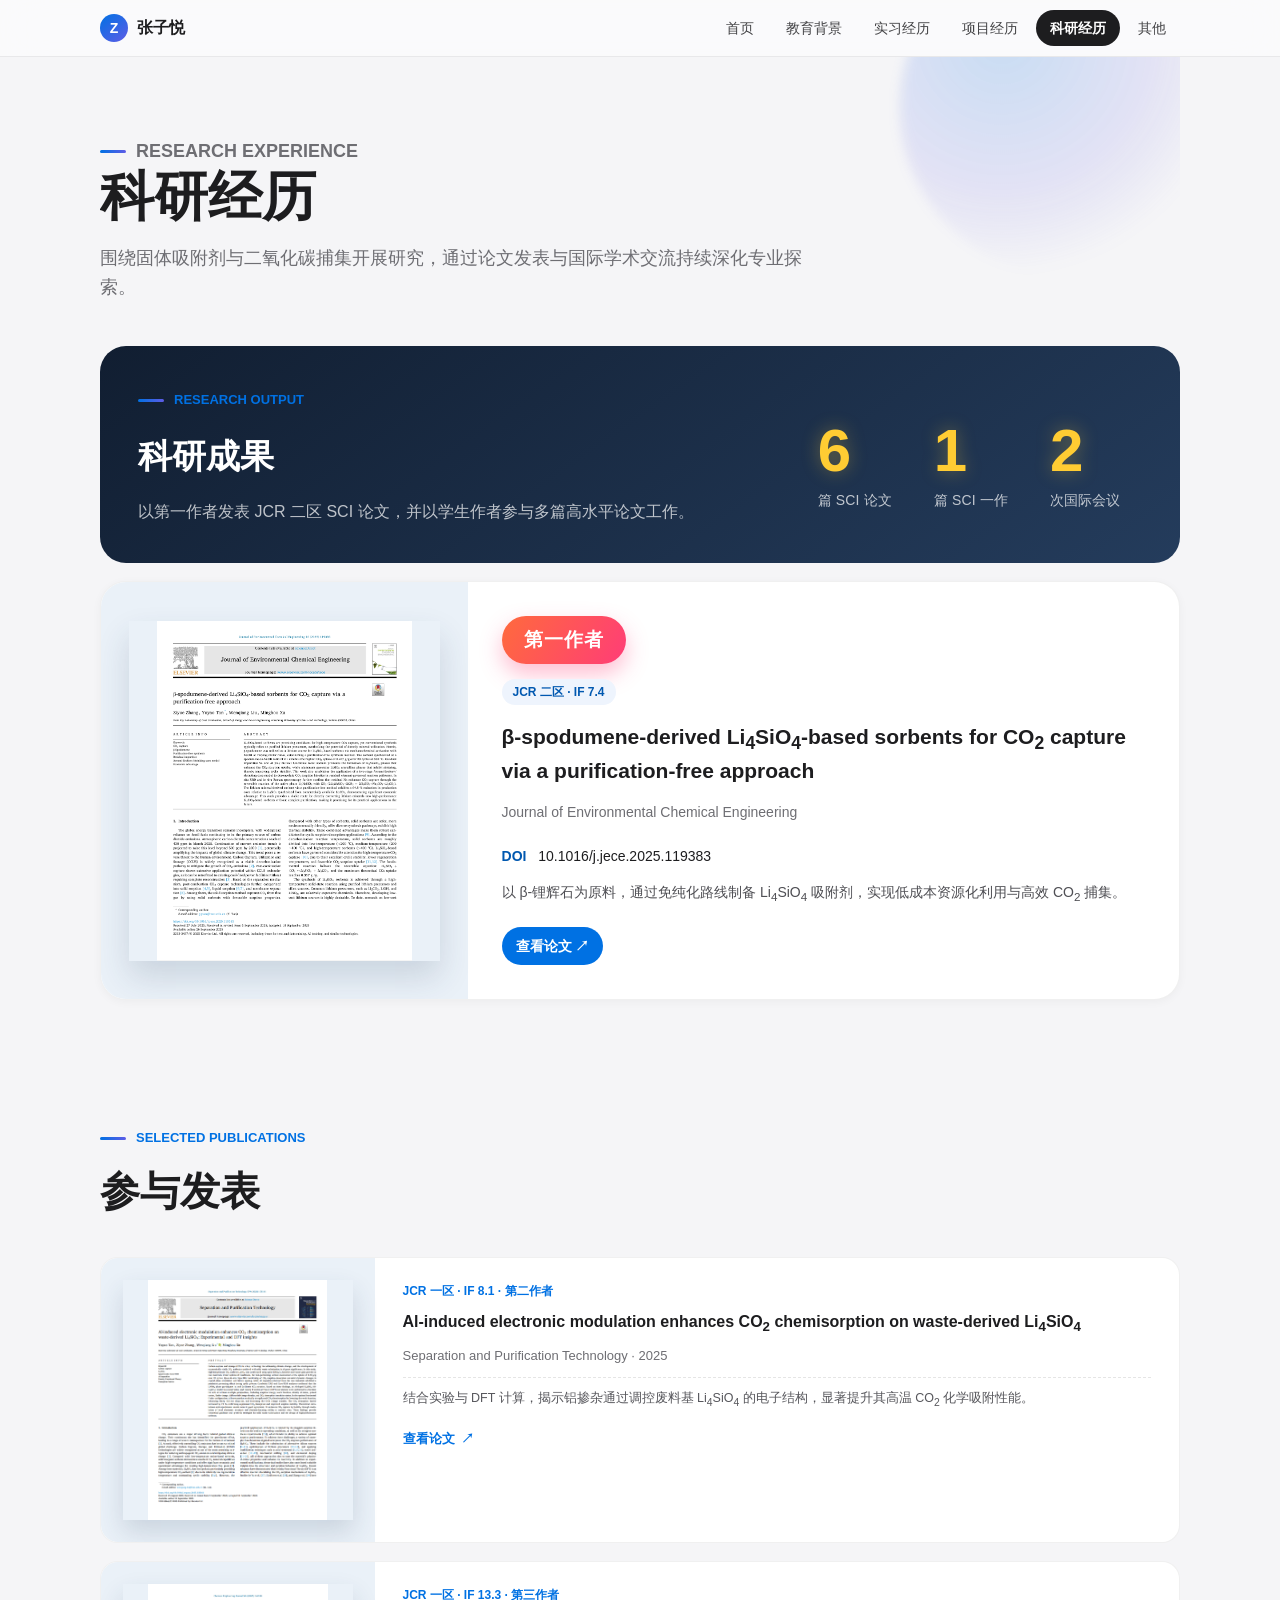
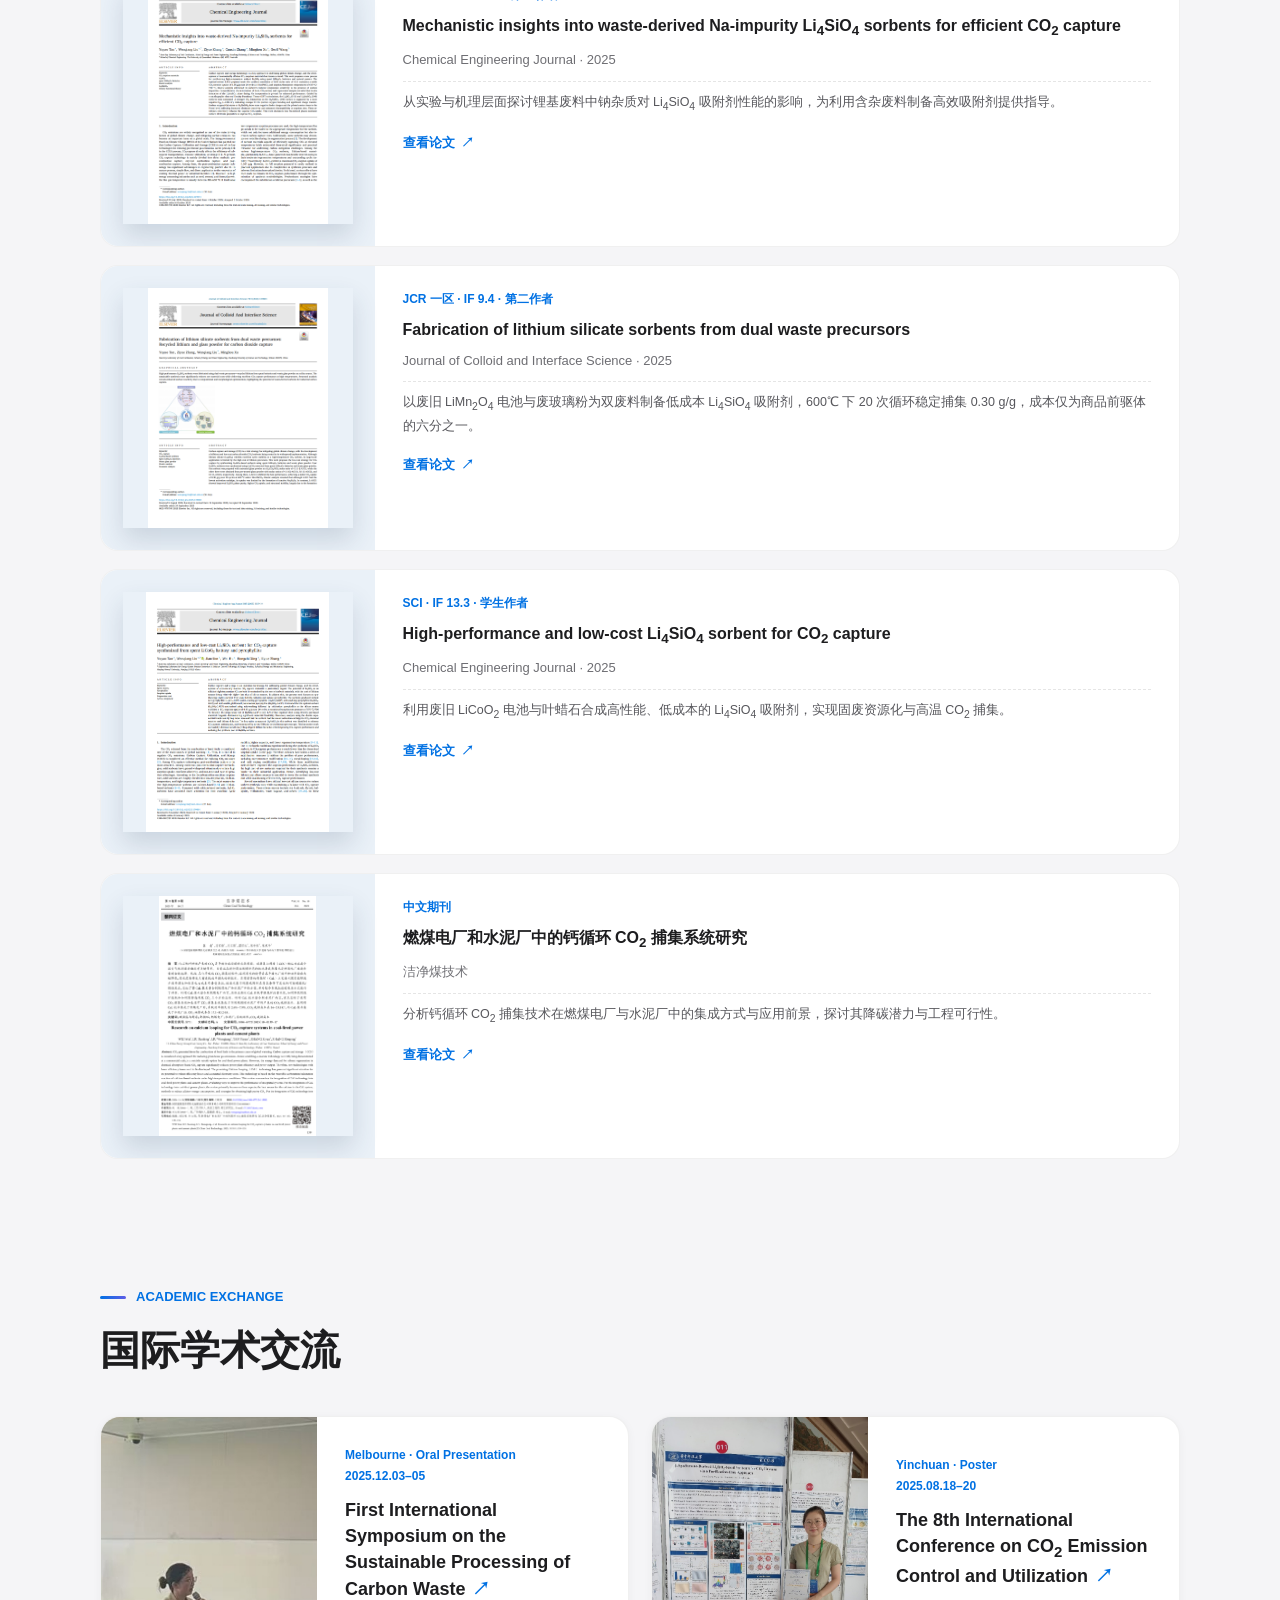
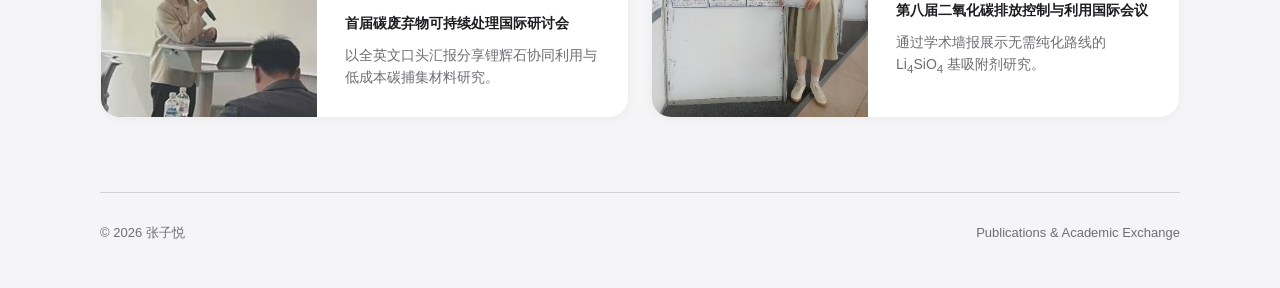
==== awards.html @ 7ed2ef4f "参与发表封面指向论文封面文件夹中的真实封面图" ====
<!DOCTYPE html>
<html lang="zh-CN">
<head>
  <meta charset="UTF-8" />
  <meta name="viewport" content="width=device-width, initial-scale=1.0, viewport-fit=cover" />
  <meta name="description" content="张子悦的科研论文与国际学术交流经历。" />
  <title>张子悦 | 科研经历</title>
  <link rel="stylesheet" href="styles.css" />
</head>
<body>
  <header class="site-header">
    <nav class="navbar" aria-label="主导航">
      <a class="brand" href="index.html" aria-label="张子悦个人主页">
        <span class="brand-mark">Z</span>
        <span>张子悦</span>
      </a>
      <div class="nav-links">
        <a href="index.html">首页</a>
        <a href="education.html">教育背景</a>
        <a href="internship.html">实习经历</a>
        <a href="projects.html">项目经历</a>
        <a class="active" href="awards.html">科研经历</a>
        <a href="other.html">其他</a>
      </div>
    </nav>
  </header>

  <main>
    <section class="page-title">
      <p class="eyebrow">Research Experience</p>
      <h1>科研经历</h1>
      <p>围绕固体吸附剂与二氧化碳捕集开展研究，通过论文发表与国际学术交流持续深化专业探索。</p>
    </section>

    <section class="research-overview">
      <div class="research-intro">
        <div class="research-intro-copy">
          <p class="eyebrow">Research Output</p>
          <h2>科研成果</h2>
          <p>以第一作者发表 JCR 二区 SCI 论文，并以学生作者参与多篇高水平论文工作。</p>
        </div>
        <div class="research-numbers">
          <div><strong>6</strong><span>篇 SCI 论文</span></div>
          <div><strong>1</strong><span>篇 SCI 一作</span></div>
          <div><strong>2</strong><span>次国际会议</span></div>
        </div>
      </div>

      <article class="paper-feature">
        <a href="assets/supplement/paper-first-author.png" target="_blank" rel="noopener">
          <img loading="lazy" decoding="async" src="assets/supplement/paper-first-author.png" alt="第一作者 SCI 论文首页" />
        </a>
        <div>
          <p class="first-author-badge-line"><span class="first-author-badge">第一作者</span></p>
          <span class="level-tag">JCR 二区 · IF 7.4</span>
          <h3>β-spodumene-derived Li<sub>4</sub>SiO<sub>4</sub>-based sorbents for CO<sub>2</sub> capture via a purification-free approach</h3>
          <p>Journal of Environmental Chemical Engineering</p>
          <p class="paper-doi"><strong>DOI</strong> 10.1016/j.jece.2025.119383</p>
          <p class="paper-summary">以 β-锂辉石为原料，通过免纯化路线制备 Li<sub>4</sub>SiO<sub>4</sub> 吸附剂，实现低成本资源化利用与高效 CO<sub>2</sub> 捕集。</p>
          <a class="doi-link" href="https://doi.org/10.1016/j.jece.2025.119383" target="_blank" rel="noopener">查看论文 ↗</a>
        </div>
      </article>
    </section>

    <section class="publication-section">
      <div class="section-heading">
        <p class="eyebrow">Selected Publications</p>
        <h2>参与发表</h2>
      </div>
      <div class="publication-list">
        <article class="pub-row">
          <a class="pub-cover" href="论文封面/Al-induced.png" target="_blank" rel="noopener">
            <img loading="lazy" decoding="async" src="论文封面/Al-induced.png" alt="Al-induced electronic modulation 论文封面" />
          </a>
          <div class="pub-body"><span>JCR 一区 · IF 8.1 · 第二作者</span><h3>Al-induced electronic modulation enhances CO<sub>2</sub> chemisorption on waste-derived Li<sub>4</sub>SiO<sub>4</sub></h3><p>Separation and Purification Technology · 2025</p><p class="paper-brief">结合实验与 DFT 计算，揭示铝掺杂通过调控废料基 Li<sub>4</sub>SiO<sub>4</sub> 的电子结构，显著提升其高温 CO<sub>2</sub> 化学吸附性能。</p><a class="paper-link" href="https://doi.org/10.1016/j.seppur.2025.135161" target="_blank" rel="noopener">查看论文 <b>↗</b></a></div>
        </article>
        <article class="pub-row">
          <a class="pub-cover" href="论文封面/mechanistic.png" target="_blank" rel="noopener">
            <img loading="lazy" decoding="async" src="论文封面/mechanistic.png" alt="Na-impurity Li4SiO4 sorbents 论文封面" />
          </a>
          <div class="pub-body"><span>JCR 一区 · IF 13.3 · 第三作者</span><h3>Mechanistic insights into waste-derived Na-impurity Li<sub>4</sub>SiO<sub>4</sub> sorbents for efficient CO<sub>2</sub> capture</h3><p>Chemical Engineering Journal · 2025</p><p class="paper-brief">从实验与机理层面探讨锂基废料中钠杂质对 Li<sub>4</sub>SiO<sub>4</sub> 吸附剂性能的影响，为利用含杂废料制备高效吸附剂提供指导。</p><a class="paper-link" href="https://doi.org/10.1016/j.cej.2025.169344" target="_blank" rel="noopener">查看论文 <b>↗</b></a></div>
        </article>
        <article class="pub-row">
          <a class="pub-cover" href="论文封面/fabrication%20of%20lithium.png" target="_blank" rel="noopener">
            <img loading="lazy" decoding="async" src="论文封面/fabrication%20of%20lithium.png" alt="Dual waste precursors 论文封面" />
          </a>
          <div class="pub-body"><span>JCR 一区 · IF 9.4 · 第二作者</span><h3>Fabrication of lithium silicate sorbents from dual waste precursors</h3><p>Journal of Colloid and Interface Science · 2025</p><p class="paper-brief">以废旧 LiMn<sub>2</sub>O<sub>4</sub> 电池与废玻璃粉为双废料制备低成本 Li<sub>4</sub>SiO<sub>4</sub> 吸附剂，600℃ 下 20 次循环稳定捕集 0.30 g/g，成本仅为商品前驱体的六分之一。</p><a class="paper-link" href="https://doi.org/10.1016/j.jcis.2025.139083" target="_blank" rel="noopener">查看论文 <b>↗</b></a></div>
        </article>
        <article class="pub-row">
          <a class="pub-cover" href="论文封面/high-performance.png" target="_blank" rel="noopener">
            <img loading="lazy" decoding="async" src="论文封面/high-performance.png" alt="High-performance low-cost Li4SiO4 sorbent 论文封面" />
          </a>
          <div class="pub-body"><span>SCI · IF 13.3 · 学生作者</span><h3>High-performance and low-cost Li<sub>4</sub>SiO<sub>4</sub> sorbent for CO<sub>2</sub> capture</h3><p>Chemical Engineering Journal · 2025</p><p class="paper-brief">利用废旧 LiCoO<sub>2</sub> 电池与叶蜡石合成高性能、低成本的 Li<sub>4</sub>SiO<sub>4</sub> 吸附剂，实现固废资源化与高温 CO<sub>2</sub> 捕集。</p><a class="paper-link" href="https://doi.org/10.1016/j.cej.2025.159414" target="_blank" rel="noopener">查看论文 <b>↗</b></a></div>
        </article>
        <article class="pub-row">
          <a class="pub-cover" href="论文封面/燃煤电厂.png" target="_blank" rel="noopener">
            <img loading="lazy" decoding="async" src="论文封面/燃煤电厂.png" alt="钙循环 CO2 捕集系统研究 论文封面" />
          </a>
          <div class="pub-body"><span>中文期刊</span><h3>燃煤电厂和水泥厂中的钙循环 CO<sub>2</sub> 捕集系统研究</h3><p>洁净煤技术</p><p class="paper-brief">分析钙循环 CO<sub>2</sub> 捕集技术在燃煤电厂与水泥厂中的集成方式与应用前景，探讨其降碳潜力与工程可行性。</p><a class="paper-link" href="https://www.jjmjs.com.cn/article/doi/10.13226/j.issn.1006-6772.24113002" target="_blank" rel="noopener">查看论文 <b>↗</b></a></div>
        </article>
      </div>
    </section>

    <section class="conference-section">
      <div class="section-heading">
        <p class="eyebrow">Academic Exchange</p>
        <h2>国际学术交流</h2>
      </div>
      <div class="conference-grid">
        <article>
          <img loading="lazy" decoding="async" src="assets/supplement/conference-melbourne-talk.png" alt="墨尔本国际学术会议口头汇报" />
          <div><span>Melbourne · Oral Presentation<br />2025.12.03–05</span><h3><a class="conf-link" href="https://vapucw.org/vapucw-symposium/" target="_blank" rel="noopener">First International Symposium on the Sustainable Processing of Carbon Waste <b>↗</b></a></h3><p class="conf-cn">首届碳废弃物可持续处理国际研讨会</p><p>以全英文口头汇报分享锂辉石协同利用与低成本碳捕集材料研究。</p></div>
        </article>
        <article>
          <img loading="lazy" decoding="async" src="assets/supplement/conference-yinchuan-poster.jpeg" alt="银川国际二氧化碳排放控制与利用会议墙报交流" />
          <div><span>Yinchuan · Poster<br />2025.08.18–20</span><h3><a class="conf-link" href="http://iccu.org.cn/index.php/index/index/index.html" target="_blank" rel="noopener">The 8th International Conference on CO<sub>2</sub> Emission Control and Utilization <b>↗</b></a></h3><p class="conf-cn">第八届二氧化碳排放控制与利用国际会议</p><p>通过学术墙报展示无需纯化路线的 Li<sub>4</sub>SiO<sub>4</sub> 基吸附剂研究。</p></div>
        </article>
      </div>
    </section>
  </main>

  <footer class="site-footer">
    <span>© 2026 张子悦</span>
    <span>Publications & Academic Exchange</span>
  </footer>
  <script src="admin.js"></script>
</body>
</html>
---- styles.css ----
:root {
  color-scheme: light;
  --bg: #f5f5f7;
  --card: #ffffff;
  --ink: #1d1d1f;
  --muted: #6e6e73;
  --line: #d2d2d7;
  --accent: #0071e3;
  --accent-deep: #0058b0;
  --indigo: #5e5ce6;
  --teal: #00a5a5;
  --amber: #c77700;
  --tint: #eef4fd;
  --radius-lg: 26px;
  --radius: 20px;
  --shadow: 0 4px 16px rgba(0, 0, 0, 0.05), 0 16px 40px rgba(0, 0, 0, 0.06);
  --shadow-soft: 0 2px 10px rgba(0, 0, 0, 0.04);
}

* {
  box-sizing: border-box;
}

html {
  scroll-behavior: smooth;
}

body {
  margin: 0;
  font-family: -apple-system, BlinkMacSystemFont, "SF Pro Display", "SF Pro Text",
    "PingFang SC", "Microsoft YaHei", "Helvetica Neue", Arial, sans-serif;
  color: var(--ink);
  background: var(--bg);
  line-height: 1.6;
  -webkit-font-smoothing: antialiased;
}

a {
  color: inherit;
  text-decoration: none;
}

h1,
h2,
h3,
h4,
p {
  overflow-wrap: anywhere;
}

/* ---------- 导航 ---------- */

.site-header {
  position: sticky;
  top: 0;
  z-index: 30;
  background: rgba(251, 251, 253, 0.78);
  backdrop-filter: saturate(180%) blur(20px);
  -webkit-backdrop-filter: saturate(180%) blur(20px);
  border-bottom: 1px solid rgba(0, 0, 0, 0.07);
}

.navbar {
  width: min(1080px, calc(100% - 44px));
  min-height: 56px;
  margin: 0 auto;
  display: flex;
  align-items: center;
  justify-content: space-between;
  gap: 24px;
}

.brand {
  display: inline-flex;
  align-items: center;
  gap: 9px;
  font-size: 16px;
  font-weight: 600;
  white-space: nowrap;
}

.brand-mark {
  display: grid;
  place-items: center;
  width: 28px;
  height: 28px;
  border-radius: 50%;
  background: linear-gradient(140deg, var(--accent), var(--indigo));
  color: #fff;
  font-size: 14px;
  font-weight: 700;
}

.nav-links {
  display: flex;
  align-items: center;
  gap: 4px;
  overflow-x: auto;
  scrollbar-width: none;
}

.nav-links::-webkit-scrollbar {
  display: none;
}

.nav-links a {
  padding: 7px 14px;
  border-radius: 980px;
  font-size: 14px;
  color: #424245;
  white-space: nowrap;
  transition: background 0.25s ease, color 0.25s ease;
}

.nav-links a:hover {
  background: rgba(0, 0, 0, 0.05);
  color: var(--ink);
}

.nav-links a.active {
  background: var(--ink);
  color: #fff;
  font-weight: 600;
}

main {
  width: min(1080px, calc(100% - 44px));
  margin: 0 auto;
}

/* ---------- 封面引入页 ---------- */

.landing {
  position: relative;
  width: 100%;
  min-height: calc(100vh - 56px);
  min-height: calc(100svh - 56px);
  display: grid;
  place-items: center;
  overflow: hidden;
  text-align: center;
  padding: 72px 22px 96px;
}

.cover-page {
  overflow-x: hidden;
}

.cover-page .landing {
  min-height: calc(100vh - 56px);
  min-height: calc(100svh - 56px);
}

.landing-bg {
  position: absolute;
  inset: 0;
  background-color: #2b3a4d;
  background-image:
    radial-gradient(circle at 22% 28%, rgba(94, 130, 176, 0.55), transparent 55%),
    radial-gradient(circle at 78% 72%, rgba(46, 74, 104, 0.6), transparent 58%),
    linear-gradient(160deg, #35506e 0%, #24354a 55%, #1b2735 100%);
  background-size: cover;
  background-position: center;
}

.landing-video {
  position: absolute;
  inset: 0;
  width: 100%;
  height: 100%;
  object-fit: cover;
  transform: scale(1.03);
  opacity: 0;
  transition: opacity 0.9s ease;
}

.landing-video.is-ready {
  opacity: 1;
}

.landing-veil {
  position: absolute;
  inset: 0;
  background: linear-gradient(
    180deg,
    rgba(48, 52, 58, 0.62) 0%,
    rgba(38, 42, 48, 0.68) 45%,
    rgba(28, 30, 34, 0.8) 100%
  );
}

.landing-inner {
  position: relative;
  z-index: 1;
  display: flex;
  flex-direction: column;
  align-items: center;
  max-width: 640px;
}

.avatar-ring {
  position: relative;
  display: block;
  width: 168px;
  height: 168px;
  border-radius: 50%;
  padding: 5px;
  background: linear-gradient(150deg, rgba(255, 255, 255, 0.95), rgba(255, 255, 255, 0.45));
  box-shadow: 0 20px 50px rgba(0, 0, 0, 0.4);
  cursor: pointer;
  transition: transform 0.35s cubic-bezier(0.2, 0.8, 0.3, 1), box-shadow 0.35s ease;
}

.avatar-ring:hover {
  transform: translateY(-6px) scale(1.04);
  box-shadow: 0 28px 62px rgba(0, 0, 0, 0.48);
}

.avatar-hint {
  position: absolute;
  inset: 5px;
  display: grid;
  place-items: center;
  border-radius: 50%;
  background: rgba(0, 0, 0, 0.46);
  color: #fff;
  font-size: 15px;
  font-weight: 600;
  letter-spacing: 0.06em;
  opacity: 0;
  transition: opacity 0.3s ease;
}

.avatar-ring:hover .avatar-hint {
  opacity: 1;
}

.avatar-ring img,
.avatar-fallback {
  width: 100%;
  height: 100%;
  border-radius: 50%;
}

.avatar-ring img {
  display: block;
  object-fit: cover;
  object-position: center 14%;
  background: #dfe4ea;
}

.avatar-fallback {
  display: none;
  place-items: center;
  background: linear-gradient(150deg, #dfe6ee, #b9c6d6);
  color: #33465c;
  font-size: 62px;
  font-weight: 700;
}

.landing h1 {
  margin: 30px 0 0;
  font-size: clamp(34px, 6.2vw, 60px);
  font-weight: 700;
  line-height: 1.14;
  color: #fff;
  text-shadow: 0 2px 24px rgba(0, 0, 0, 0.32);
}

.landing-role {
  margin: 16px 0 0;
  font-size: clamp(16px, 2.4vw, 20px);
  color: rgba(255, 255, 255, 0.9);
  font-weight: 500;
  line-height: 1.7;
}

.landing-contacts {
  display: flex;
  flex-wrap: wrap;
  justify-content: center;
  gap: 12px;
  margin-top: 34px;
}

.landing-contacts a {
  display: inline-flex;
  align-items: center;
  gap: 8px;
  padding: 11px 22px;
  border-radius: 980px;
  border: 1px solid rgba(255, 255, 255, 0.34);
  background: rgba(255, 255, 255, 0.14);
  backdrop-filter: blur(14px);
  -webkit-backdrop-filter: blur(14px);
  color: #fff;
  font-size: 15px;
  transition: background 0.25s ease, transform 0.25s ease;
}

.landing-contacts a:hover {
  background: rgba(255, 255, 255, 0.26);
  transform: translateY(-2px);
}

.scroll-hint {
  position: absolute;
  left: 50%;
  bottom: 30px;
  transform: translateX(-50%);
  z-index: 1;
  display: flex;
  flex-direction: column;
  align-items: center;
  gap: 7px;
  color: rgba(255, 255, 255, 0.78);
  font-size: 12px;
  letter-spacing: 0.14em;
}

.scroll-hint::after {
  content: "";
  width: 20px;
  height: 20px;
  border-right: 2px solid currentColor;
  border-bottom: 2px solid currentColor;
  transform: rotate(45deg) translate(-3px, -3px);
  animation: nudge 1.9s ease-in-out infinite;
}

@keyframes nudge {
  0%, 100% { opacity: 0.35; }
  50% { opacity: 1; }
}

/* ---------- 通用区块 ---------- */

.eyebrow {
  margin: 0 0 10px;
  color: var(--accent);
  font-size: 13px;
  font-weight: 700;
  text-transform: uppercase;
}

.page-title {
  padding: 78px 0 44px;
}

.page-title h1 {
  margin: 0 0 18px;
  font-size: clamp(34px, 5.4vw, 54px);
  font-weight: 700;
  line-height: 1.12;
}

.page-title p {
  max-width: 720px;
  margin: 0;
  font-size: 18px;
  color: var(--muted);
}

.page-section {
  padding: 34px 0 70px;
  scroll-margin-top: 76px;
}

.section-heading {
  margin-bottom: 34px;
}

.section-heading h2 {
  margin: 0;
  font-size: clamp(28px, 4vw, 40px);
  font-weight: 700;
}

.section-heading .sub {
  margin: 12px 0 0;
  color: var(--muted);
  font-size: 17px;
}

/* ---------- 数据色块 ---------- */

.stat-grid {
  display: grid;
  grid-template-columns: repeat(4, minmax(0, 1fr));
  gap: 16px;
  margin-bottom: 44px;
}

.stat-grid-3 {
  grid-template-columns: repeat(3, minmax(0, 1fr));
}

.stat-card {
  padding: 24px;
  border-radius: var(--radius);
  color: #fff;
  box-shadow: var(--shadow-soft);
}

.stat-card strong {
  display: block;
  font-size: 30px;
  font-weight: 700;
  line-height: 1.15;
}

.stat-card span {
  display: block;
  margin-top: 6px;
  font-size: 14px;
  opacity: 0.9;
}

.stat-card.c1 { background: linear-gradient(150deg, #0a84ff, #0060d0); }
.stat-card.c2 { background: linear-gradient(150deg, #6f6df0, #4f4ccd); }
.stat-card.c3 { background: linear-gradient(150deg, #00b3ae, #008a86); }
.stat-card.c4 { background: linear-gradient(150deg, #f0a33a, #d07c10); }

/* ---------- 教育时间轴 ---------- */

.timeline {
  position: relative;
  display: grid;
  gap: 26px;
}

.timeline-item {
  display: grid;
  grid-template-columns: 132px 34px minmax(0, 1fr);
  align-items: stretch;
}

.t-date {
  padding-top: 26px;
  padding-right: 18px;
  text-align: right;
}

.t-date strong {
  display: block;
  font-size: 19px;
  font-weight: 700;
}

.t-date span {
  display: block;
  color: var(--muted);
  font-size: 14px;
}

.t-rail {
  position: relative;
  display: flex;
  justify-content: center;
}

.t-rail::before {
  content: "";
  position: absolute;
  top: 0;
  bottom: -26px;
  width: 2px;
  background: linear-gradient(180deg, var(--accent), rgba(94, 92, 230, 0.25));
}

.timeline-item:last-child .t-rail::before {
  bottom: 0;
}

.t-dot {
  position: relative;
  z-index: 1;
  margin-top: 28px;
  width: 16px;
  height: 16px;
  border-radius: 50%;
  background: var(--accent);
  box-shadow: 0 0 0 5px rgba(0, 113, 227, 0.16);
}

.timeline-item.alt .t-dot {
  background: var(--indigo);
  box-shadow: 0 0 0 5px rgba(94, 92, 230, 0.16);
}

.t-card {
  margin-left: 18px;
  padding: 28px 30px;
  border-radius: var(--radius-lg);
  background: var(--card);
  box-shadow: var(--shadow);
  border-top: 4px solid var(--accent);
}

.timeline-item.alt .t-card {
  border-top-color: var(--indigo);
}

.t-card h3 {
  margin: 0 0 6px;
  font-size: 23px;
  font-weight: 700;
}

.t-head {
  display: flex;
  align-items: center;
  gap: 16px;
  margin-bottom: 16px;
}

.lab-tags {
  display: flex;
  flex-wrap: wrap;
  justify-content: flex-end;
  align-self: flex-start;
  gap: 8px;
  margin-left: auto;
}

.lab-tag {
  align-self: flex-start;
  padding: 6px 14px;
  border-radius: 980px;
  background: linear-gradient(135deg, var(--accent), var(--indigo));
  color: #fff;
  font-size: 13px;
  font-weight: 700;
  letter-spacing: 0.02em;
  white-space: nowrap;
  box-shadow: 0 6px 16px rgba(0, 113, 227, 0.25);
  transition: transform 0.25s ease, box-shadow 0.25s ease;
}

.lab-tag:hover {
  transform: translateY(-2px);
  box-shadow: 0 10px 22px rgba(94, 92, 230, 0.4);
}

.lab-tag b {
  display: inline-block;
  margin-left: 2px;
  color: #ffd54a;
  font-weight: 900;
  transition: transform 0.25s ease;
}

.lab-tag:hover b {
  transform: translate(2px, -2px);
}

.timeline-item.alt .lab-tag {
  background: linear-gradient(135deg, var(--indigo), var(--teal));
  box-shadow: 0 6px 16px rgba(94, 92, 230, 0.25);
}

.school-badge {
  display: grid;
  place-items: center;
  flex-shrink: 0;
  width: 62px;
  height: 62px;
  padding: 6px;
  border-radius: 16px;
  background: #fff;
  border: 1px solid rgba(0, 0, 0, 0.07);
  box-shadow: var(--shadow-soft);
}

.school-badge img {
  width: 100%;
  height: 100%;
  object-fit: contain;
}

.school-badge.is-missing {
  display: none;
}

.t-head .meta {
  margin: 0;
}

.t-card .meta {
  margin: 0 0 18px;
  color: var(--muted);
  font-size: 15px;
}

.t-degree {
  display: inline-block;
  margin-left: 10px;
  padding: 3px 11px;
  border-radius: 980px;
  background: var(--tint);
  color: var(--accent-deep);
  font-size: 13px;
  font-weight: 700;
  vertical-align: middle;
}

.timeline-item.alt .t-degree {
  background: #efeefe;
  color: #4b49c9;
}

.chip-row {
  display: flex;
  flex-wrap: wrap;
  gap: 9px;
  margin-top: 18px;
}

.chip {
  padding: 8px 14px;
  border-radius: 12px;
  background: #f5f5f7;
  font-size: 14px;
  font-weight: 600;
  color: #33363a;
}

.chip.blue {
  background: var(--tint);
  color: var(--accent-deep);
}

.chip.indigo {
  background: #efeefe;
  color: #4b49c9;
}

.chip.teal {
  background: #e4f6f5;
  color: #00807f;
}

.chip.amber {
  background: #fdf1de;
  color: var(--amber);
}

.course-line {
  margin: 16px 0 0;
  color: var(--muted);
  font-size: 15px;
}

/* ---------- 实习经历 ---------- */

.exp-block {
  padding-bottom: 74px;
}

.internship-title > p:last-child {
  max-width: none;
  white-space: nowrap;
}

.exp-company {
  display: flex;
  align-items: center;
  gap: 18px;
  padding: 26px 30px;
  margin-bottom: 26px;
  border-radius: var(--radius-lg);
  background: linear-gradient(135deg, #1d2b3a, #2f4a63);
  color: #fff;
  box-shadow: var(--shadow);
}

.exp-logo {
  display: grid;
  place-items: center;
  flex-shrink: 0;
  width: 132px;
  height: 64px;
  padding: 12px 16px;
  border-radius: 16px;
  background: #fff;
  font-size: 18px;
  font-weight: 700;
  color: #16264a;
}

.exp-logo img {
  width: 100%;
  height: 100%;
  object-fit: contain;
}

.exp-logo-text {
  display: none;
}

.exp-company h2 {
  margin: 0;
  font-size: 22px;
  font-weight: 700;
}

.exp-company .company-link {
  display: inline-flex;
  align-items: baseline;
  gap: 6px;
  color: inherit;
  transition: color 0.2s ease;
}

.exp-company .company-link:hover {
  color: #ffd54a;
}

.exp-company .company-link b {
  color: #ffd54a;
  font-weight: 700;
  transition: transform 0.2s ease;
}

.exp-company .company-link:hover b {
  transform: translate(2px, -2px);
}

.exp-company p {
  margin: 4px 0 0;
  font-size: 15px;
  color: rgba(255, 255, 255, 0.76);
}

.exp-card {
  position: relative;
  padding: 32px;
  margin-bottom: 22px;
  border-radius: var(--radius-lg);
  background: var(--card);
  box-shadow: var(--shadow);
}

.exp-index {
  position: absolute;
  top: 26px;
  right: 30px;
  font-size: 46px;
  font-weight: 700;
  line-height: 1;
  color: rgba(0, 0, 0, 0.06);
}

.exp-card h3 {
  margin: 0 0 16px;
  padding-right: 70px;
  font-size: 22px;
  font-weight: 700;
}

.exp-split {
  display: grid;
  grid-template-columns: repeat(2, minmax(0, 1fr));
  gap: 18px;
  margin-top: 22px;
}

.exp-split-3 {
  grid-template-columns: 0.8fr 1.5fr 0.9fr;
  align-items: start;
}

.exp-summary {
  display: grid;
  grid-template-columns: repeat(2, minmax(0, 1fr));
  gap: 18px;
  margin-top: 22px;
}

.exp-summary .exp-col {
  min-height: 148px;
}

.exp-col.scene {
  background: #f2f7f2;
}

.exp-col.scene h4 {
  color: #2f7a4d;
}

.inline-figure {
  margin-top: 18px;
  padding: 14px;
  background: #fff;
}

.inline-figure figcaption {
  margin-top: 10px;
  font-size: 12px;
}

.device-figure {
  margin: 22px 0 0;
  padding: 24px;
  border-radius: var(--radius);
  background: linear-gradient(160deg, #f7f9fc, #eef2f7);
  border: 1px solid rgba(0, 0, 0, 0.05);
  text-align: center;
}

.device-figure img {
  display: block;
  width: 100%;
  max-width: 640px;
  margin: 0 auto;
  border-radius: 12px;
}

.device-figure figcaption {
  margin-top: 16px;
  color: var(--muted);
  font-size: 13px;
}

.device-figure.is-missing {
  display: none;
}

.exp-col {
  padding: 22px;
  border-radius: var(--radius);
  background: #f5f5f7;
}

.exp-col.accent {
  background: var(--tint);
}

.exp-col h4 {
  display: flex;
  align-items: center;
  gap: 9px;
  margin: 0 0 12px;
  font-size: 15px;
  font-weight: 700;
  color: var(--muted);
}

.exp-col.accent h4 {
  color: var(--accent-deep);
}

.work-section {
  margin-top: 18px;
  padding: 26px;
  border-radius: var(--radius);
  background: #f5f5f7;
}

.work-heading {
  display: flex;
  justify-content: space-between;
  align-items: end;
  gap: 20px;
  margin-bottom: 20px;
}

.work-heading span {
  order: 2;
  color: #98989d;
  font-size: 11px;
  font-weight: 700;
  letter-spacing: 0.08em;
  text-transform: uppercase;
}

.work-heading h4 {
  margin: 0;
  font-size: 18px;
}

.work-steps {
  display: grid;
  grid-template-columns: repeat(2, minmax(0, 1fr));
  gap: 12px;
}

.work-steps-2 {
  grid-template-columns: repeat(2, minmax(0, 1fr));
}

.work-steps article {
  position: relative;
  min-height: 164px;
  padding: 48px 18px 18px;
  overflow: hidden;
  border-radius: 15px;
  background: var(--card);
  border: 1px solid rgba(0, 0, 0, 0.05);
}

.work-steps article > span {
  position: absolute;
  top: 10px;
  right: 14px;
  color: rgba(0, 113, 227, 0.14);
  font-size: 30px;
  font-weight: 800;
  line-height: 1;
}

.work-steps p {
  margin: 0;
  font-size: 14px;
}

.work-steps strong,
.exp-summary strong {
  color: var(--ink);
  font-weight: 750;
}

.work-section .inline-figure {
  margin: 18px 0 0;
}

.exp-col h4::before {
  content: "";
  width: 9px;
  height: 9px;
  border-radius: 3px;
  background: currentColor;
}

.exp-col ul {
  margin: 0;
  padding-left: 19px;
}

.exp-col li {
  font-size: 15px;
}

li + li {
  margin-top: 8px;
}

/* ---------- 项目 ---------- */

.project-grid {
  display: grid;
  grid-template-columns: repeat(2, minmax(0, 1fr));
  gap: 22px;
  padding-bottom: 70px;
}

.project-card {
  display: flex;
  flex-direction: column;
  padding: 32px;
  border-radius: var(--radius-lg);
  background: var(--card);
  box-shadow: var(--shadow);
}

.project-head {
  display: flex;
  justify-content: space-between;
  align-items: center;
  gap: 14px;
  margin-bottom: 18px;
  font-size: 14px;
  font-weight: 700;
}

.project-head span {
  color: var(--muted);
}

.project-head strong {
  padding: 5px 13px;
  border-radius: 980px;
  background: var(--tint);
  color: var(--accent-deep);
  white-space: nowrap;
}

.project-card h2 {
  margin: 0 0 14px;
  font-size: 23px;
  font-weight: 700;
}

.project-card > p {
  margin: 0;
  color: var(--muted);
  font-size: 15px;
}

.project-card ul {
  margin: 16px 0 0;
  padding-left: 19px;
  font-size: 15px;
}

.result-bar {
  display: flex;
  flex-wrap: wrap;
  gap: 9px;
  margin-top: auto;
  padding-top: 24px;
}

.result-bar span {
  padding: 9px 14px;
  border-radius: 12px;
  background: #f0f7ff;
  color: var(--accent-deep);
  font-size: 13px;
  font-weight: 700;
}

/* ---------- 奖项与技能 ---------- */

.achievement-summary .stat-card {
  min-height: 170px;
  display: flex;
  flex-direction: column;
  justify-content: flex-end;
  padding: 28px;
}

.achievement-summary .stat-kicker {
  margin: 0 0 auto;
  font-size: 12px;
  font-weight: 700;
  letter-spacing: 0.08em;
  opacity: 0.74;
}

.achievement-summary strong {
  font-size: clamp(28px, 3.4vw, 40px);
}

.achievement-summary strong + span {
  margin-top: 10px;
  font-size: 15px;
}

.award-section {
  padding: 42px 0;
}

.award-heading {
  display: flex;
  justify-content: space-between;
  align-items: end;
  gap: 32px;
}

.award-heading > p {
  max-width: 360px;
  margin: 0 0 4px;
  color: var(--muted);
}

.scholarship-layout {
  display: grid;
  grid-template-columns: minmax(0, 1.35fr) minmax(320px, 0.85fr);
  gap: 22px;
}

.featured-award,
.compact-award,
.competition-card,
.paper-feature,
.conference-grid article,
.story-card {
  overflow: hidden;
  border: 1px solid rgba(0, 0, 0, 0.06);
  background: var(--card);
  box-shadow: var(--shadow-soft);
}

.featured-award {
  display: grid;
  grid-template-columns: minmax(240px, 0.85fr) minmax(260px, 1fr);
  min-height: 420px;
  border-radius: var(--radius-lg);
}

.certificate-frame {
  display: block;
  min-height: 100%;
  background: linear-gradient(145deg, #e8f2ff, #f7f9ff);
}

.certificate-pair {
  position: relative;
  display: grid;
  place-items: center;
  padding: 34px;
}

.certificate-pair img {
  width: 64%;
  max-height: 330px;
  object-fit: contain;
  border-radius: 8px;
  box-shadow: 0 18px 34px rgba(26, 70, 123, 0.18);
  transform: rotate(-4deg) translate(-12%, 2%);
}

.certificate-pair img + img {
  position: absolute;
  transform: rotate(4deg) translate(16%, -2%);
}

.featured-award-copy {
  display: flex;
  flex-direction: column;
  justify-content: center;
  padding: 42px;
}

.award-badge,
.level-tag {
  align-self: flex-start;
  padding: 6px 11px;
  border-radius: 980px;
  background: var(--tint);
  color: var(--accent-deep);
  font-size: 12px;
  font-weight: 700;
}

.award-year {
  margin: 28px 0 6px;
  color: var(--accent);
  font-size: 14px;
  font-weight: 700;
}

.featured-award h3 {
  margin: 0;
  font-size: clamp(25px, 3vw, 36px);
  line-height: 1.22;
}

.featured-award-copy > p:last-child {
  margin: 16px 0 0;
  color: var(--muted);
}

.award-stack {
  display: grid;
  gap: 14px;
}

.compact-award {
  display: grid;
  grid-template-columns: 104px minmax(0, 1fr);
  min-height: 126px;
  border-radius: 18px;
}

.certificate-thumb {
  display: grid;
  place-items: center;
  padding: 12px;
  background: #f0f4f9;
}

.certificate-thumb img {
  width: 100%;
  height: 100px;
  object-fit: contain;
}

.compact-award > div:last-child {
  align-self: center;
  padding: 20px;
}

.compact-award span,
.more-awards span {
  color: var(--accent);
  font-size: 12px;
  font-weight: 700;
}

.compact-award h3 {
  margin: 4px 0 0;
  font-size: 16px;
  line-height: 1.4;
}

.compact-award p {
  margin: 6px 0 0;
  color: var(--muted);
  font-size: 13px;
}

.compact-award .exclusive-note {
  display: inline-block;
  padding: 3px 9px;
  border-radius: 980px;
  color: #9a5700;
  background: #fff1d6;
  font-size: 12px;
  font-weight: 700;
}

.compact-award-text {
  grid-template-columns: 104px minmax(0, 1fr);
}

.compact-award-icon {
  display: grid;
  place-items: center;
  margin: 14px;
  padding: 0 !important;
  border-radius: 14px;
  background: linear-gradient(145deg, var(--indigo), #3f3cba);
  color: #fff;
  font-size: 34px;
  font-weight: 700;
}

.competition-section {
  padding-top: 62px;
}

.competition-grid {
  display: grid;
  grid-template-columns: 1.35fr 1fr 1fr;
  gap: 20px;
}

.competition-card {
  display: flex;
  flex-direction: column;
  border-radius: var(--radius);
}

.competition-card > a {
  display: grid;
  place-items: center;
  min-height: 290px;
  padding: 24px;
  background: linear-gradient(150deg, #f0f5fb, #fafbfc);
}

.competition-card img {
  width: 100%;
  height: 240px;
  object-fit: contain;
  transition: transform 0.25s ease;
}

.competition-card:hover img {
  transform: scale(1.025);
}

.competition-copy {
  flex: 1;
  padding: 24px;
}

.competition-copy h3 {
  margin: 14px 0 0;
  font-size: 19px;
  line-height: 1.45;
  word-break: normal;
  overflow-wrap: break-word;
}

.competition-card.featured .competition-copy h3 {
  font-size: 18px;
  letter-spacing: -0.025em;
}

.competition-copy p {
  margin: 10px 0 0;
  color: var(--muted);
  font-size: 14px;
}

.more-awards {
  display: grid;
  grid-template-columns: repeat(2, minmax(0, 1fr));
  gap: 12px;
  margin-top: 20px;
}

.more-awards article {
  display: grid;
  grid-template-columns: 94px minmax(0, 1fr);
  align-items: center;
  gap: 14px;
  padding: 18px 20px;
  border-radius: 16px;
  background: rgba(255, 255, 255, 0.72);
  border: 1px solid rgba(0, 0, 0, 0.06);
}

.more-awards strong {
  font-size: 14px;
  font-weight: 600;
  word-break: normal;
  overflow-wrap: break-word;
}

.skills-section {
  padding: 72px 0 82px;
}

.skill-grid {
  display: grid;
  grid-template-columns: repeat(3, minmax(0, 1fr));
  gap: 18px;
}

.skill-card {
  position: relative;
  min-height: 310px;
  padding: 30px;
  overflow: hidden;
  border-radius: var(--radius);
  background: var(--card);
  box-shadow: var(--shadow-soft);
  border: 1px solid rgba(0, 0, 0, 0.06);
}

.skill-index {
  position: absolute;
  top: 14px;
  right: 22px;
  color: rgba(110, 110, 115, 0.1);
  font-size: 76px;
  font-weight: 800;
  line-height: 1;
}

.skill-label {
  margin: 0 0 48px;
  color: var(--accent);
  font-size: 11px !important;
  font-weight: 700;
  letter-spacing: 0.1em;
  text-transform: uppercase;
}

.skill-grid h3 {
  margin: 0 0 12px;
  font-size: 25px;
  font-weight: 700;
}

.skill-grid p {
  margin: 0;
  color: var(--muted);
  font-size: 15px;
}

.skill-tags {
  display: flex;
  flex-wrap: wrap;
  gap: 7px;
  margin-top: 28px;
}

.skill-tags strong {
  padding: 6px 10px;
  border-radius: 980px;
  border: 1px solid #94c7ff;
  background: #eaf4ff;
  color: #005ebd;
  font-size: 12px;
  font-weight: 750;
}

/* ---------- 其他经历 ---------- */

.other-title {
  padding-bottom: 54px;
}

.research-overview {
  display: grid;
  grid-template-columns: 1fr;
  gap: 18px;
  padding-bottom: 74px;
}

.research-intro {
  display: grid;
  grid-template-columns: minmax(0, 1fr) minmax(320px, 0.52fr);
  align-items: center;
  gap: 56px;
  padding: 38px;
  border-radius: var(--radius-lg);
  color: #fff;
  background: linear-gradient(145deg, #111e31, #243c5c);
}

.research-intro h2 {
  margin: 8px 0 16px;
  font-size: 34px;
}

.research-intro-copy > p:last-of-type {
  max-width: 680px;
  margin-bottom: 0;
  color: rgba(255, 255, 255, 0.72);
}

.research-numbers {
  display: grid;
  grid-template-columns: repeat(3, minmax(0, 1fr));
  gap: 24px;
  margin: 0;
}

.research-numbers div {
  padding-top: 24px;
}

.research-numbers strong,
.research-numbers span {
  display: block;
}

.research-numbers strong {
  color: #ffcc33;
  font-size: 60px;
  font-weight: 800;
  line-height: 1;
  text-shadow: 0 0 18px rgba(255, 204, 51, 0.35);
}

.research-numbers span {
  margin-top: 8px;
  color: rgba(255, 255, 255, 0.72);
  font-size: 14px;
  letter-spacing: 0.01em;
  white-space: nowrap;
}

.paper-feature {
  display: grid;
  grid-template-columns: minmax(320px, 0.68fr) minmax(0, 1.32fr);
  border-radius: var(--radius-lg);
}

.paper-feature > a {
  display: grid;
  place-items: center;
  padding: 28px;
  background: #eaf1f8;
}

.paper-feature img {
  width: 100%;
  max-height: 340px;
  object-fit: contain;
  box-shadow: 0 16px 30px rgba(35, 62, 92, 0.16);
}

.paper-feature > div {
  align-self: center;
  padding: 34px;
}

.paper-feature h3 {
  margin: 18px 0 12px;
  font-size: 21px;
  line-height: 1.45;
}

.paper-feature p {
  color: var(--muted);
  font-size: 14px;
}

.first-author-badge-line {
  margin: 0 0 14px;
}

.first-author-badge {
  display: inline-block;
  padding: 9px 22px;
  border-radius: 980px;
  background: linear-gradient(120deg, #ff6a3d, #ff3d77);
  color: #fff;
  font-size: 19px;
  font-weight: 800;
  letter-spacing: 0.06em;
  box-shadow: 0 10px 22px rgba(255, 61, 119, 0.34);
}

.paper-feature .paper-doi {
  margin: 22px 0 0;
  color: var(--ink);
  font-size: 14px;
}

.paper-doi strong {
  margin-right: 8px;
  color: var(--accent-deep);
}

.paper-feature .paper-summary {
  max-width: 680px;
  margin: 12px 0 0;
  color: #4f4f54;
  line-height: 1.75;
}

.doi-link {
  display: inline-flex;
  margin-top: 20px;
  padding: 8px 14px;
  border-radius: 980px;
  color: #fff;
  background: var(--accent);
  font-size: 14px;
  font-weight: 700;
}

.publication-section,
.conference-section,
.experience-section,
.culture-section {
  padding: 48px 0 74px;
}

.publication-list {
  display: grid;
  grid-template-columns: 1fr;
  gap: 18px;
}

.publication-list article {
  border-radius: 18px;
  background: var(--card);
  border: 1px solid rgba(0, 0, 0, 0.06);
  overflow: hidden;
}

.pub-row {
  display: grid;
  grid-template-columns: minmax(210px, 0.34fr) minmax(0, 1fr);
}

.pub-cover {
  display: grid;
  place-items: center;
  padding: 22px;
  background: #eaf1f8;
}

.pub-cover img {
  width: 100%;
  max-height: 240px;
  object-fit: contain;
  box-shadow: 0 12px 24px rgba(35, 62, 92, 0.16);
}

.pub-body {
  display: flex;
  flex-direction: column;
  padding: 24px 28px;
}

.publication-list span,
.conference-grid span,
.story-card span {
  color: var(--accent);
  font-size: 12px;
  font-weight: 700;
}

.publication-list h3 {
  margin: 9px 0;
  font-size: 16px;
  line-height: 1.45;
}

.publication-list p {
  margin: 0;
  color: var(--muted);
  font-size: 13px;
}

.publication-list .paper-brief {
  margin-top: 10px;
  padding-top: 10px;
  border-top: 1px dashed rgba(0, 0, 0, 0.1);
  color: #57575c;
  font-size: 12.5px;
  line-height: 1.7;
}

.paper-link {
  display: inline-flex;
  align-items: center;
  gap: 6px;
  align-self: flex-start;
  margin-top: 18px;
  color: var(--accent);
  font-size: 13px;
  font-weight: 700;
}

.paper-link b {
  transition: transform 0.2s ease;
}

.paper-link:hover b {
  transform: translate(2px, -2px);
}

.conference-grid {
  display: grid;
  grid-template-columns: repeat(2, minmax(0, 1fr));
  gap: 22px;
}

.conference-grid article {
  display: grid;
  grid-template-columns: 0.82fr 1.18fr;
  border-radius: var(--radius);
}

.conference-grid img {
  width: 100%;
  height: 100%;
  min-height: 300px;
  object-fit: cover;
}

.conference-grid article:first-child img {
  object-position: left center;
}

.conference-grid article > div {
  align-self: center;
  padding: 28px;
}

.conference-grid h3 {
  margin: 10px 0;
  font-size: 18px;
  line-height: 1.45;
}

.conference-grid span {
  display: inline-block;
  line-height: 1.7;
}

.conference-grid .conf-link {
  display: inline;
  color: inherit;
  transition: color 0.2s ease;
}

.conference-grid .conf-link:hover {
  color: var(--accent);
}

.conference-grid .conf-link b {
  display: inline-block;
  margin-left: 2px;
  color: var(--accent);
  font-weight: 700;
  transition: transform 0.2s ease;
}

.conference-grid .conf-link:hover b {
  transform: translate(2px, -2px);
}

.conference-grid .conf-cn {
  margin: 0 0 10px;
  color: var(--ink);
  font-size: 14px;
  font-weight: 600;
}

.conference-grid p {
  margin: 0;
  color: var(--muted);
  font-size: 14px;
}

.story-grid {
  display: grid;
  grid-template-columns: repeat(2, minmax(0, 1fr));
  gap: 20px;
}

.story-card {
  display: grid;
  grid-template-columns: 0.86fr 1.14fr;
  min-height: 280px;
  border-radius: var(--radius);
}

.story-card img {
  width: 100%;
  height: 100%;
  object-fit: cover;
}

.story-card > div {
  align-self: center;
  padding: 28px;
}

.story-card h3 {
  margin: 8px 0;
  font-size: 19px;
}

.story-card p {
  margin: 0;
  color: var(--muted);
  font-size: 14px;
}

.culture-section {
  display: grid;
  grid-template-columns: 0.7fr 1.3fr;
  gap: 30px;
  align-items: start;
  padding-bottom: 96px;
}

.culture-copy h2 {
  margin: 8px 0 14px;
  font-size: 36px;
}

.culture-copy > p:last-of-type {
  color: var(--muted);
}

.culture-highlight {
  display: flex;
  align-items: center;
  gap: 14px;
  margin-top: 28px;
  padding: 18px 20px;
  border: 1px solid var(--line);
  border-left: 4px solid var(--amber);
  border-radius: 16px;
  background: var(--card);
  box-shadow: var(--shadow-soft);
}

.culture-highlight strong {
  color: var(--amber);
  font-size: 24px;
  white-space: nowrap;
}

.culture-highlight span {
  font-size: 13px;
  font-weight: 600;
}

.culture-gallery {
  display: grid;
  grid-template-columns: repeat(3, 1fr);
  gap: 12px;
  margin-top: 104px;
}

.culture-gallery figure {
  margin: 0;
  overflow: hidden;
  border-radius: 18px;
  background: var(--card);
  box-shadow: var(--shadow-soft);
}

.culture-gallery img {
  width: 100%;
  height: auto;
  aspect-ratio: 16 / 9;
  object-fit: cover;
}

.culture-gallery figcaption {
  padding: 12px 14px;
  color: var(--muted);
  font-size: 12px;
}

/* ---------- 页脚 ---------- */

.site-footer {
  width: min(1080px, calc(100% - 44px));
  margin: 0 auto;
  padding: 30px 0 44px;
  border-top: 1px solid var(--line);
  display: flex;
  justify-content: space-between;
  gap: 18px;
  color: var(--muted);
  font-size: 13px;
}

/* ---------- 管理员编辑模式 ---------- */

.admin-bar {
  position: fixed;
  left: 50%;
  bottom: 20px;
  transform: translateX(-50%);
  z-index: 90;
  display: flex;
  flex-wrap: wrap;
  justify-content: center;
  align-items: center;
  gap: 8px;
  max-width: calc(100% - 24px);
  padding: 10px 14px;
  border-radius: 980px;
  background: rgba(29, 29, 31, 0.9);
  backdrop-filter: blur(18px);
  -webkit-backdrop-filter: blur(18px);
  box-shadow: 0 12px 34px rgba(0, 0, 0, 0.3);
}

.admin-label {
  color: rgba(255, 255, 255, 0.7);
  font-size: 13px;
  font-weight: 600;
  padding-right: 4px;
}

.admin-bar button {
  padding: 8px 15px;
  border: 0;
  border-radius: 980px;
  background: var(--accent);
  color: #fff;
  font-family: inherit;
  font-size: 13px;
  font-weight: 600;
  cursor: pointer;
  transition: opacity 0.2s ease;
}

.admin-bar button:hover {
  opacity: 0.85;
}

.admin-bar button.ghost {
  background: rgba(255, 255, 255, 0.16);
}

.admin-bar button[hidden] {
  display: none;
}

[data-edit].is-editing {
  outline: 2px dashed rgba(0, 113, 227, 0.5);
  outline-offset: 3px;
  border-radius: 4px;
}

[data-edit].is-editing:focus {
  outline-color: var(--accent);
  outline-style: solid;
  background: rgba(0, 113, 227, 0.06);
}

.editing-mode {
  padding-bottom: 70px;
}

/* ---------- 响应式 ---------- */

@media (max-width: 900px) {
  .stat-grid,
  .stat-grid-3 {
    grid-template-columns: repeat(2, minmax(0, 1fr));
  }

  .exp-split,
  .exp-split-3,
  .project-grid,
  .split-section,
  .skill-grid,
  .scholarship-layout,
  .research-overview,
  .culture-section {
    grid-template-columns: 1fr;
  }

  .competition-grid {
    grid-template-columns: repeat(2, minmax(0, 1fr));
  }

  .competition-card.featured {
    grid-column: 1 / -1;
  }

  .work-steps {
    grid-template-columns: repeat(2, minmax(0, 1fr));
  }

  .conference-grid article {
    grid-template-columns: 1fr;
  }

  .pub-row {
    grid-template-columns: 1fr;
  }

  .pub-cover img {
    max-height: 220px;
  }

  .conference-grid img {
    height: 260px;
    min-height: 0;
  }
}

@media (max-width: 720px) {
  .internship-title > p:last-child {
    white-space: normal;
  }

  .navbar {
    flex-direction: column;
    align-items: flex-start;
    gap: 10px;
    padding: 12px 0;
  }

  .nav-links {
    width: 100%;
  }

  .landing {
    min-height: auto;
    padding: 56px 20px 78px;
  }

  .avatar-ring {
    width: 132px;
    height: 132px;
  }

  .landing-bg {
    background-position: center;
  }

  .timeline-item {
    grid-template-columns: 20px minmax(0, 1fr);
  }

  .t-date {
    grid-column: 1 / -1;
    padding: 0 0 12px 34px;
    text-align: left;
  }

  .t-date strong {
    display: inline;
    font-size: 17px;
  }

  .t-date span {
    display: inline;
    margin-left: 8px;
  }

  .t-rail::before {
    top: -30px;
  }

  .t-dot {
    margin-top: 4px;
  }

  .t-card {
    margin-left: 14px;
    padding: 24px 22px;
  }

  .school-badge {
    width: 50px;
    height: 50px;
    border-radius: 13px;
  }

  .t-head {
    gap: 12px;
  }

  .device-figure {
    padding: 16px;
  }

  .exp-card,
  .project-card,
  .panel-block {
    padding: 24px 22px;
  }

  .exp-company {
    padding: 22px;
  }

  .exp-index {
    top: 20px;
    right: 22px;
    font-size: 34px;
  }

  .exp-card h3 {
    padding-right: 50px;
    font-size: 20px;
  }

  .site-footer {
    flex-direction: column;
  }

  .award-heading {
    display: block;
  }

  .award-heading > p {
    margin-top: 12px;
  }

  .featured-award,
  .paper-feature {
    grid-template-columns: 1fr;
  }

  .research-intro {
    grid-template-columns: 1fr;
    gap: 30px;
  }

  .certificate-pair {
    min-height: 360px;
  }

  .conference-grid,
  .story-grid {
    grid-template-columns: 1fr;
  }

  .exp-summary,
  .work-steps,
  .work-steps-2 {
    grid-template-columns: 1fr;
  }

  .work-section {
    padding: 20px;
  }

  .work-heading {
    display: block;
  }

  .work-heading span {
    display: block;
    margin-top: 4px;
  }
}

@media (min-width: 721px) {
  .competition-card.featured .competition-copy h3 {
    white-space: nowrap;
  }
}

@media (max-width: 480px) {
  .navbar,
  main,
  .site-footer {
    width: min(100% - 28px, 1080px);
  }

  .stat-grid,
  .stat-grid-3 {
    grid-template-columns: 1fr;
  }

  .stat-card {
    padding: 18px 20px;
  }

  .stat-card strong {
    font-size: 24px;
  }

  .competition-grid,
  .more-awards,
  .publication-list,
  .culture-gallery {
    grid-template-columns: 1fr;
  }

  .culture-gallery {
    margin-top: 0;
  }

  .more-awards article {
    grid-template-columns: 1fr;
    gap: 5px;
  }

  .featured-award-copy,
  .research-intro {
    padding: 28px 24px;
  }

  .research-numbers {
    gap: 10px;
  }

  .research-numbers div {
    padding-top: 16px;
  }

  .research-numbers strong {
    font-size: 46px;
  }

  .research-numbers span {
    font-size: 12px;
    white-space: normal;
  }

  .certificate-pair {
    min-height: 300px;
    padding: 24px;
  }

  .compact-award {
    grid-template-columns: 90px minmax(0, 1fr);
  }

  .story-card {
    grid-template-columns: 1fr;
  }

  .story-card img {
    height: 230px;
  }

  .culture-gallery img {
    height: auto;
  }

  .landing h1 {
    font-size: 30px;
  }

  .landing-contacts {
    flex-direction: column;
    width: 100%;
  }

  .landing-contacts a {
    justify-content: center;
    width: 100%;
  }

  .exp-company {
    flex-direction: column;
    align-items: flex-start;
    gap: 14px;
  }

  .exp-company h2 {
    font-size: 19px;
  }

  .page-title {
    padding: 44px 0 30px;
  }

  .page-section {
    padding: 24px 0 48px;
  }

  .admin-bar {
    bottom: 12px;
    padding: 8px 10px;
    gap: 6px;
  }

  .admin-bar button {
    padding: 7px 12px;
    font-size: 12px;
  }
}

@media (hover: none) {
  .avatar-hint {
    opacity: 1;
    background: rgba(0, 0, 0, 0.28);
    font-size: 13px;
  }
}

@media (prefers-reduced-motion: reduce) {
  html {
    scroll-behavior: auto;
  }

  .scroll-hint::after {
    animation: none;
  }

  .landing-video {
    transition: none;
  }
}

/* ---------- 页面细节丰富 ---------- */

/* 小标题前的渐变强调线 */
.eyebrow {
  display: inline-flex;
  align-items: center;
  gap: 10px;
}

.eyebrow::before {
  content: "";
  width: 26px;
  height: 3px;
  border-radius: 3px;
  background: linear-gradient(90deg, var(--accent), var(--indigo));
}

/* 卡片统一悬停浮起 */
.t-card,
.skill-card,
.split-card,
.publication-list article,
.story-card,
.conference-grid article,
.competition-card,
.compact-award,
.paper-feature,
.featured-award {
  transition: transform 0.32s cubic-bezier(0.2, 0.8, 0.3, 1),
    box-shadow 0.32s ease;
}

.t-card:hover,
.skill-card:hover,
.split-card:hover,
.publication-list article:hover,
.story-card:hover,
.conference-grid article:hover,
.competition-card:hover,
.compact-award:hover,
.paper-feature:hover,
.featured-award:hover {
  transform: translateY(-6px);
  box-shadow: var(--shadow);
}

/* 发表列表左侧强调条 */
.publication-list article {
  position: relative;
}

.publication-list article::before {
  content: "";
  position: absolute;
  left: 0;
  top: 0;
  bottom: 0;
  width: 3px;
  border-radius: 3px 0 0 3px;
  background: linear-gradient(180deg, var(--accent), var(--indigo));
  opacity: 0;
  transition: opacity 0.3s ease;
}

.publication-list article:hover::before {
  opacity: 1;
}

/* chip 悬停微交互 */
.chip {
  transition: transform 0.2s ease, box-shadow 0.2s ease;
}

.chip:hover {
  transform: translateY(-2px);
  box-shadow: var(--shadow-soft);
}

/* 滚动渐入（现代浏览器渐进增强，旧浏览器正常显示） */
@supports (animation-timeline: view()) {
  @media (prefers-reduced-motion: no-preference) {
    .timeline-item,
    .skill-card,
    .split-card,
    .publication-list article,
    .story-card,
    .conference-grid article,
    .competition-card,
    .featured-award,
    .paper-feature,
    .culture-section,
    .research-intro {
      animation: reveal-in linear both;
      animation-timeline: view();
      animation-range: entry 0% cover 22%;
    }
  }
}

@keyframes reveal-in {
  from {
    opacity: 0;
    transform: translateY(28px);
  }
  to {
    opacity: 1;
    transform: translateY(0);
  }
}

@media (prefers-reduced-motion: reduce) {
  .t-card,
  .skill-card,
  .split-card,
  .publication-list article,
  .story-card,
  .conference-grid article,
  .competition-card,
  .compact-award,
  .paper-feature,
  .featured-award,
  .chip {
    transition: none;
  }
}

/* ---------- 动态设计 ---------- */

/* 页头标题：漂浮渐变光晕 + 载入淡入 */
.page-title {
  position: relative;
  overflow: hidden;
}

.page-title::before {
  content: "";
  position: absolute;
  top: -120px;
  right: -60px;
  width: 340px;
  height: 340px;
  border-radius: 50%;
  background: radial-gradient(
    circle at 30% 30%,
    rgba(0, 113, 227, 0.18),
    rgba(94, 92, 230, 0.12) 45%,
    transparent 70%
  );
  filter: blur(6px);
  pointer-events: none;
  z-index: -1;
  animation: float-glow 9s ease-in-out infinite;
}

.page-title h1,
.page-title > p {
  animation: title-in 0.7s cubic-bezier(0.2, 0.8, 0.3, 1) both;
}

.page-title > p {
  animation-delay: 0.1s;
}

@keyframes float-glow {
  0%,
  100% {
    transform: translate(0, 0) scale(1);
    opacity: 0.9;
  }
  50% {
    transform: translate(-26px, 22px) scale(1.12);
    opacity: 1;
  }
}

@keyframes title-in {
  from {
    opacity: 0;
    transform: translateY(20px);
  }
  to {
    opacity: 1;
    transform: translateY(0);
  }
}

/* 图片悬停缓慢放大 */
.culture-gallery figure img,
.story-card img,
.conference-grid img {
  transition: transform 0.6s cubic-bezier(0.2, 0.8, 0.3, 1);
}

.culture-gallery figure:hover img,
.story-card:hover img,
.conference-grid article:hover img {
  transform: scale(1.06);
}

/* 导航项悬停轻微上浮 */
.nav-links a {
  transition: background 0.25s ease, color 0.25s ease, transform 0.25s ease;
}

.nav-links a:hover {
  transform: translateY(-1px);
}

/* 品牌标记悬停旋转发光 */
.brand-mark {
  transition: transform 0.5s cubic-bezier(0.2, 0.8, 0.3, 1),
    box-shadow 0.35s ease;
}

.brand:hover .brand-mark {
  transform: rotate(360deg) scale(1.08);
  box-shadow: 0 6px 18px rgba(94, 92, 230, 0.4);
}

/* 数据色块与奖项标记悬停浮起 */
.stat-card {
  transition: transform 0.3s ease, box-shadow 0.3s ease;
}

.stat-card:hover {
  transform: translateY(-4px);
  box-shadow: 0 14px 30px rgba(0, 0, 0, 0.14);
}

/* 课题组/实验室标签轻微呼吸 */
.lab-tag {
  animation: tag-pulse 3.2s ease-in-out infinite;
}

.lab-tag:hover {
  animation-play-state: paused;
}

@keyframes tag-pulse {
  0%,
  100% {
    box-shadow: 0 6px 16px rgba(0, 113, 227, 0.25);
  }
  50% {
    box-shadow: 0 8px 22px rgba(94, 92, 230, 0.4);
  }
}

@media (prefers-reduced-motion: reduce) {
  .page-title::before,
  .page-title h1,
  .page-title > p,
  .lab-tag {
    animation: none;
  }

  .culture-gallery figure img,
  .story-card img,
  .conference-grid img,
  .nav-links a,
  .brand-mark,
  .stat-card {
    transition: none;
  }
}
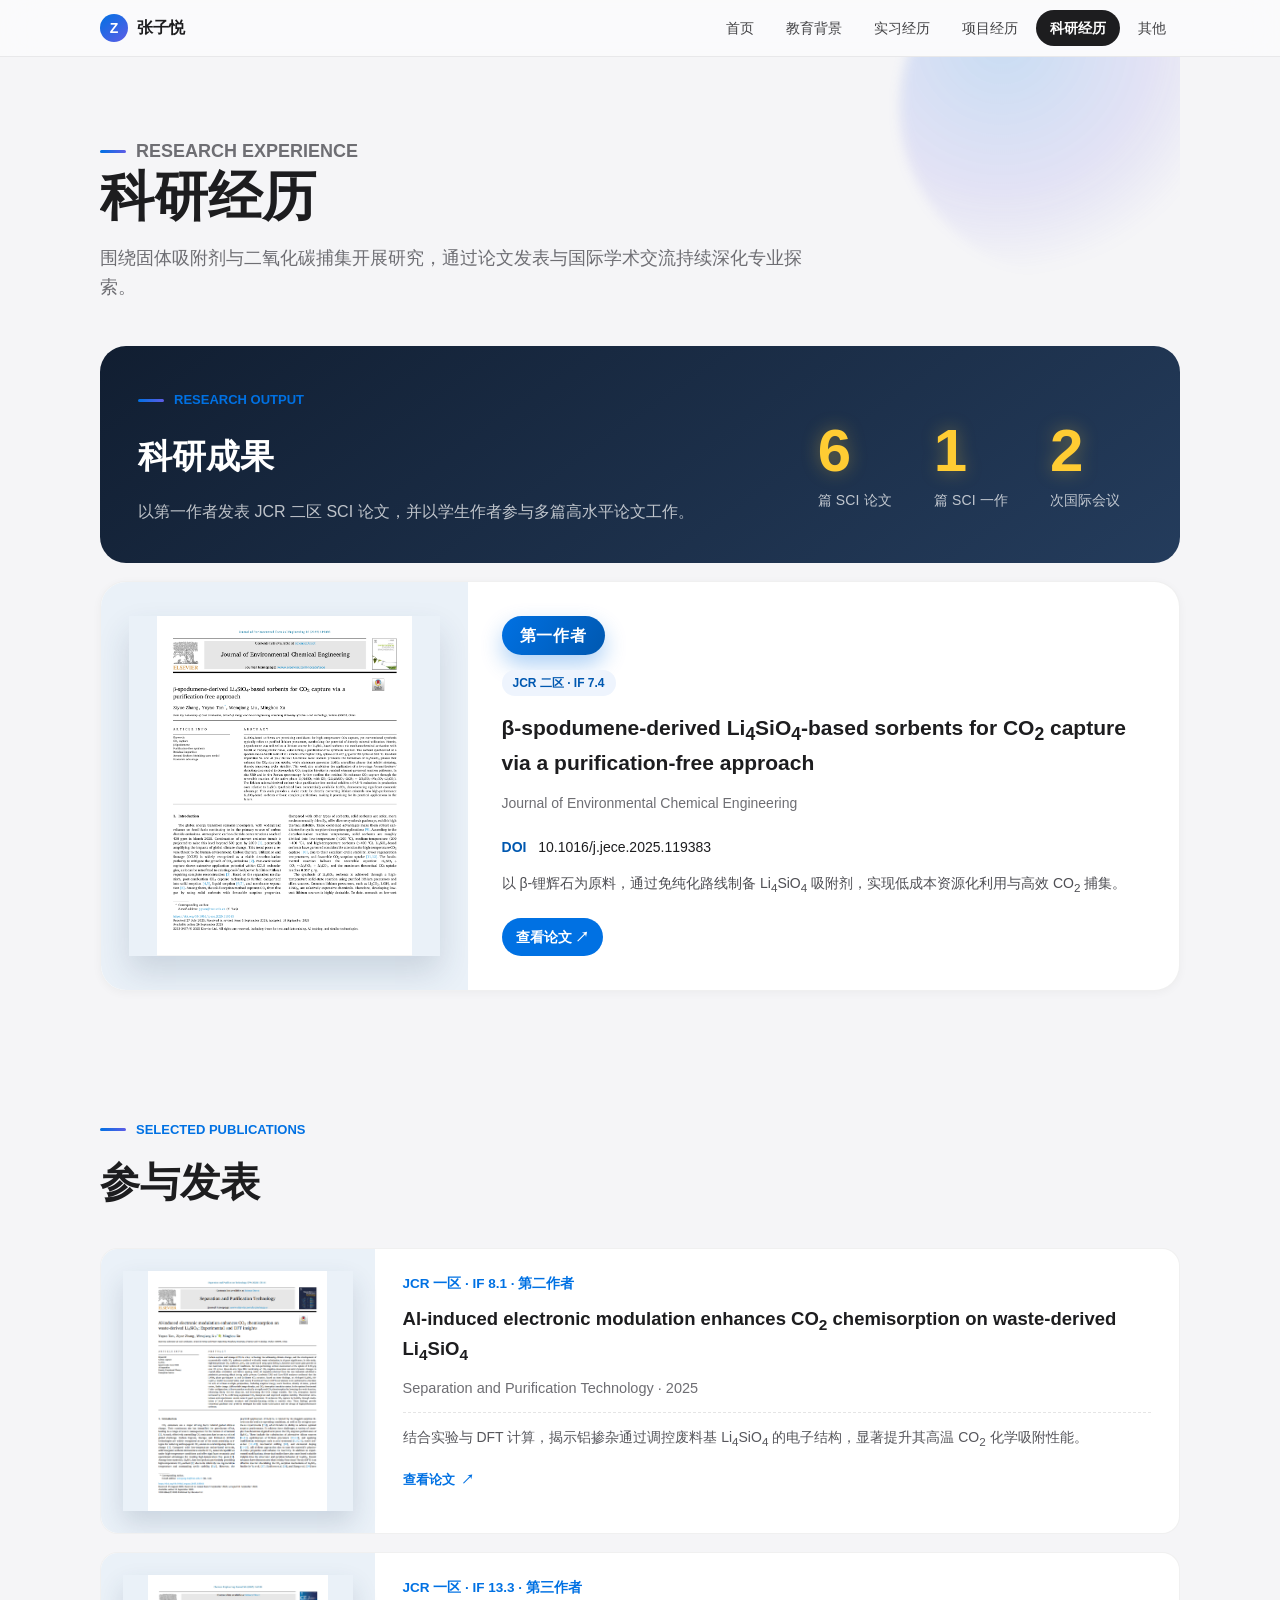
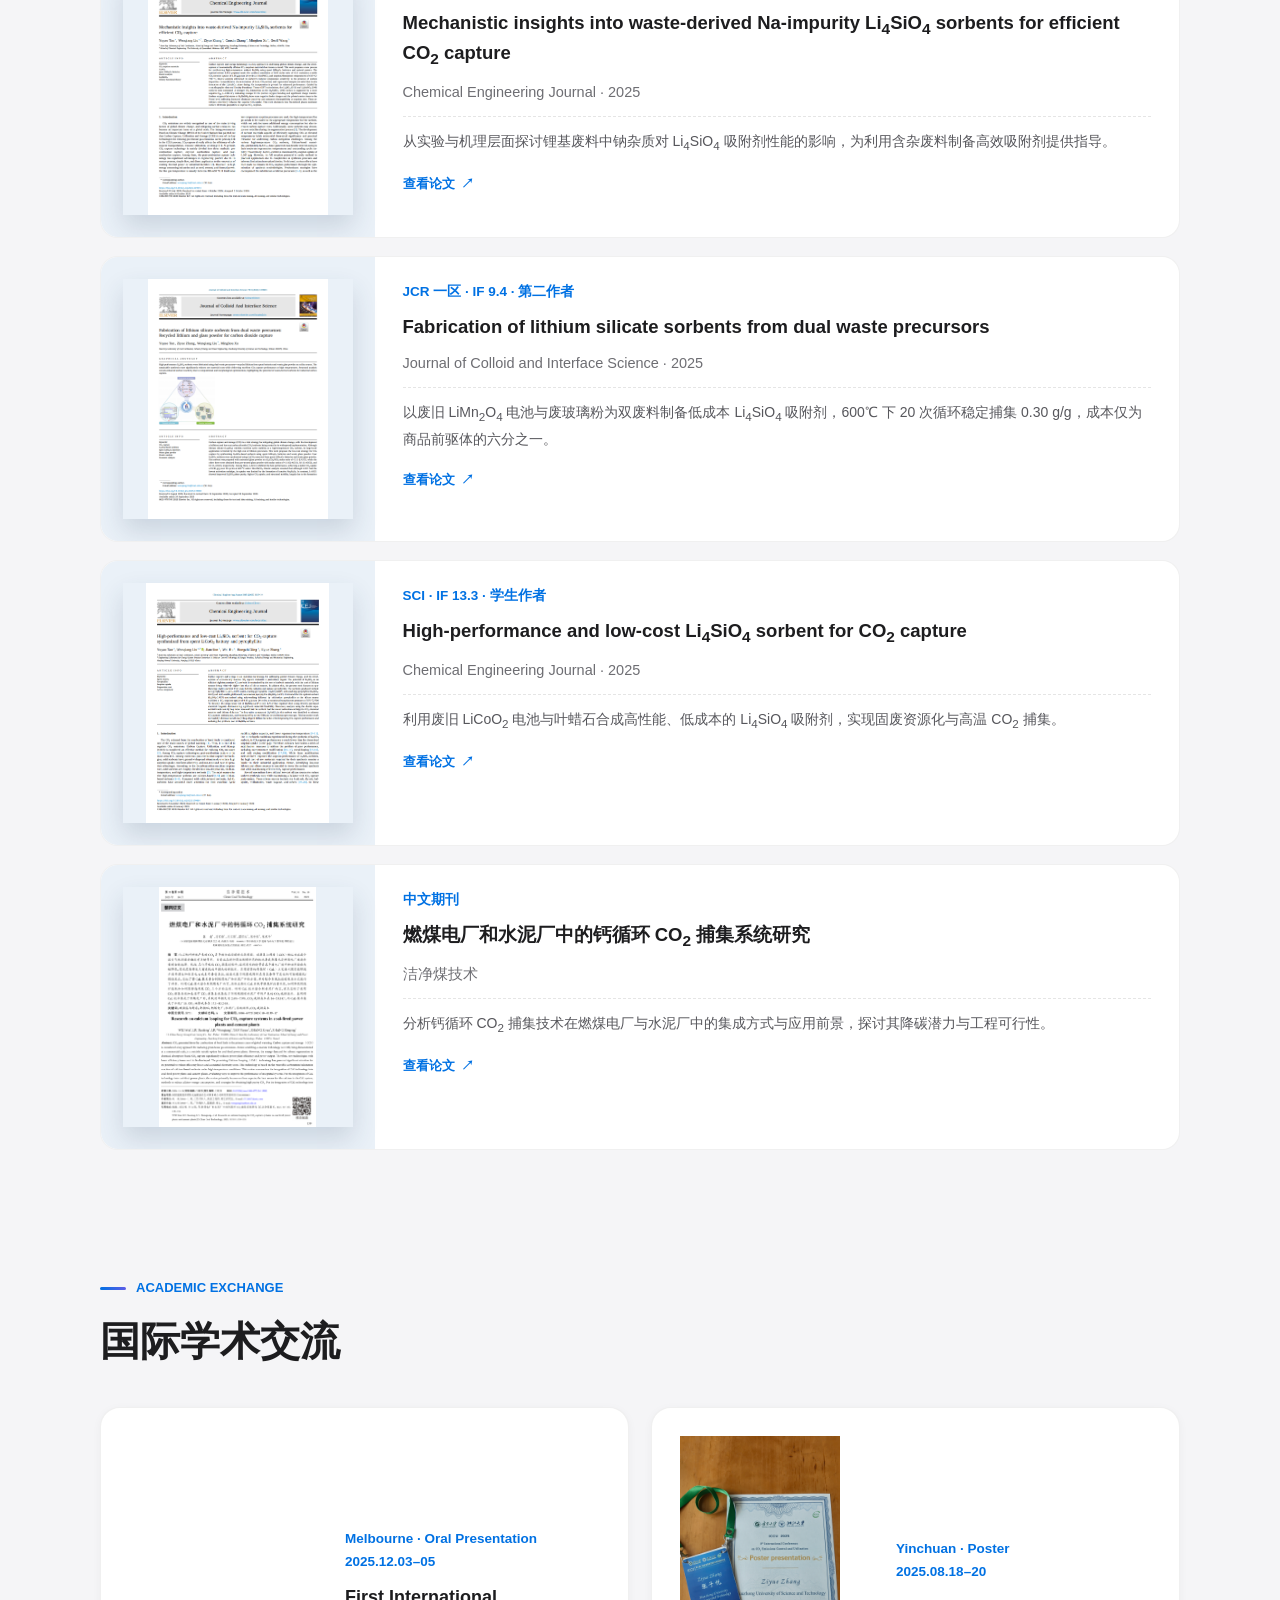
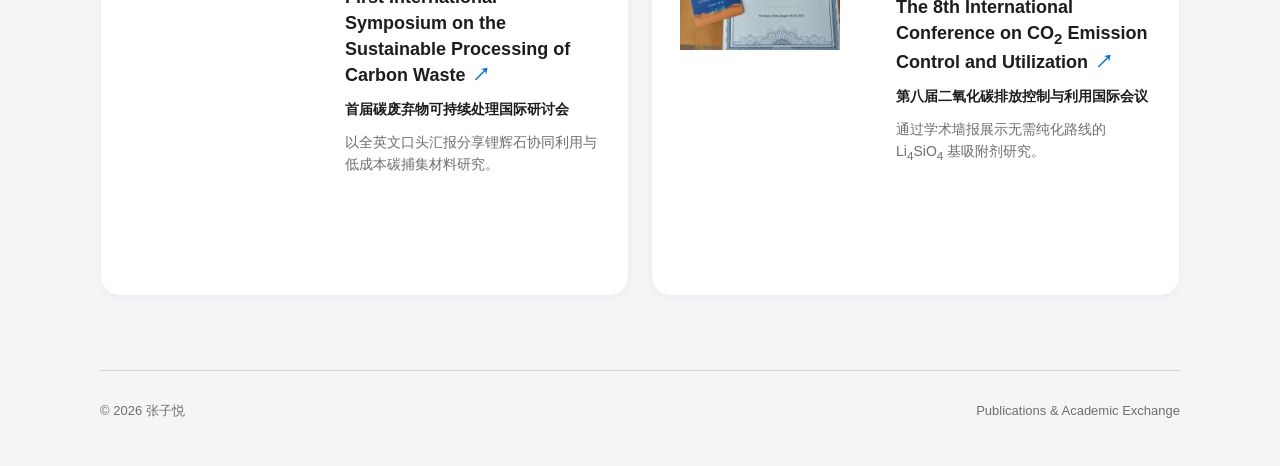
==== commit b9d6f8e0: "第一作者标签改蓝缩小、参与发表字体放大、国际会议加入现场图片" ====
--- a/awards.html
+++ b/awards.html
@@ -108,11 +108,17 @@
       </div>
       <div class="conference-grid">
         <article>
-          <img loading="lazy" decoding="async" src="assets/supplement/conference-melbourne-talk.png" alt="墨尔本国际学术会议口头汇报" />
+          <div class="conf-images">
+            <img loading="lazy" decoding="async" src="会议图片/墨尔本1.jpg" alt="墨尔本国际学术会议现场" />
+            <img loading="lazy" decoding="async" src="会议图片/墨尔本2.jpg" alt="墨尔本国际学术会议口头汇报" />
+          </div>
           <div><span>Melbourne · Oral Presentation<br />2025.12.03–05</span><h3><a class="conf-link" href="https://vapucw.org/vapucw-symposium/" target="_blank" rel="noopener">First International Symposium on the Sustainable Processing of Carbon Waste <b>↗</b></a></h3><p class="conf-cn">首届碳废弃物可持续处理国际研讨会</p><p>以全英文口头汇报分享锂辉石协同利用与低成本碳捕集材料研究。</p></div>
         </article>
         <article>
-          <img loading="lazy" decoding="async" src="assets/supplement/conference-yinchuan-poster.jpeg" alt="银川国际二氧化碳排放控制与利用会议墙报交流" />
+          <div class="conf-images">
+            <img loading="lazy" decoding="async" src="会议图片/宁夏1.jpg" alt="银川国际二氧化碳排放控制与利用会议现场" />
+            <img loading="lazy" decoding="async" src="会议图片/宁夏2.jpg" alt="银川国际会议学术墙报交流" />
+          </div>
           <div><span>Yinchuan · Poster<br />2025.08.18–20</span><h3><a class="conf-link" href="http://iccu.org.cn/index.php/index/index/index.html" target="_blank" rel="noopener">The 8th International Conference on CO<sub>2</sub> Emission Control and Utilization <b>↗</b></a></h3><p class="conf-cn">第八届二氧化碳排放控制与利用国际会议</p><p>通过学术墙报展示无需纯化路线的 Li<sub>4</sub>SiO<sub>4</sub> 基吸附剂研究。</p></div>
         </article>
       </div>
--- a/styles.css
+++ b/styles.css
@@ -1490,14 +1490,14 @@
 
 .first-author-badge {
   display: inline-block;
-  padding: 9px 22px;
+  padding: 7px 18px;
   border-radius: 980px;
-  background: linear-gradient(120deg, #ff6a3d, #ff3d77);
+  background: linear-gradient(120deg, #0071e3, #0058b0);
   color: #fff;
-  font-size: 19px;
+  font-size: 16px;
   font-weight: 800;
   letter-spacing: 0.06em;
-  box-shadow: 0 10px 22px rgba(255, 61, 119, 0.34);
+  box-shadow: 0 10px 22px rgba(0, 113, 227, 0.32);
 }
 
 .paper-feature .paper-doi {
@@ -1578,29 +1578,29 @@
 .conference-grid span,
 .story-card span {
   color: var(--accent);
-  font-size: 12px;
+  font-size: 13.5px;
   font-weight: 700;
 }
 
 .publication-list h3 {
-  margin: 9px 0;
-  font-size: 16px;
+  margin: 11px 0;
+  font-size: 18.5px;
   line-height: 1.45;
 }
 
 .publication-list p {
   margin: 0;
   color: var(--muted);
-  font-size: 13px;
+  font-size: 14.5px;
 }
 
 .publication-list .paper-brief {
-  margin-top: 10px;
-  padding-top: 10px;
+  margin-top: 12px;
+  padding-top: 12px;
   border-top: 1px dashed rgba(0, 0, 0, 0.1);
   color: #57575c;
-  font-size: 12.5px;
-  line-height: 1.7;
+  font-size: 14px;
+  line-height: 1.75;
 }
 
 .paper-link {
@@ -1639,6 +1639,17 @@
   height: 100%;
   min-height: 300px;
   object-fit: cover;
+}
+
+.conf-images {
+  display: grid;
+  grid-template-rows: 1fr 1fr;
+  gap: 4px;
+}
+
+.conf-images img {
+  min-height: 0;
+  height: 100%;
 }
 
 .conference-grid article:first-child img {
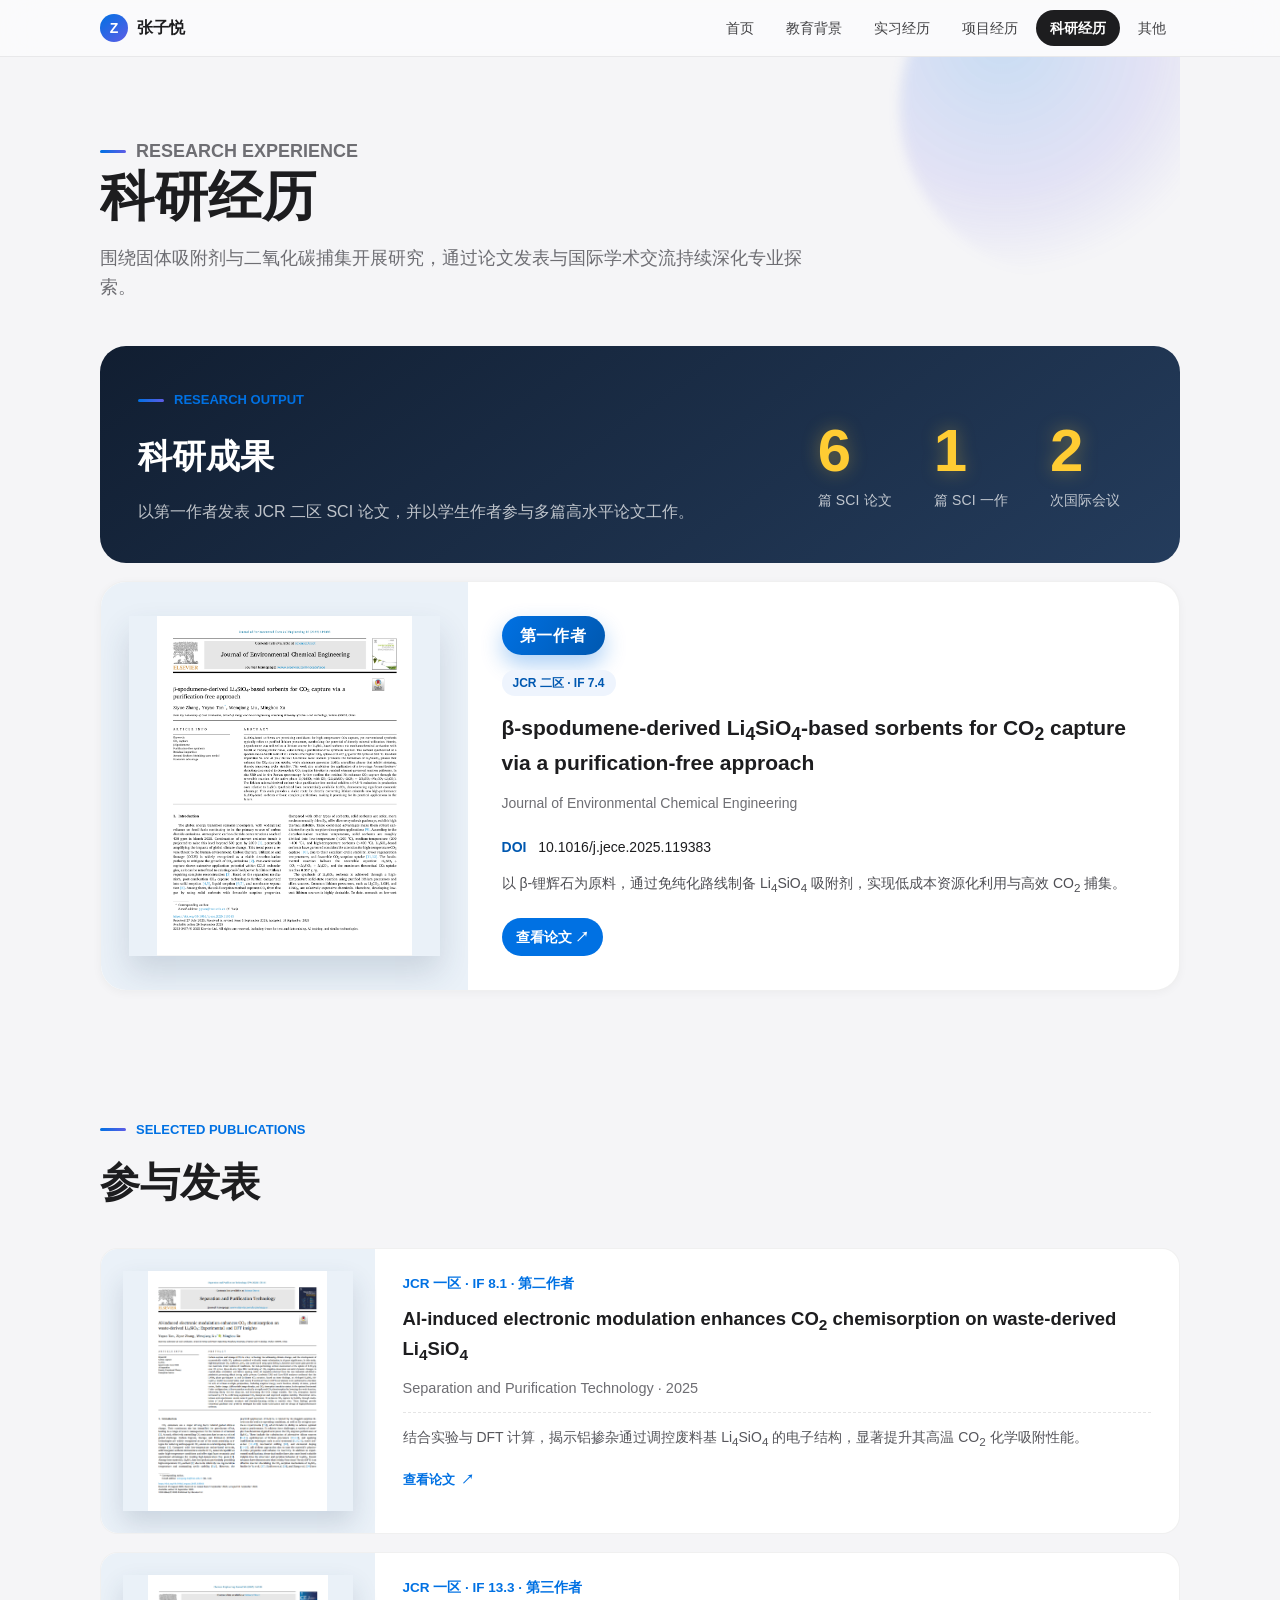
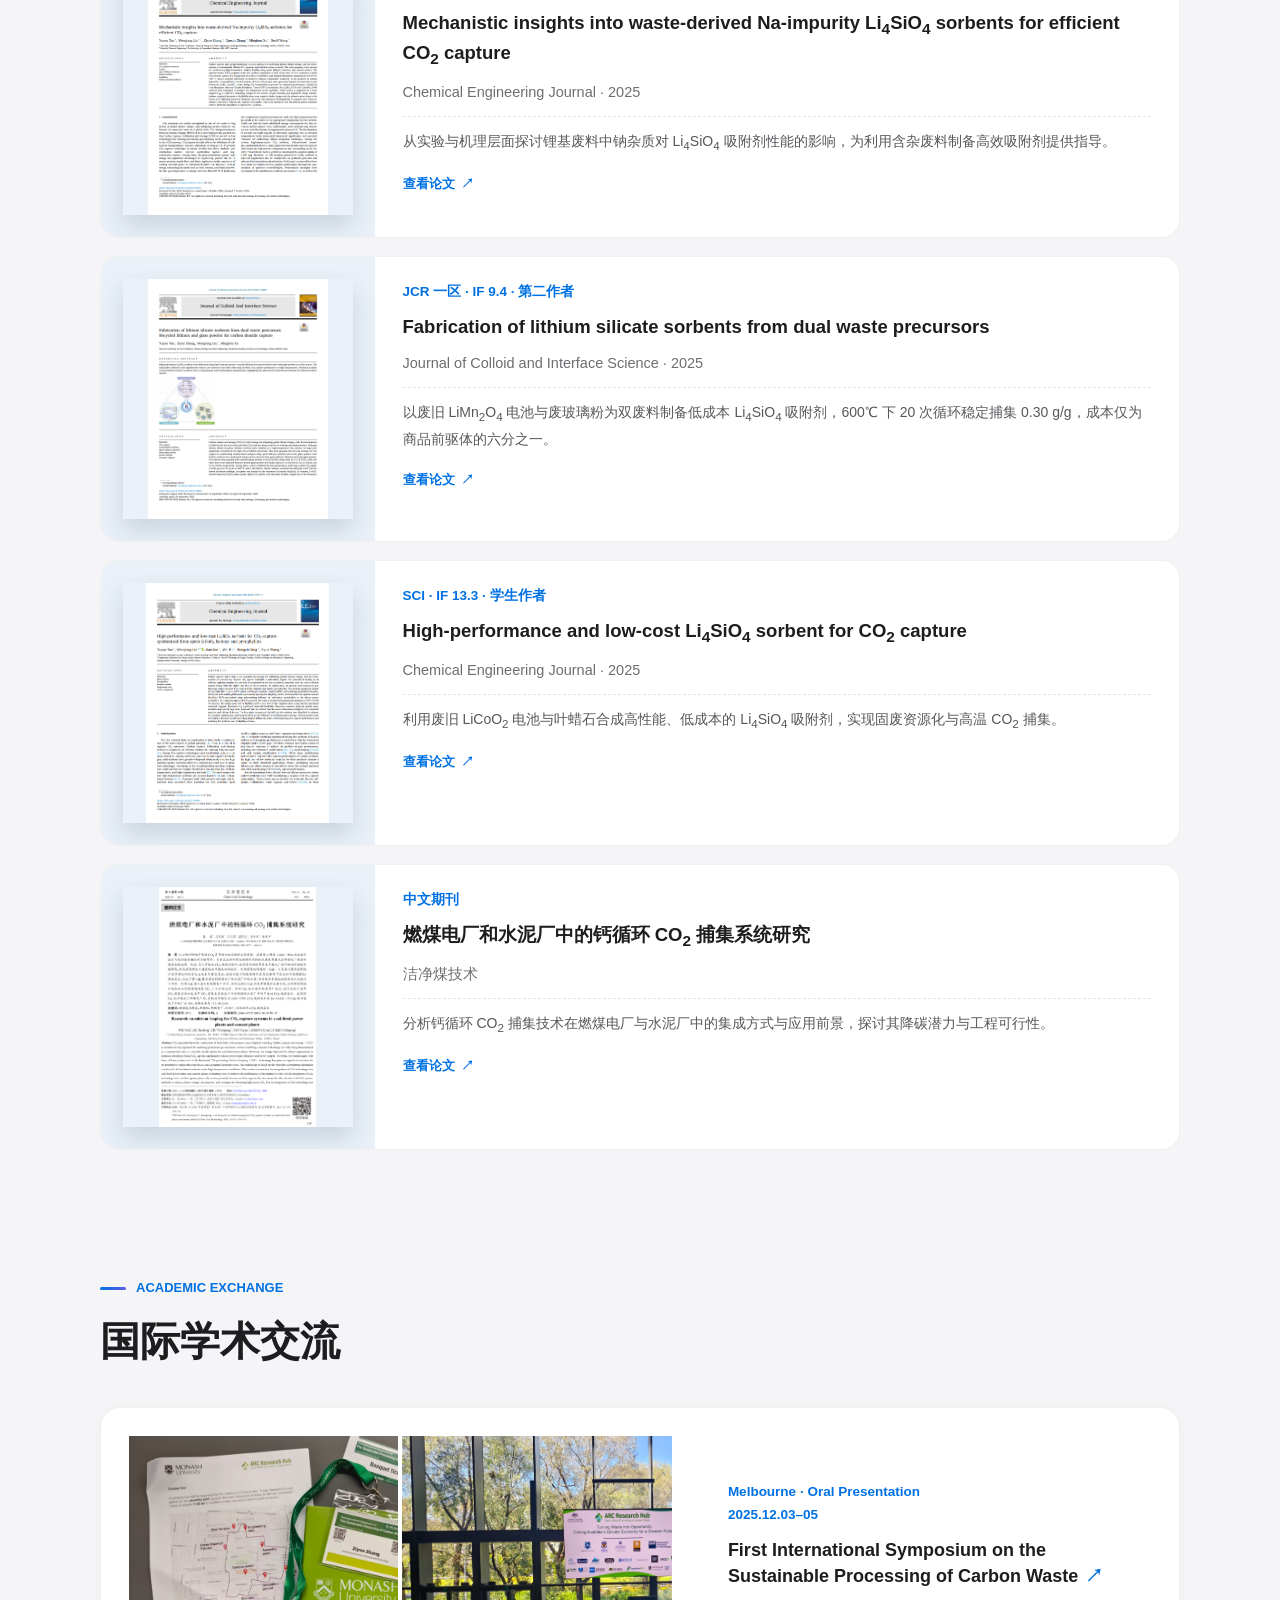
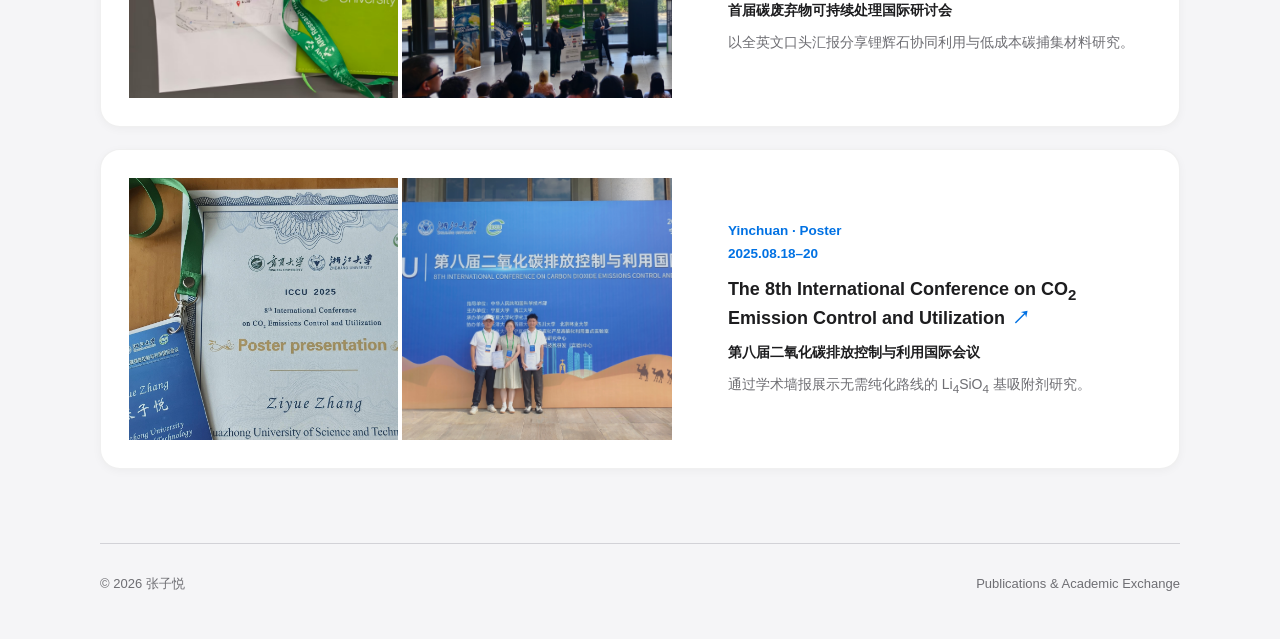
==== commit 855a1a9f: "会议卡片布局优化并将宁夏竖版证书裁剪为横版统一展示" ====
--- a/awards.html
+++ b/awards.html
@@ -116,7 +116,7 @@
         </article>
         <article>
           <div class="conf-images">
-            <img loading="lazy" decoding="async" src="会议图片/宁夏1.jpg" alt="银川国际二氧化碳排放控制与利用会议现场" />
+            <img loading="lazy" decoding="async" src="会议图片/宁夏1-横版.jpg" alt="银川国际二氧化碳排放控制与利用会议现场" />
             <img loading="lazy" decoding="async" src="会议图片/宁夏2.jpg" alt="银川国际会议学术墙报交流" />
           </div>
           <div><span>Yinchuan · Poster<br />2025.08.18–20</span><h3><a class="conf-link" href="http://iccu.org.cn/index.php/index/index/index.html" target="_blank" rel="noopener">The 8th International Conference on CO<sub>2</sub> Emission Control and Utilization <b>↗</b></a></h3><p class="conf-cn">第八届二氧化碳排放控制与利用国际会议</p><p>通过学术墙报展示无需纯化路线的 Li<sub>4</sub>SiO<sub>4</sub> 基吸附剂研究。</p></div>
--- a/styles.css
+++ b/styles.css
@@ -1624,27 +1624,29 @@
 
 .conference-grid {
   display: grid;
-  grid-template-columns: repeat(2, minmax(0, 1fr));
+  grid-template-columns: 1fr;
   gap: 22px;
 }
 
 .conference-grid article {
   display: grid;
-  grid-template-columns: 0.82fr 1.18fr;
+  grid-template-columns: 1.25fr 1fr;
+  min-height: 320px;
   border-radius: var(--radius);
 }
 
 .conference-grid img {
   width: 100%;
   height: 100%;
-  min-height: 300px;
+  min-height: 0;
   object-fit: cover;
 }
 
 .conf-images {
   display: grid;
-  grid-template-rows: 1fr 1fr;
+  grid-template-columns: 1fr 1fr;
   gap: 4px;
+  height: 100%;
 }
 
 .conf-images img {
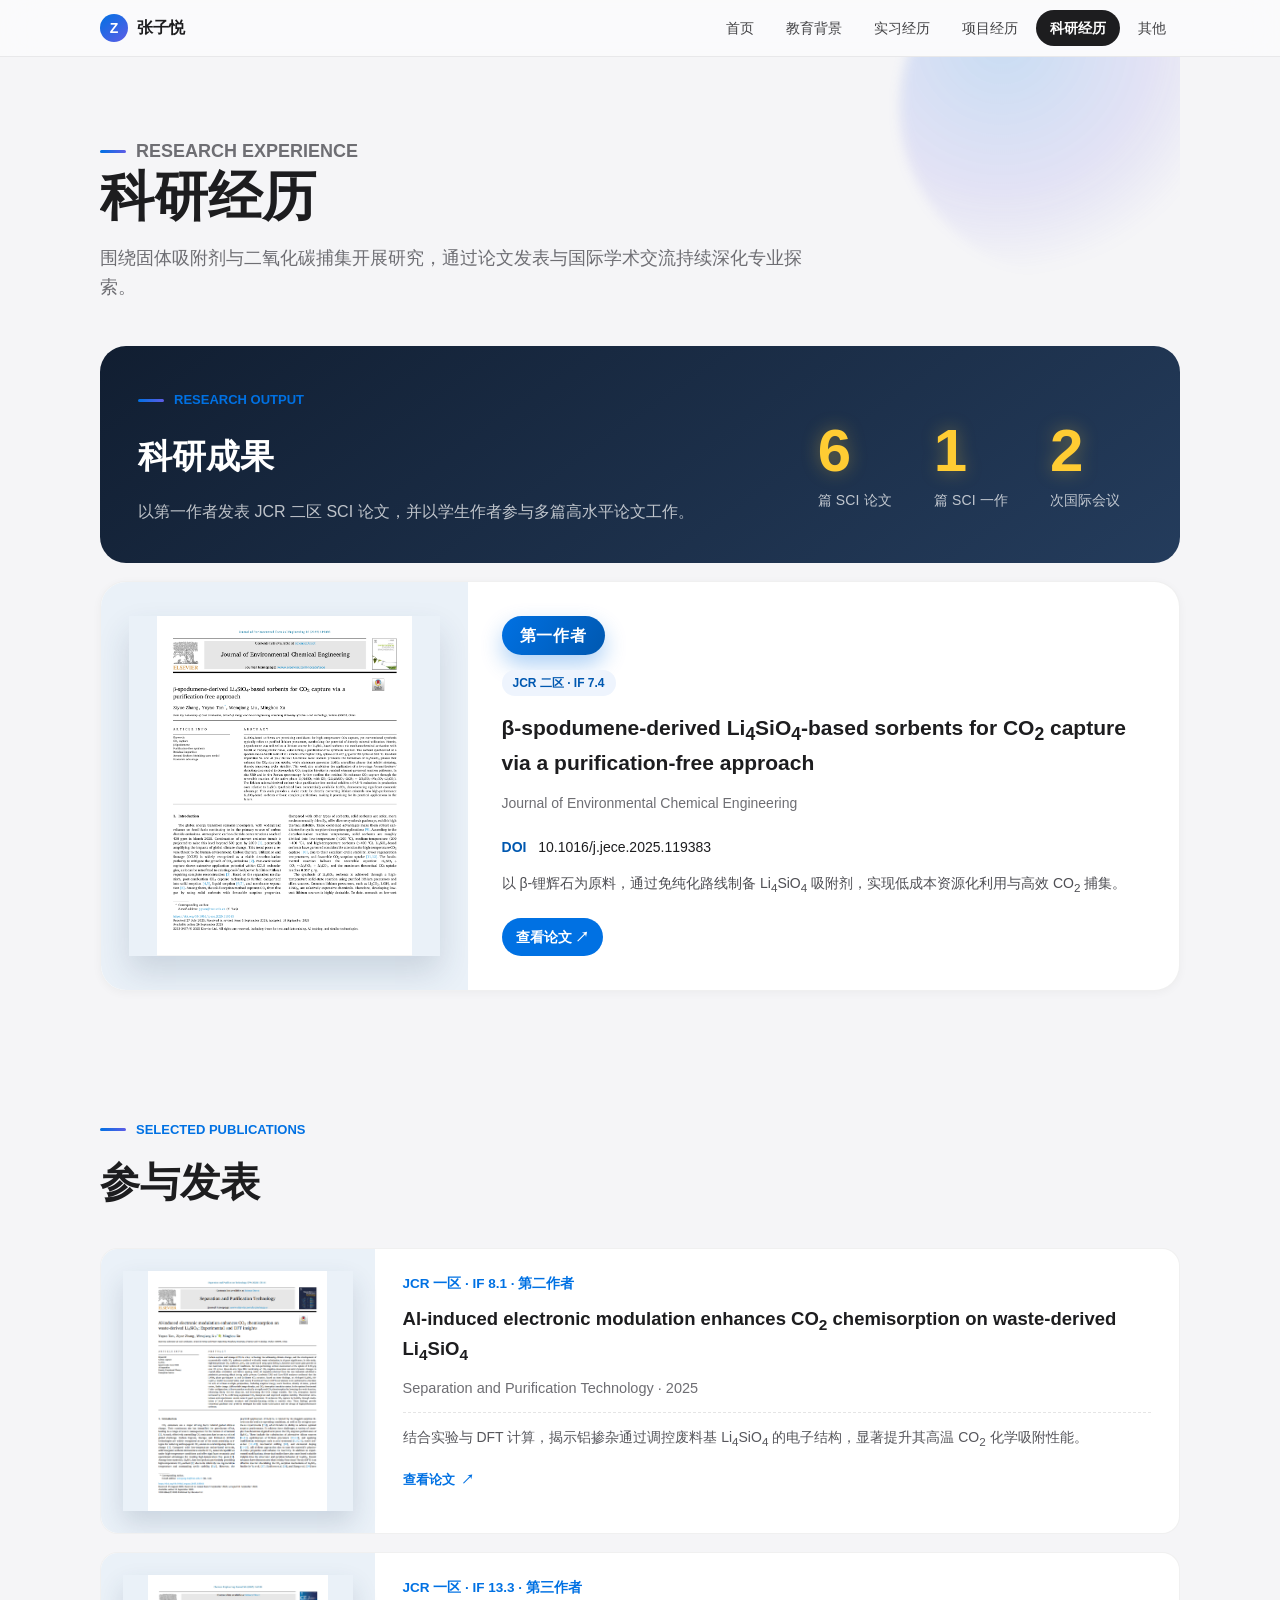
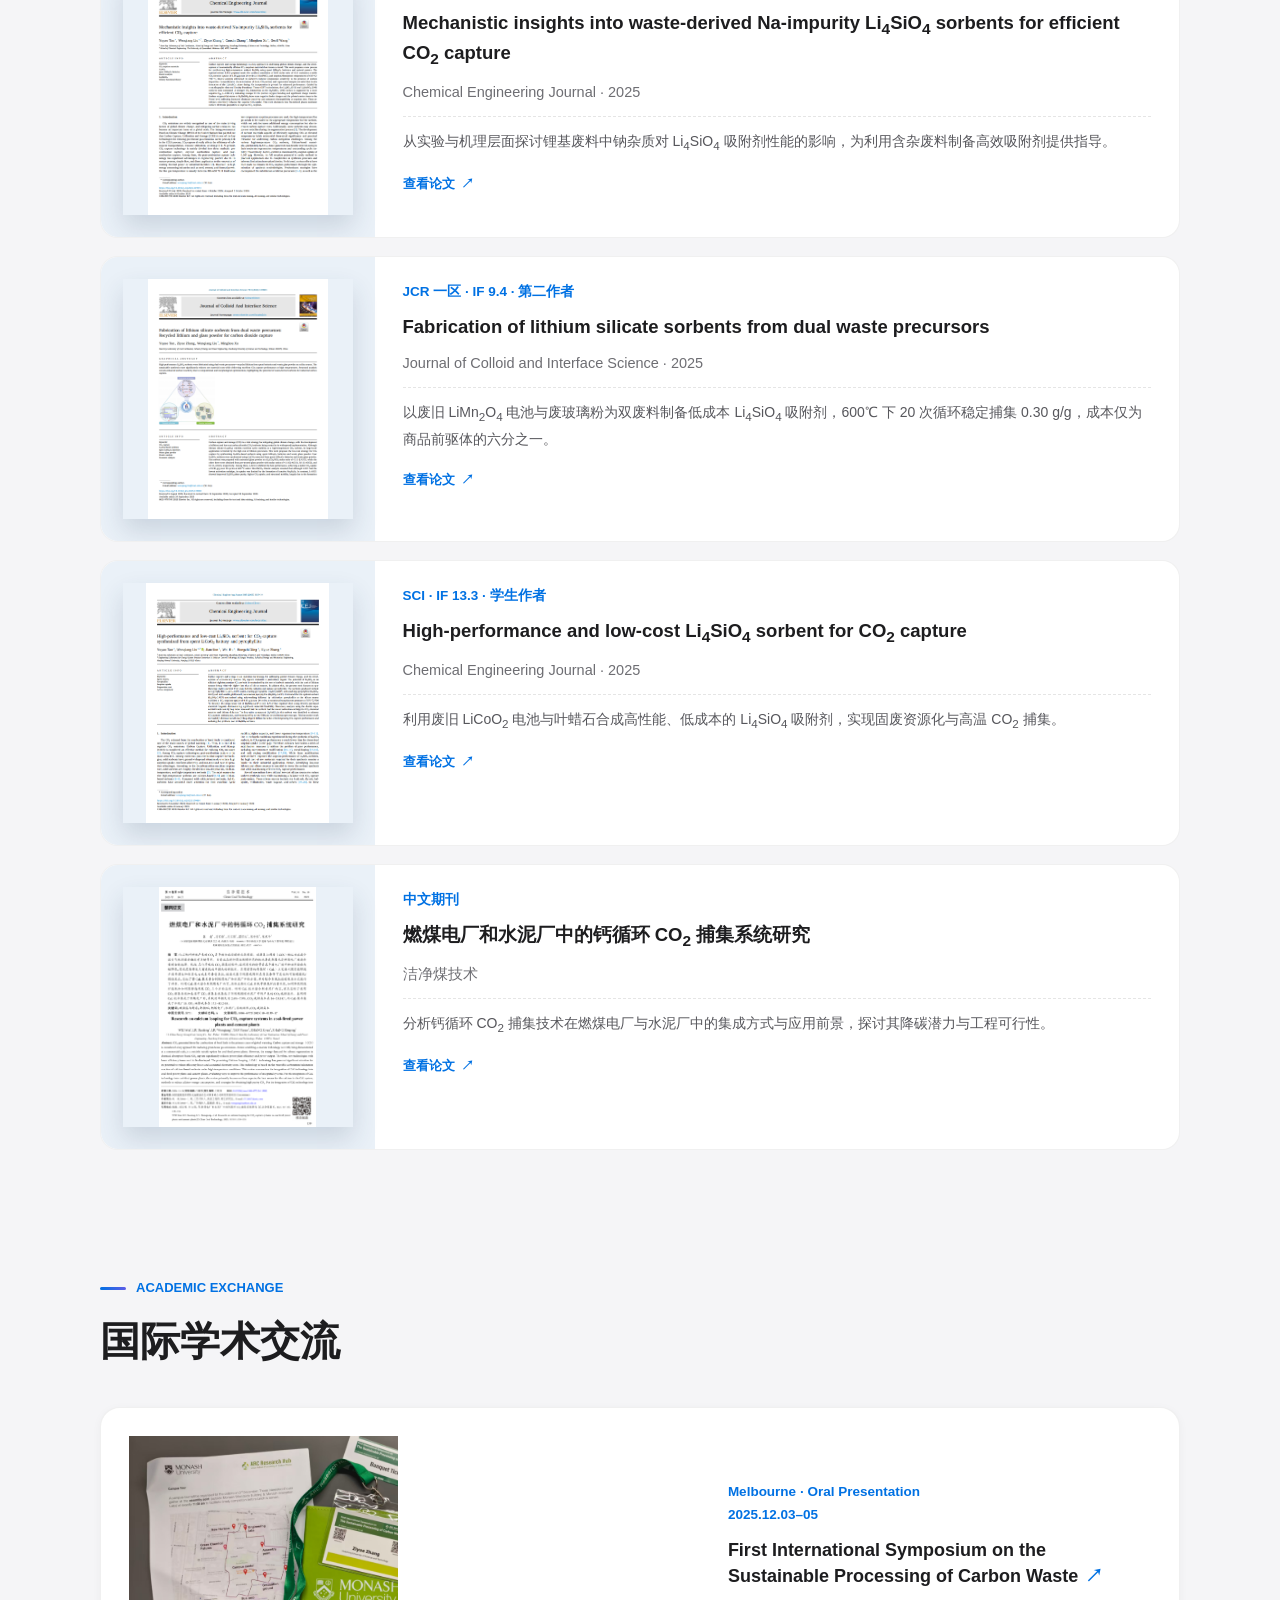
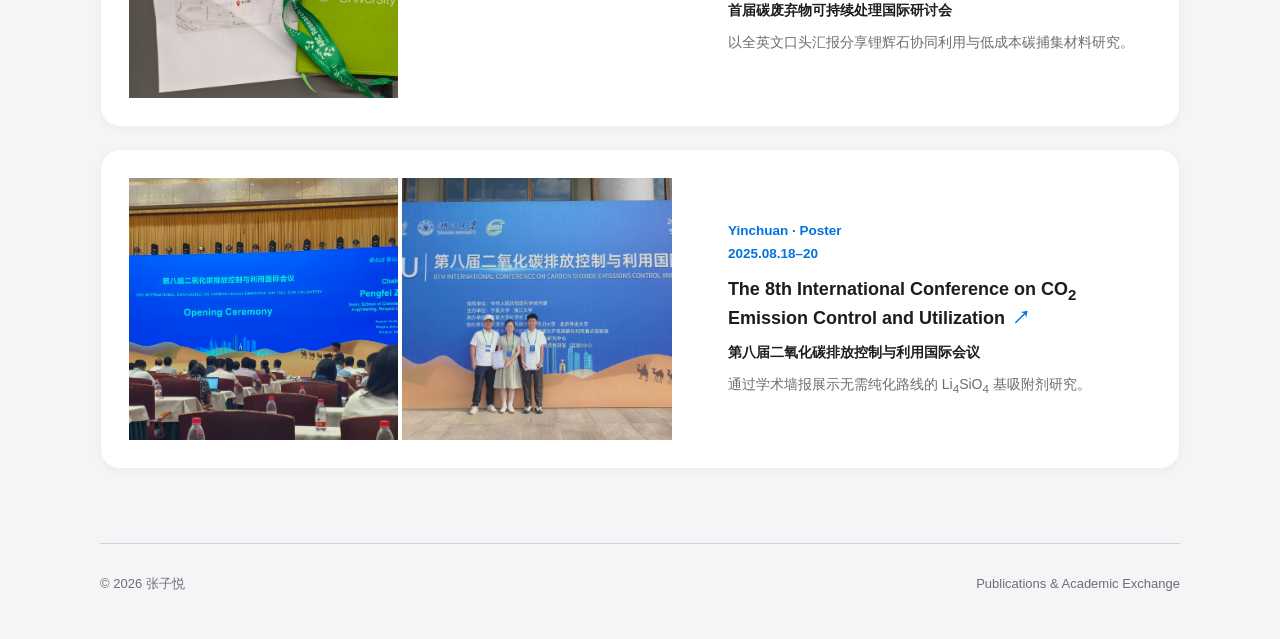
==== commit afac7414: "宁夏1改用横版原图并移除临时裁剪图" ====
--- a/awards.html
+++ b/awards.html
@@ -116,7 +116,7 @@
         </article>
         <article>
           <div class="conf-images">
-            <img loading="lazy" decoding="async" src="会议图片/宁夏1-横版.jpg" alt="银川国际二氧化碳排放控制与利用会议现场" />
+            <img loading="lazy" decoding="async" src="会议图片/宁夏1.jpg" alt="银川国际二氧化碳排放控制与利用会议现场" />
             <img loading="lazy" decoding="async" src="会议图片/宁夏2.jpg" alt="银川国际会议学术墙报交流" />
           </div>
           <div><span>Yinchuan · Poster<br />2025.08.18–20</span><h3><a class="conf-link" href="http://iccu.org.cn/index.php/index/index/index.html" target="_blank" rel="noopener">The 8th International Conference on CO<sub>2</sub> Emission Control and Utilization <b>↗</b></a></h3><p class="conf-cn">第八届二氧化碳排放控制与利用国际会议</p><p>通过学术墙报展示无需纯化路线的 Li<sub>4</sub>SiO<sub>4</sub> 基吸附剂研究。</p></div>
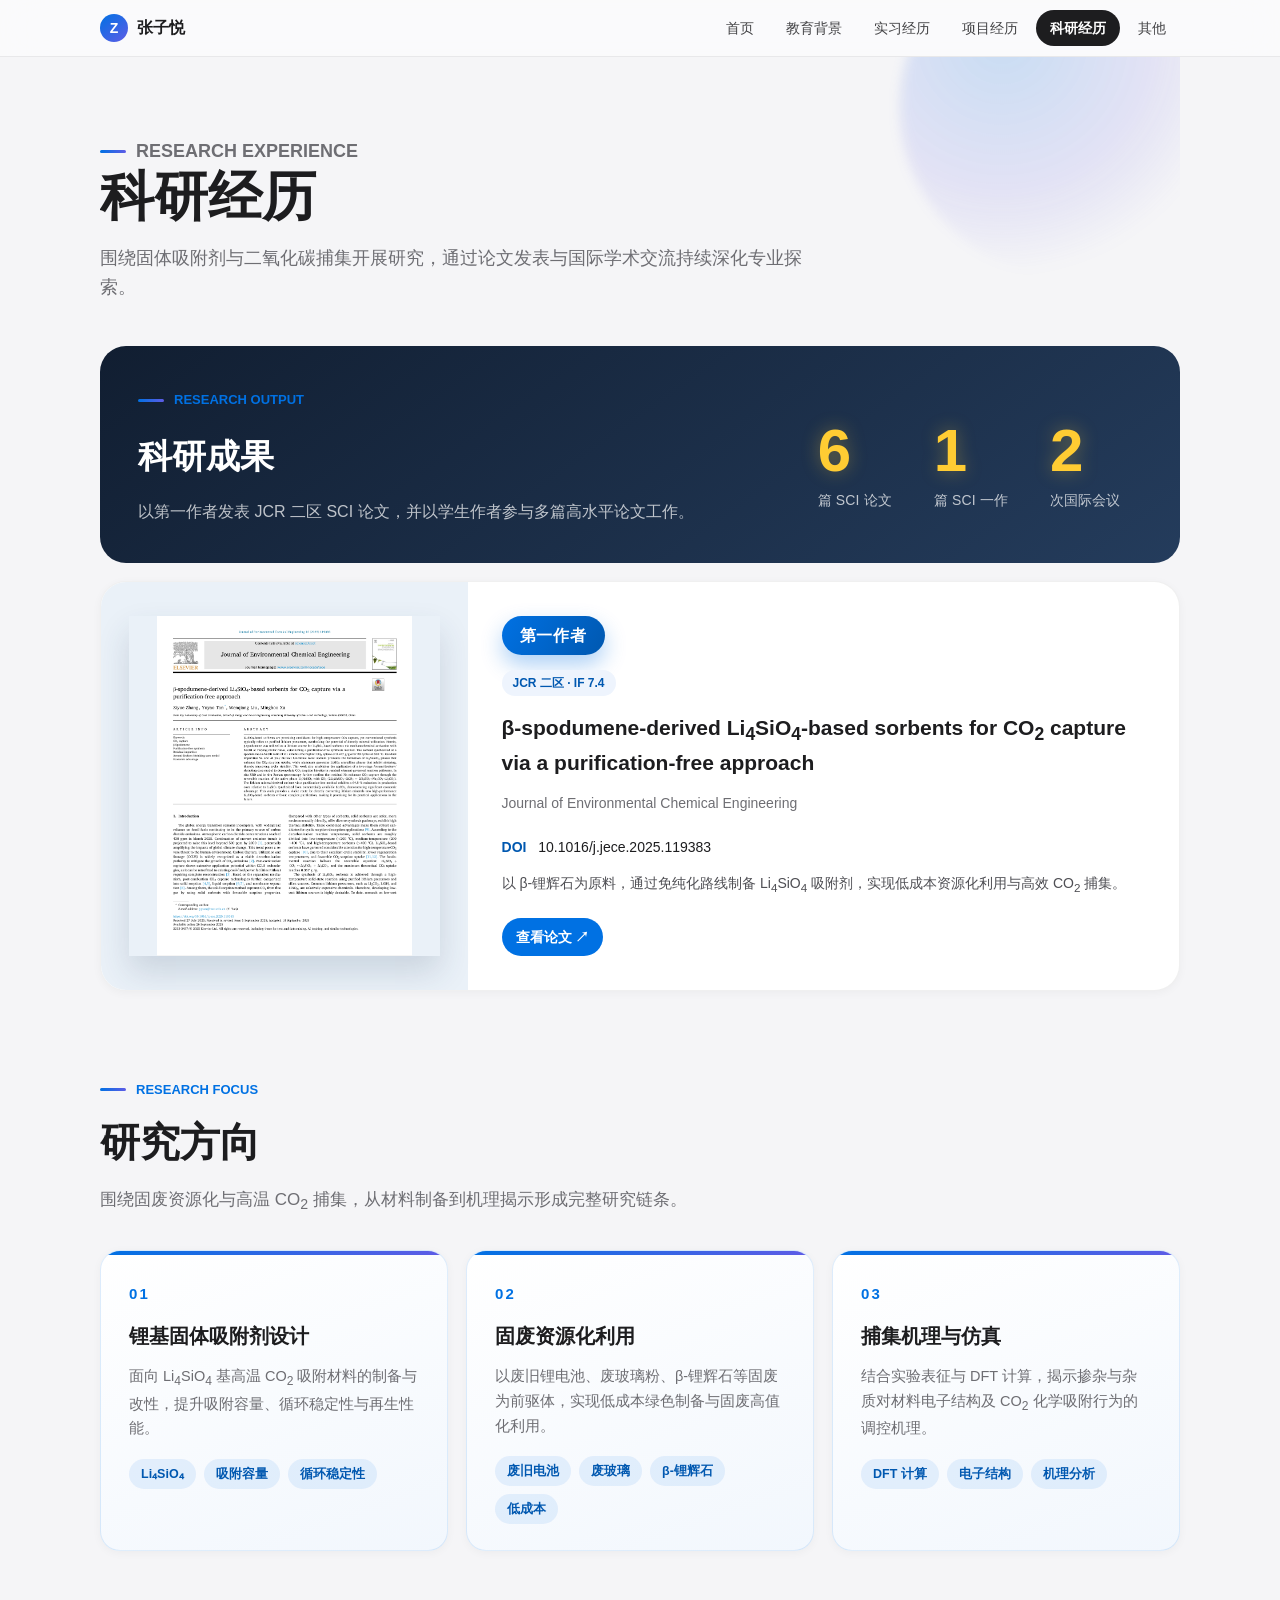
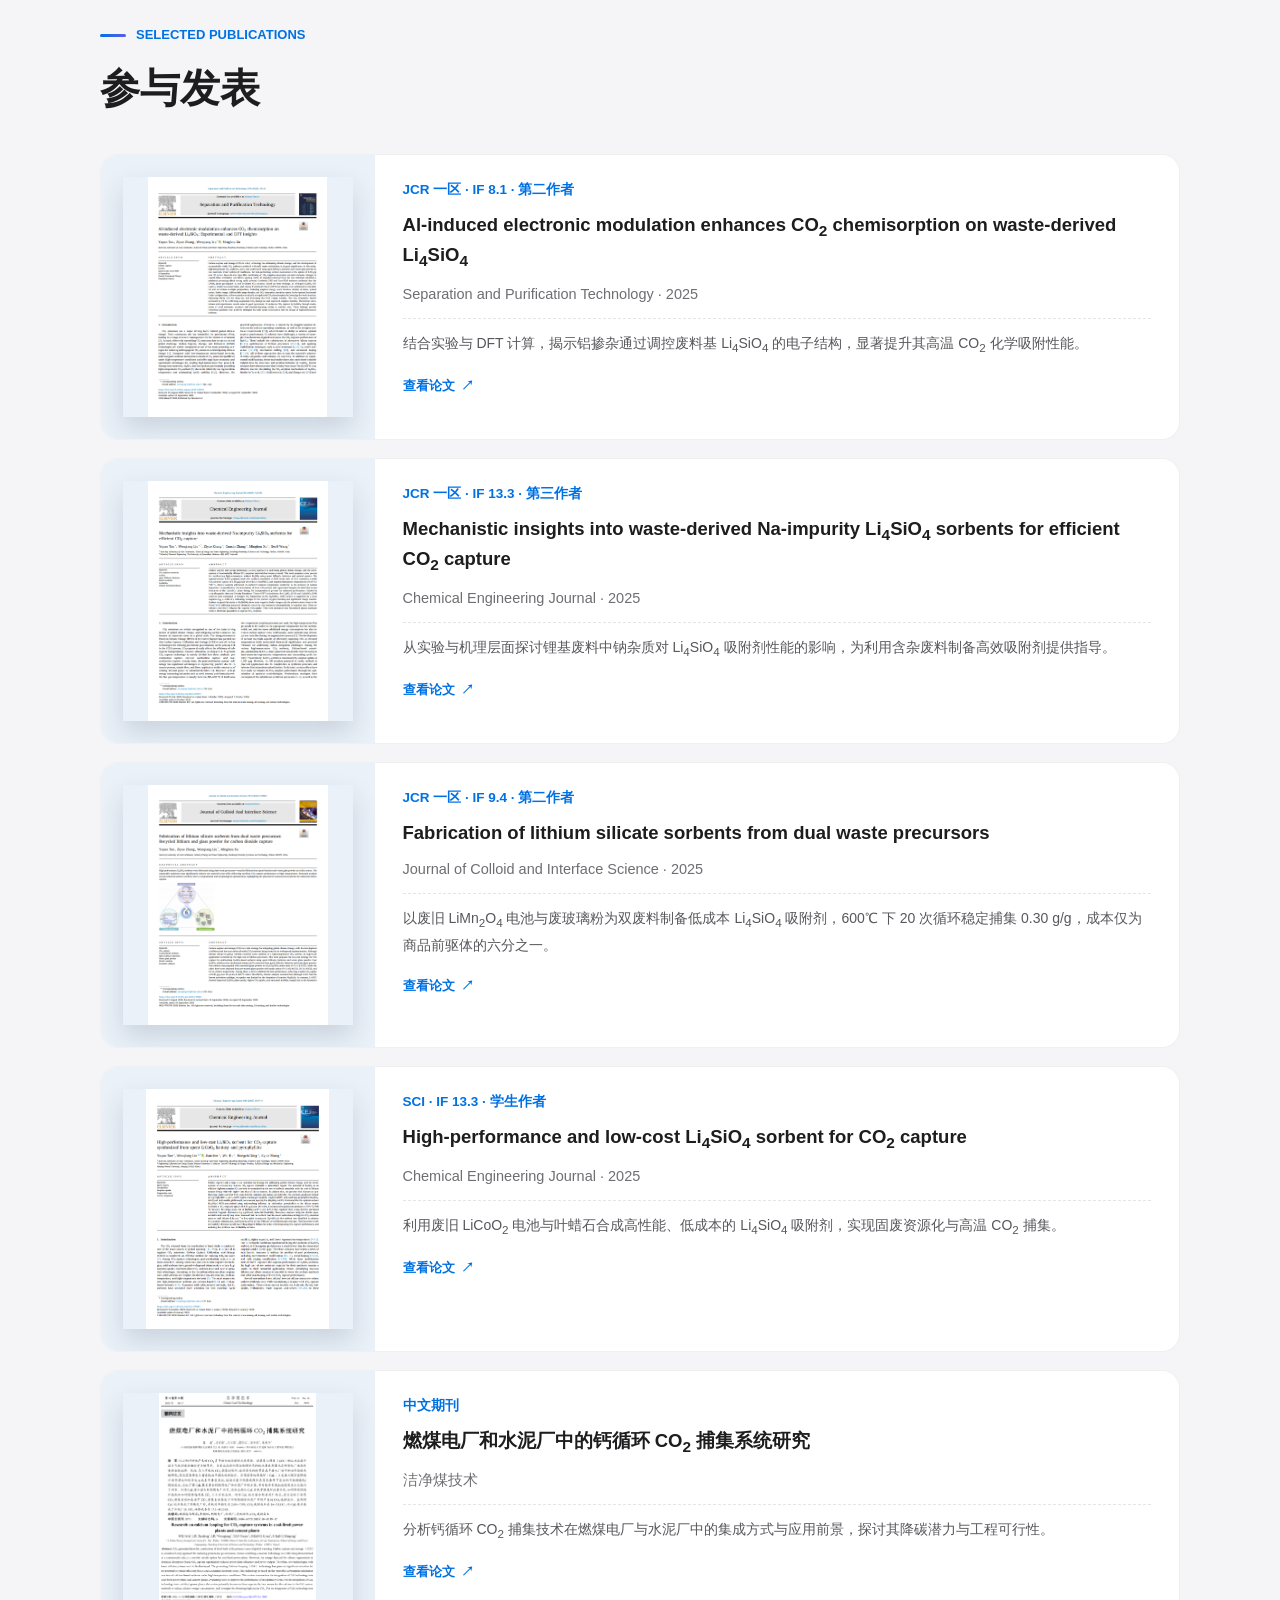
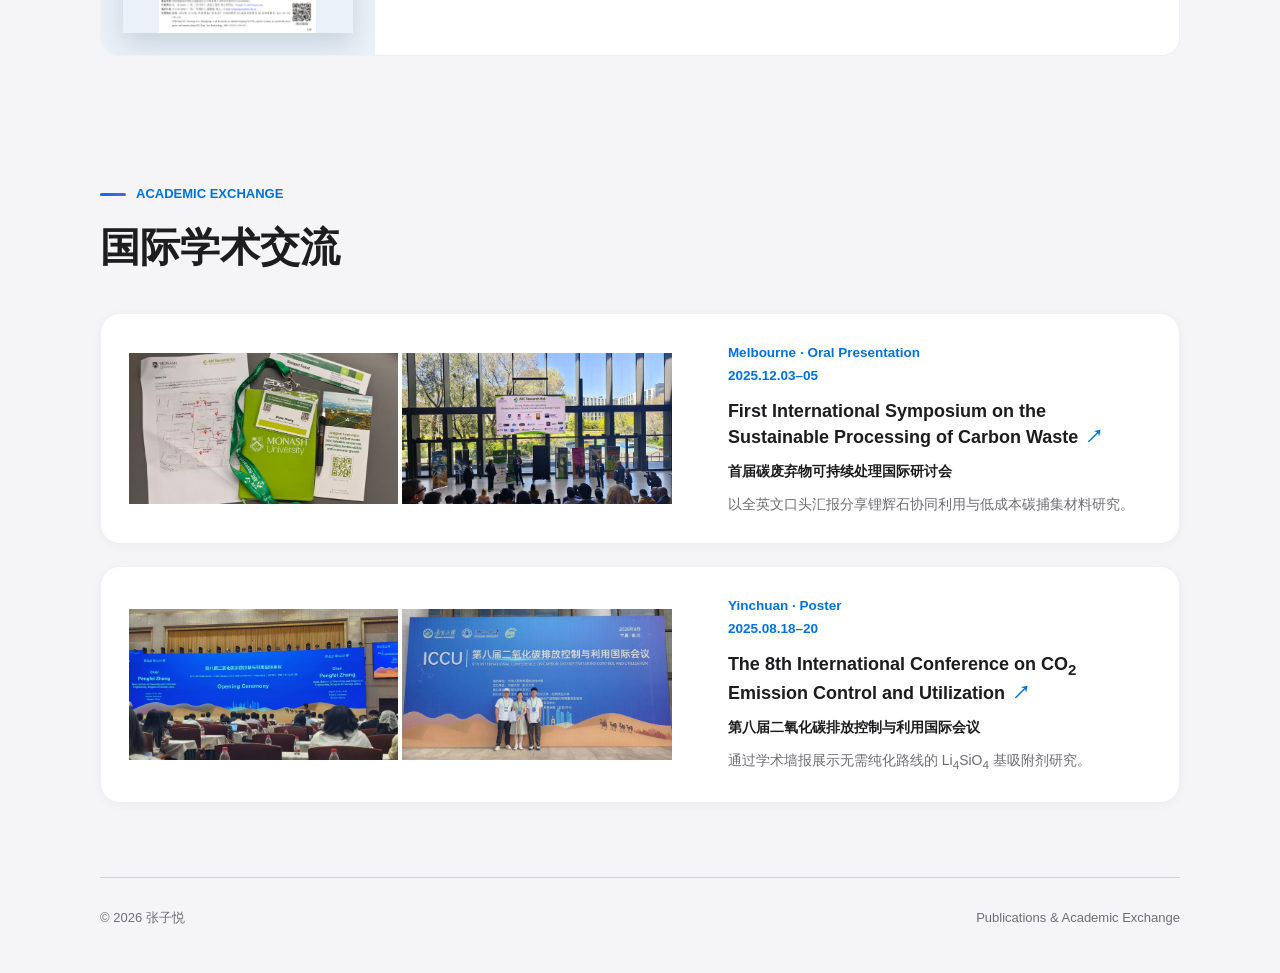
==== commit c324348a: "科研页新增研究方向、其他页新增兴趣与特长，保持iPhone风格" ====
--- a/awards.html
+++ b/awards.html
@@ -60,6 +60,34 @@
           <a class="doi-link" href="https://doi.org/10.1016/j.jece.2025.119383" target="_blank" rel="noopener">查看论文 ↗</a>
         </div>
       </article>
+    </section>
+
+    <section class="research-focus-section">
+      <div class="section-heading">
+        <p class="eyebrow">Research Focus</p>
+        <h2>研究方向</h2>
+        <p class="sub">围绕固废资源化与高温 CO<sub>2</sub> 捕集，从材料制备到机理揭示形成完整研究链条。</p>
+      </div>
+      <div class="focus-grid">
+        <article class="focus-card">
+          <span class="focus-index">01</span>
+          <h3>锂基固体吸附剂设计</h3>
+          <p>面向 Li<sub>4</sub>SiO<sub>4</sub> 基高温 CO<sub>2</sub> 吸附材料的制备与改性，提升吸附容量、循环稳定性与再生性能。</p>
+          <div class="focus-tags"><span>Li₄SiO₄</span><span>吸附容量</span><span>循环稳定性</span></div>
+        </article>
+        <article class="focus-card">
+          <span class="focus-index">02</span>
+          <h3>固废资源化利用</h3>
+          <p>以废旧锂电池、废玻璃粉、β-锂辉石等固废为前驱体，实现低成本绿色制备与固废高值化利用。</p>
+          <div class="focus-tags"><span>废旧电池</span><span>废玻璃</span><span>β-锂辉石</span><span>低成本</span></div>
+        </article>
+        <article class="focus-card">
+          <span class="focus-index">03</span>
+          <h3>捕集机理与仿真</h3>
+          <p>结合实验表征与 DFT 计算，揭示掺杂与杂质对材料电子结构及 CO<sub>2</sub> 化学吸附行为的调控机理。</p>
+          <div class="focus-tags"><span>DFT 计算</span><span>电子结构</span><span>机理分析</span></div>
+        </article>
+      </div>
     </section>
 
     <section class="publication-section">
--- a/styles.css
+++ b/styles.css
@@ -1381,6 +1381,107 @@
   font-weight: 750;
 }
 
+.skill-logos {
+  display: flex;
+  flex-wrap: wrap;
+  align-items: center;
+  gap: 18px;
+  margin-top: 28px;
+}
+
+.skill-logos img {
+  height: 40px;
+  width: auto;
+  max-width: 120px;
+  object-fit: contain;
+}
+
+.skill-logos + .skill-tags {
+  margin-top: 16px;
+}
+
+/* ---------- 兴趣与特长 ---------- */
+
+.interest-section {
+  padding: 8px 0 82px;
+}
+
+.interest-grid {
+  display: grid;
+  grid-template-columns: repeat(4, minmax(0, 1fr));
+  gap: 16px;
+}
+
+.interest-card {
+  position: relative;
+  padding: 28px 24px 24px;
+  overflow: hidden;
+  border-radius: var(--radius);
+  background: var(--card);
+  border: 1px solid rgba(0, 0, 0, 0.06);
+  box-shadow: var(--shadow-soft);
+  transition: transform 0.28s ease, box-shadow 0.28s ease;
+}
+
+.interest-card:hover {
+  transform: translateY(-6px);
+  box-shadow: var(--shadow);
+}
+
+.interest-mark {
+  display: grid;
+  place-items: center;
+  width: 46px;
+  height: 46px;
+  margin-bottom: 18px;
+  border-radius: 14px;
+  color: #fff;
+  font-size: 22px;
+  font-weight: 700;
+  line-height: 1;
+}
+
+.interest-card.i1 .interest-mark {
+  background: linear-gradient(150deg, #0071e3, #5e5ce6);
+}
+.interest-card.i2 .interest-mark {
+  background: linear-gradient(150deg, #c77700, #e0a23a);
+}
+.interest-card.i3 .interest-mark {
+  background: linear-gradient(150deg, #00a5a5, #0071e3);
+}
+.interest-card.i4 .interest-mark {
+  background: linear-gradient(150deg, #5e5ce6, #a23ad6);
+}
+
+.interest-card h3 {
+  margin: 0 0 10px;
+  font-size: 19px;
+  font-weight: 700;
+}
+
+.interest-card > p {
+  margin: 0 0 16px;
+  color: var(--muted);
+  font-size: 14px;
+  line-height: 1.65;
+}
+
+.interest-tags {
+  display: flex;
+  flex-wrap: wrap;
+  gap: 7px;
+}
+
+.interest-tags span {
+  padding: 4px 11px;
+  border-radius: 980px;
+  background: var(--tint);
+  color: var(--accent-deep);
+  font-size: 12px;
+  font-weight: 600;
+}
+
 /* ---------- 其他经历 ---------- */
 
 .other-title {
@@ -1529,6 +1630,81 @@
   font-weight: 700;
 }
 
+/* ---------- 研究方向 ---------- */
+
+.research-focus-section {
+  padding: 8px 0 20px;
+}
+
+.focus-grid {
+  display: grid;
+  grid-template-columns: repeat(3, minmax(0, 1fr));
+  gap: 18px;
+}
+
+.focus-card {
+  position: relative;
+  padding: 30px 28px 26px;
+  overflow: hidden;
+  border-radius: var(--radius);
+  background: linear-gradient(160deg, #ffffff 0%, #f2f7fd 100%);
+  border: 1px solid rgba(0, 113, 227, 0.12);
+  box-shadow: var(--shadow-soft);
+  transition: transform 0.28s ease, box-shadow 0.28s ease;
+}
+
+.focus-card::before {
+  content: "";
+  position: absolute;
+  top: 0;
+  left: 0;
+  width: 100%;
+  height: 4px;
+  background: linear-gradient(90deg, var(--accent), var(--indigo));
+}
+
+.focus-card:hover {
+  transform: translateY(-6px);
+  box-shadow: var(--shadow);
+}
+
+.focus-index {
+  display: inline-block;
+  margin-bottom: 14px;
+  color: var(--accent);
+  font-size: 15px;
+  font-weight: 800;
+  letter-spacing: 0.14em;
+}
+
+.focus-card h3 {
+  margin: 0 0 12px;
+  font-size: 20px;
+  font-weight: 700;
+}
+
+.focus-card p {
+  margin: 0 0 18px;
+  color: var(--muted);
+  font-size: 14.5px;
+  line-height: 1.7;
+}
+
+.focus-tags {
+  display: flex;
+  flex-wrap: wrap;
+  gap: 8px;
+}
+
+.focus-tags span {
+  padding: 5px 12px;
+  border-radius: 980px;
+  background: rgba(0, 113, 227, 0.09);
+  color: var(--accent-deep);
+  font-size: 12.5px;
+  font-weight: 600;
+}
+
 .publication-section,
 .conference-section,
 .experience-section,
@@ -1631,14 +1807,14 @@
 .conference-grid article {
   display: grid;
   grid-template-columns: 1.25fr 1fr;
-  min-height: 320px;
+  align-items: center;
   border-radius: var(--radius);
 }
 
 .conference-grid img {
   width: 100%;
-  height: 100%;
-  min-height: 0;
+  aspect-ratio: 16 / 9;
+  height: auto;
   object-fit: cover;
 }
 
@@ -1646,12 +1822,6 @@
   display: grid;
   grid-template-columns: 1fr 1fr;
   gap: 4px;
-  height: 100%;
-}
-
-.conf-images img {
-  min-height: 0;
-  height: 100%;
 }
 
 .conference-grid article:first-child img {
@@ -1811,6 +1981,200 @@
   padding: 12px 14px;
   color: var(--muted);
   font-size: 12px;
+}
+
+/* ---------- 校园与实践 ---------- */
+
+.campus-practice-section {
+  padding: 48px 0 90px;
+}
+
+.practice-stack {
+  display: grid;
+  gap: 24px;
+  margin-top: 10px;
+}
+
+.practice-card {
+  overflow: hidden;
+  border-radius: var(--radius);
+  background: var(--card);
+  border: 1px solid rgba(0, 0, 0, 0.06);
+  box-shadow: var(--shadow-soft);
+}
+
+.practice-role {
+  display: inline-block;
+  color: var(--accent);
+  font-size: 12px;
+  font-weight: 700;
+  letter-spacing: 0.04em;
+}
+
+.practice-feature-body h3,
+.practice-body h3 {
+  margin: 10px 0 6px;
+  font-size: 21px;
+  line-height: 1.4;
+}
+
+.practice-time {
+  margin: 0 0 14px;
+  color: var(--muted);
+  font-size: 13px;
+  font-weight: 600;
+}
+
+.practice-desc {
+  margin: 0;
+  color: #4f4f54;
+  font-size: 14.5px;
+  line-height: 1.85;
+}
+
+/* (1) 民乐团团长 - 封面 + 内容 */
+.practice-feature {
+  display: grid;
+  grid-template-columns: minmax(240px, 0.82fr) minmax(0, 1.7fr);
+}
+
+.practice-cover {
+  display: grid;
+  place-items: center;
+  padding: 26px;
+  background: #eef4fd;
+}
+
+.practice-cover img {
+  width: 100%;
+  max-height: 460px;
+  object-fit: contain;
+  border-radius: 10px;
+  box-shadow: 0 14px 28px rgba(35, 62, 92, 0.16);
+}
+
+.practice-feature-body {
+  align-self: center;
+  padding: 32px 34px;
+}
+
+.practice-subgallery {
+  display: grid;
+  grid-template-columns: 1fr 1fr;
+  gap: 14px;
+  margin: 22px 0;
+}
+
+.practice-subgallery figure {
+  margin: 0;
+  overflow: hidden;
+  border-radius: 14px;
+  background: var(--card);
+  border: 1px solid rgba(0, 0, 0, 0.06);
+}
+
+.practice-subgallery img {
+  width: 100%;
+  aspect-ratio: 4 / 3;
+  object-fit: cover;
+}
+
+.practice-subgallery figcaption {
+  padding: 9px 12px;
+  color: var(--muted);
+  font-size: 12px;
+}
+
+.practice-feature-body .culture-highlight {
+  margin-top: 0;
+}
+
+/* 通用两栏行 */
+.practice-row {
+  display: grid;
+  grid-template-columns: 1fr 1fr;
+  align-items: stretch;
+}
+
+.practice-row .practice-body {
+  align-self: center;
+  padding: 32px 34px;
+}
+
+.practice-media,
+.practice-media a {
+  display: block;
+  height: 100%;
+}
+
+.practice-media img {
+  width: 100%;
+  height: 100%;
+  min-height: 260px;
+  object-fit: cover;
+}
+
+/* 错落图片 */
+.practice-stagger {
+  display: grid;
+  grid-template-columns: 1fr 1fr;
+  gap: 16px;
+  padding: 26px;
+}
+
+.practice-stagger figure {
+  margin: 0;
+  overflow: hidden;
+  border-radius: 14px;
+  box-shadow: var(--shadow-soft);
+  background: var(--card);
+}
+
+.practice-stagger img {
+  width: 100%;
+  aspect-ratio: 3 / 4;
+  object-fit: cover;
+}
+
+.practice-stagger figcaption {
+  padding: 9px 12px;
+  color: var(--muted);
+  font-size: 12px;
+}
+
+/* 双图并排 */
+.practice-duo {
+  display: grid;
+  grid-template-columns: 1fr 1fr;
+  gap: 4px;
+}
+
+.practice-duo a {
+  display: block;
+}
+
+.practice-duo img {
+  width: 100%;
+  height: 100%;
+  min-height: 260px;
+  object-fit: cover;
+}
+
+.practice-more {
+  margin-top: 24px;
+  grid-auto-rows: 1fr;
+}
+
+.practice-more .story-card {
+  min-height: 0;
+  height: 100%;
+}
+
+.practice-more .story-card img {
+  height: 100%;
+  min-height: 180px;
+  max-height: 200px;
+  object-fit: cover;
 }
 
 /* ---------- 页脚 ---------- */
@@ -1916,6 +2280,14 @@
     grid-template-columns: 1fr;
   }
 
+  .focus-grid {
+    grid-template-columns: 1fr;
+  }
+
+  .interest-grid {
+    grid-template-columns: repeat(2, minmax(0, 1fr));
+  }
+
   .competition-grid {
     grid-template-columns: repeat(2, minmax(0, 1fr));
   }
@@ -1930,6 +2302,16 @@
 
   .conference-grid article {
     grid-template-columns: 1fr;
+  }
+
+  .practice-feature,
+  .practice-row {
+    grid-template-columns: 1fr;
+  }
+
+  .practice-duo img,
+  .practice-media img {
+    min-height: 220px;
   }
 
   .pub-row {
@@ -2125,6 +2507,10 @@
   .more-awards,
   .publication-list,
   .culture-gallery {
+    grid-template-columns: 1fr;
+  }
+
+  .interest-grid {
     grid-template-columns: 1fr;
   }
 
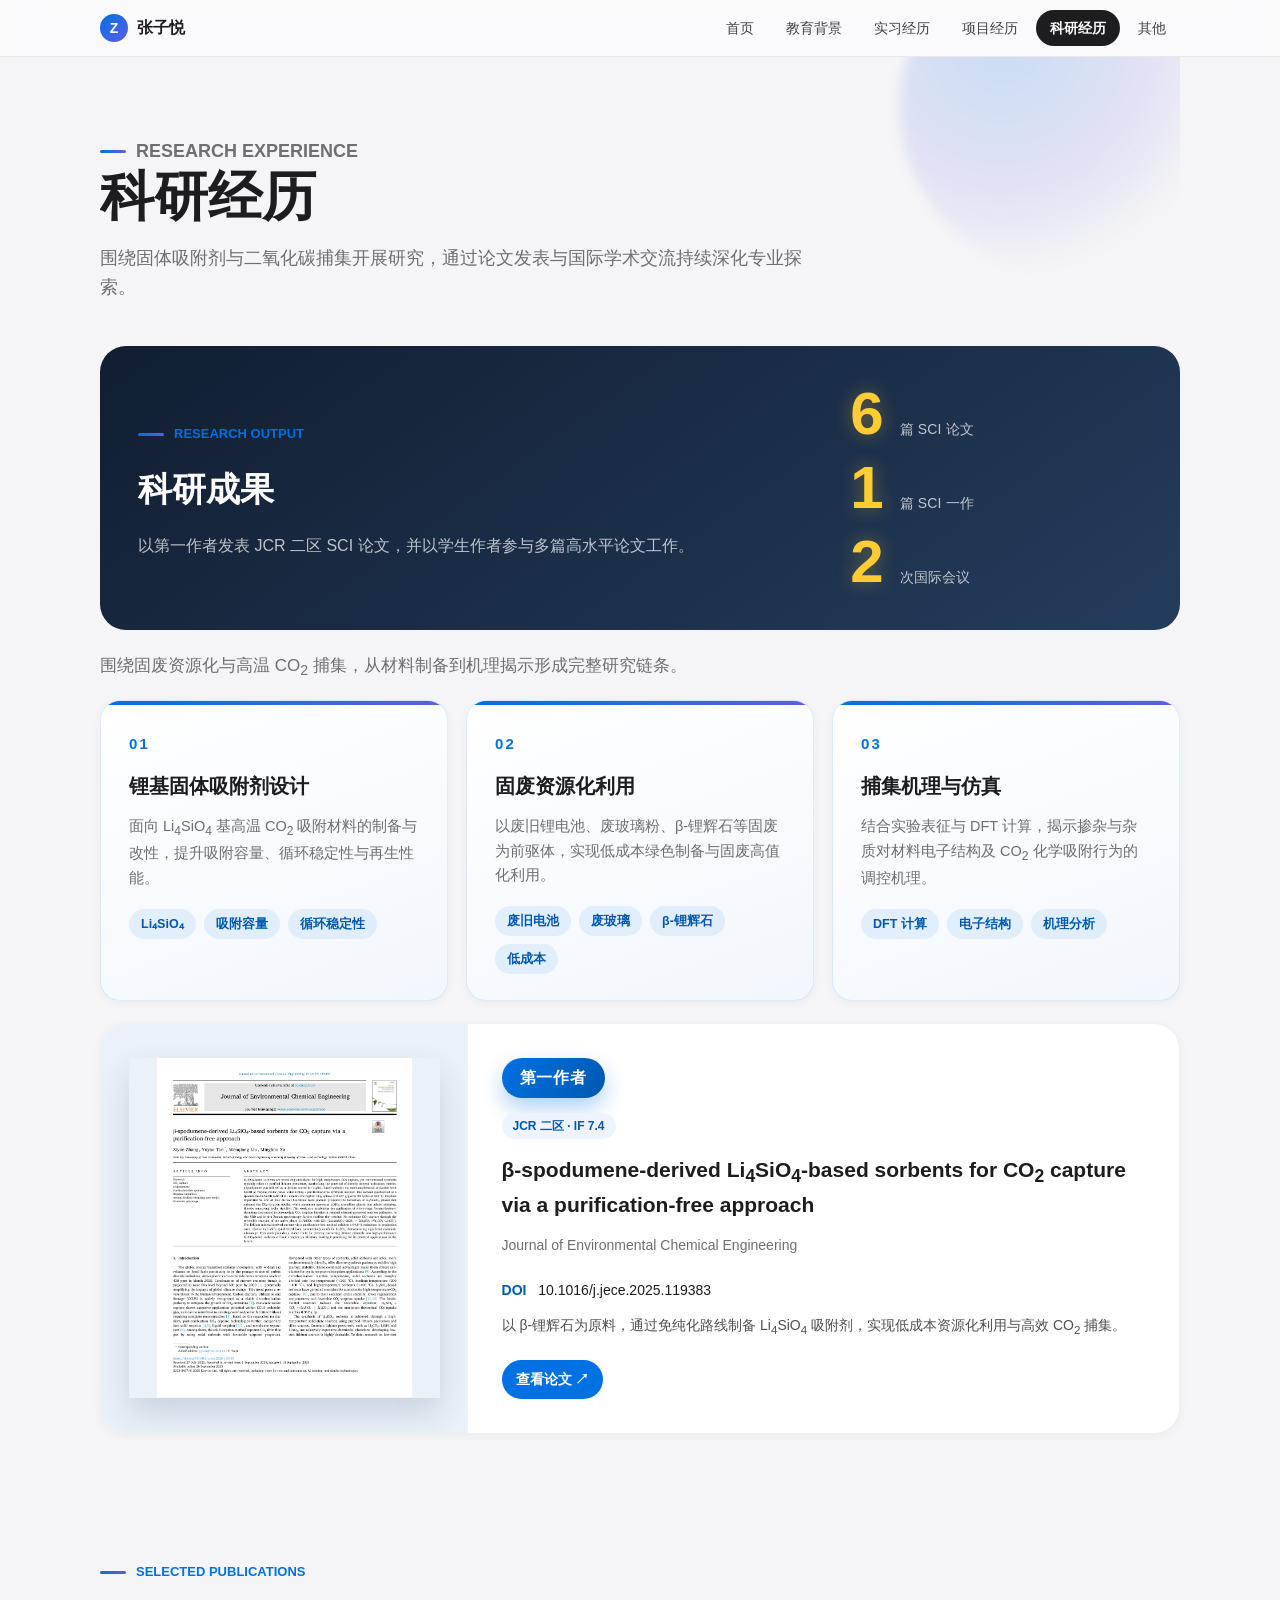
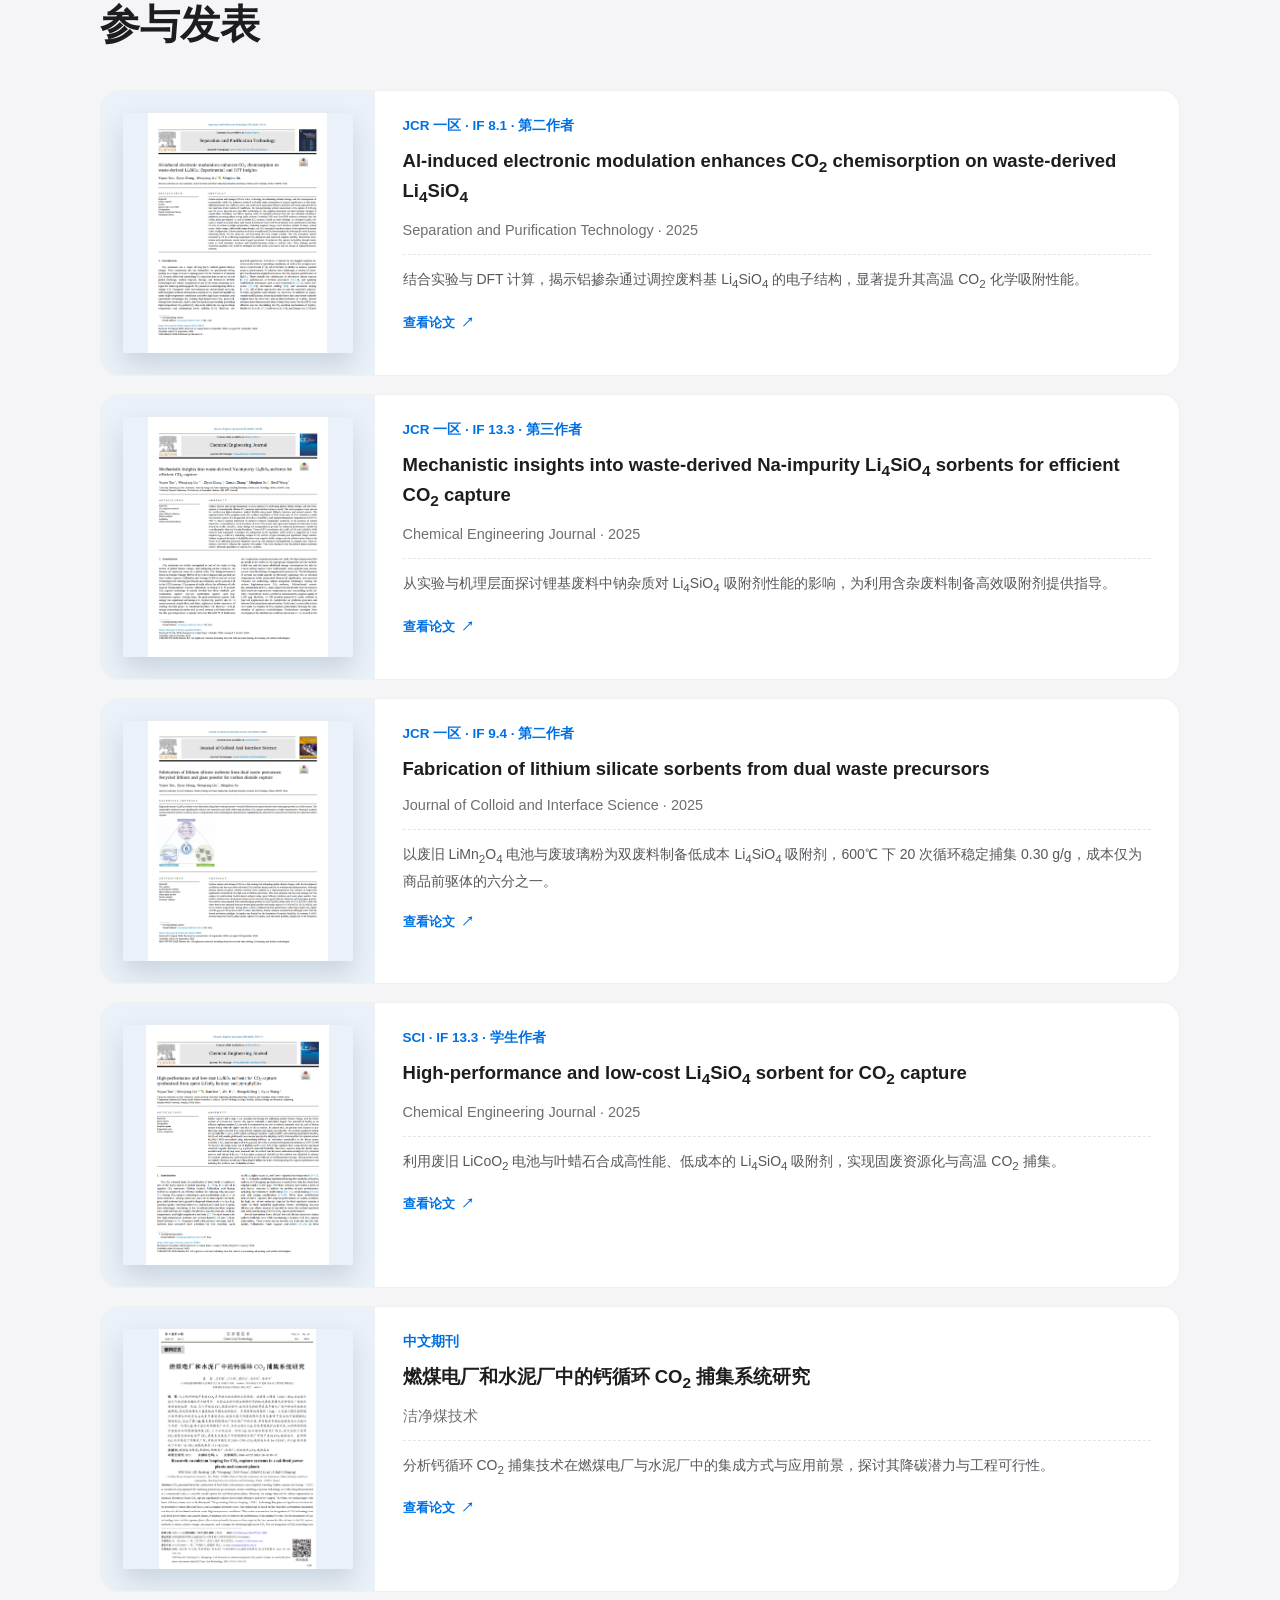
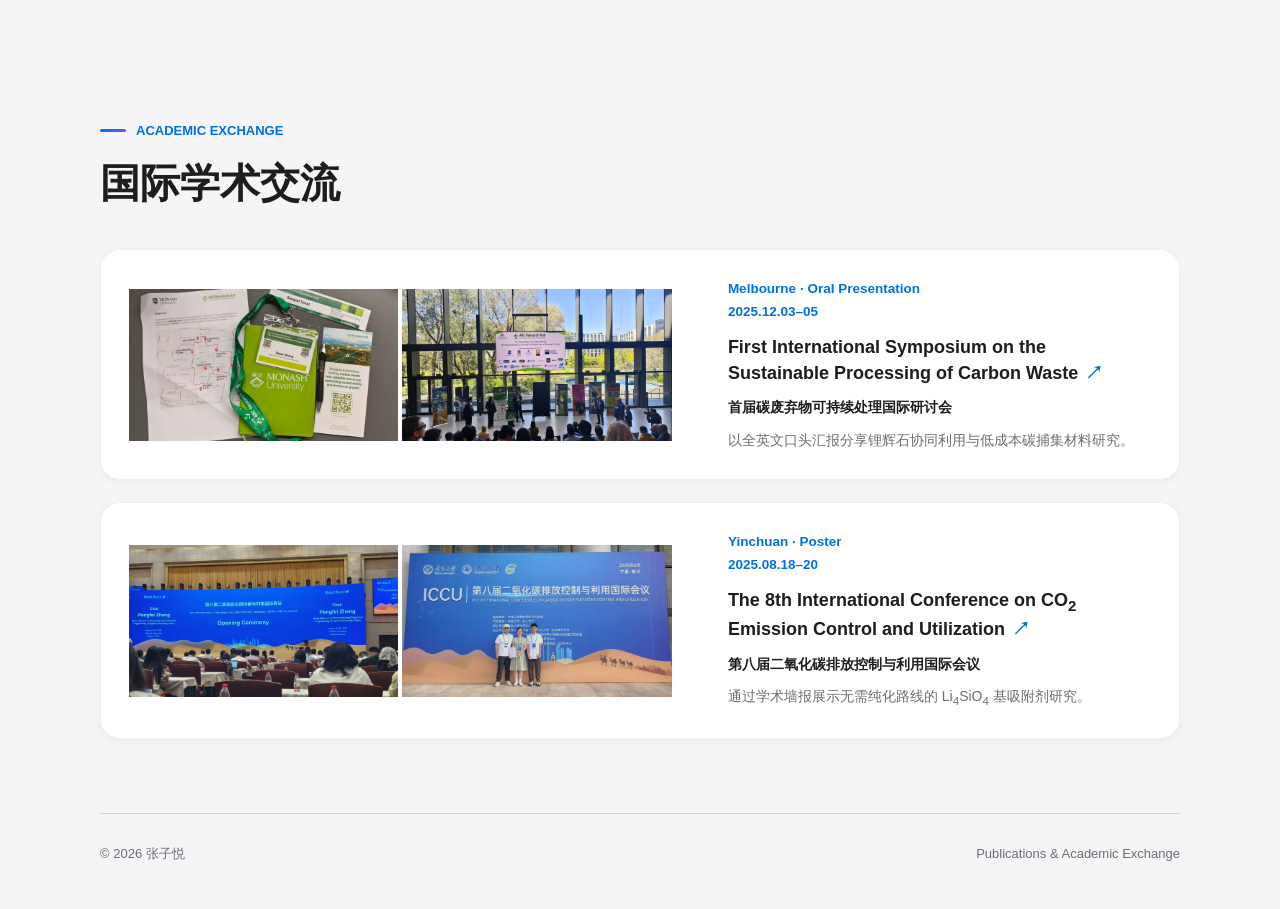
==== commit 1771d3f0: "研究方向去大标题移至科研成果下方，科研成果数字改为三行" ====
--- a/awards.html
+++ b/awards.html
@@ -46,6 +46,30 @@
         </div>
       </div>
 
+      <div class="research-focus">
+        <p class="focus-sub">围绕固废资源化与高温 CO<sub>2</sub> 捕集，从材料制备到机理揭示形成完整研究链条。</p>
+        <div class="focus-grid">
+          <article class="focus-card">
+            <span class="focus-index">01</span>
+            <h3>锂基固体吸附剂设计</h3>
+            <p>面向 Li<sub>4</sub>SiO<sub>4</sub> 基高温 CO<sub>2</sub> 吸附材料的制备与改性，提升吸附容量、循环稳定性与再生性能。</p>
+            <div class="focus-tags"><span>Li₄SiO₄</span><span>吸附容量</span><span>循环稳定性</span></div>
+          </article>
+          <article class="focus-card">
+            <span class="focus-index">02</span>
+            <h3>固废资源化利用</h3>
+            <p>以废旧锂电池、废玻璃粉、β-锂辉石等固废为前驱体，实现低成本绿色制备与固废高值化利用。</p>
+            <div class="focus-tags"><span>废旧电池</span><span>废玻璃</span><span>β-锂辉石</span><span>低成本</span></div>
+          </article>
+          <article class="focus-card">
+            <span class="focus-index">03</span>
+            <h3>捕集机理与仿真</h3>
+            <p>结合实验表征与 DFT 计算，揭示掺杂与杂质对材料电子结构及 CO<sub>2</sub> 化学吸附行为的调控机理。</p>
+            <div class="focus-tags"><span>DFT 计算</span><span>电子结构</span><span>机理分析</span></div>
+          </article>
+        </div>
+      </div>
+
       <article class="paper-feature">
         <a href="assets/supplement/paper-first-author.png" target="_blank" rel="noopener">
           <img loading="lazy" decoding="async" src="assets/supplement/paper-first-author.png" alt="第一作者 SCI 论文首页" />
@@ -60,34 +84,6 @@
           <a class="doi-link" href="https://doi.org/10.1016/j.jece.2025.119383" target="_blank" rel="noopener">查看论文 ↗</a>
         </div>
       </article>
-    </section>
-
-    <section class="research-focus-section">
-      <div class="section-heading">
-        <p class="eyebrow">Research Focus</p>
-        <h2>研究方向</h2>
-        <p class="sub">围绕固废资源化与高温 CO<sub>2</sub> 捕集，从材料制备到机理揭示形成完整研究链条。</p>
-      </div>
-      <div class="focus-grid">
-        <article class="focus-card">
-          <span class="focus-index">01</span>
-          <h3>锂基固体吸附剂设计</h3>
-          <p>面向 Li<sub>4</sub>SiO<sub>4</sub> 基高温 CO<sub>2</sub> 吸附材料的制备与改性，提升吸附容量、循环稳定性与再生性能。</p>
-          <div class="focus-tags"><span>Li₄SiO₄</span><span>吸附容量</span><span>循环稳定性</span></div>
-        </article>
-        <article class="focus-card">
-          <span class="focus-index">02</span>
-          <h3>固废资源化利用</h3>
-          <p>以废旧锂电池、废玻璃粉、β-锂辉石等固废为前驱体，实现低成本绿色制备与固废高值化利用。</p>
-          <div class="focus-tags"><span>废旧电池</span><span>废玻璃</span><span>β-锂辉石</span><span>低成本</span></div>
-        </article>
-        <article class="focus-card">
-          <span class="focus-index">03</span>
-          <h3>捕集机理与仿真</h3>
-          <p>结合实验表征与 DFT 计算，揭示掺杂与杂质对材料电子结构及 CO<sub>2</sub> 化学吸附行为的调控机理。</p>
-          <div class="focus-tags"><span>DFT 计算</span><span>电子结构</span><span>机理分析</span></div>
-        </article>
-      </div>
     </section>
 
     <section class="publication-section">
--- a/styles.css
+++ b/styles.css
@@ -1408,7 +1408,7 @@
 
 .interest-grid {
   display: grid;
-  grid-template-columns: repeat(4, minmax(0, 1fr));
+  grid-template-columns: repeat(3, minmax(0, 1fr));
   gap: 16px;
 }
 
@@ -1519,18 +1519,16 @@
 
 .research-numbers {
   display: grid;
-  grid-template-columns: repeat(3, minmax(0, 1fr));
-  gap: 24px;
+  grid-template-columns: 1fr;
+  gap: 14px;
   margin: 0;
 }
 
 .research-numbers div {
-  padding-top: 24px;
-}
-
-.research-numbers strong,
-.research-numbers span {
-  display: block;
+  display: flex;
+  align-items: baseline;
+  gap: 16px;
+  padding-top: 0;
 }
 
 .research-numbers strong {
@@ -1538,11 +1536,12 @@
   font-size: 60px;
   font-weight: 800;
   line-height: 1;
+  min-width: 66px;
+  text-align: right;
   text-shadow: 0 0 18px rgba(255, 204, 51, 0.35);
 }
 
 .research-numbers span {
-  margin-top: 8px;
   color: rgba(255, 255, 255, 0.72);
   font-size: 14px;
   letter-spacing: 0.01em;
@@ -1632,8 +1631,14 @@
 
 /* ---------- 研究方向 ---------- */
 
-.research-focus-section {
-  padding: 8px 0 20px;
+.research-focus {
+  padding: 4px 0 4px;
+}
+
+.focus-sub {
+  margin: 0 0 18px;
+  color: var(--muted);
+  font-size: 17px;
 }
 
 .focus-grid {
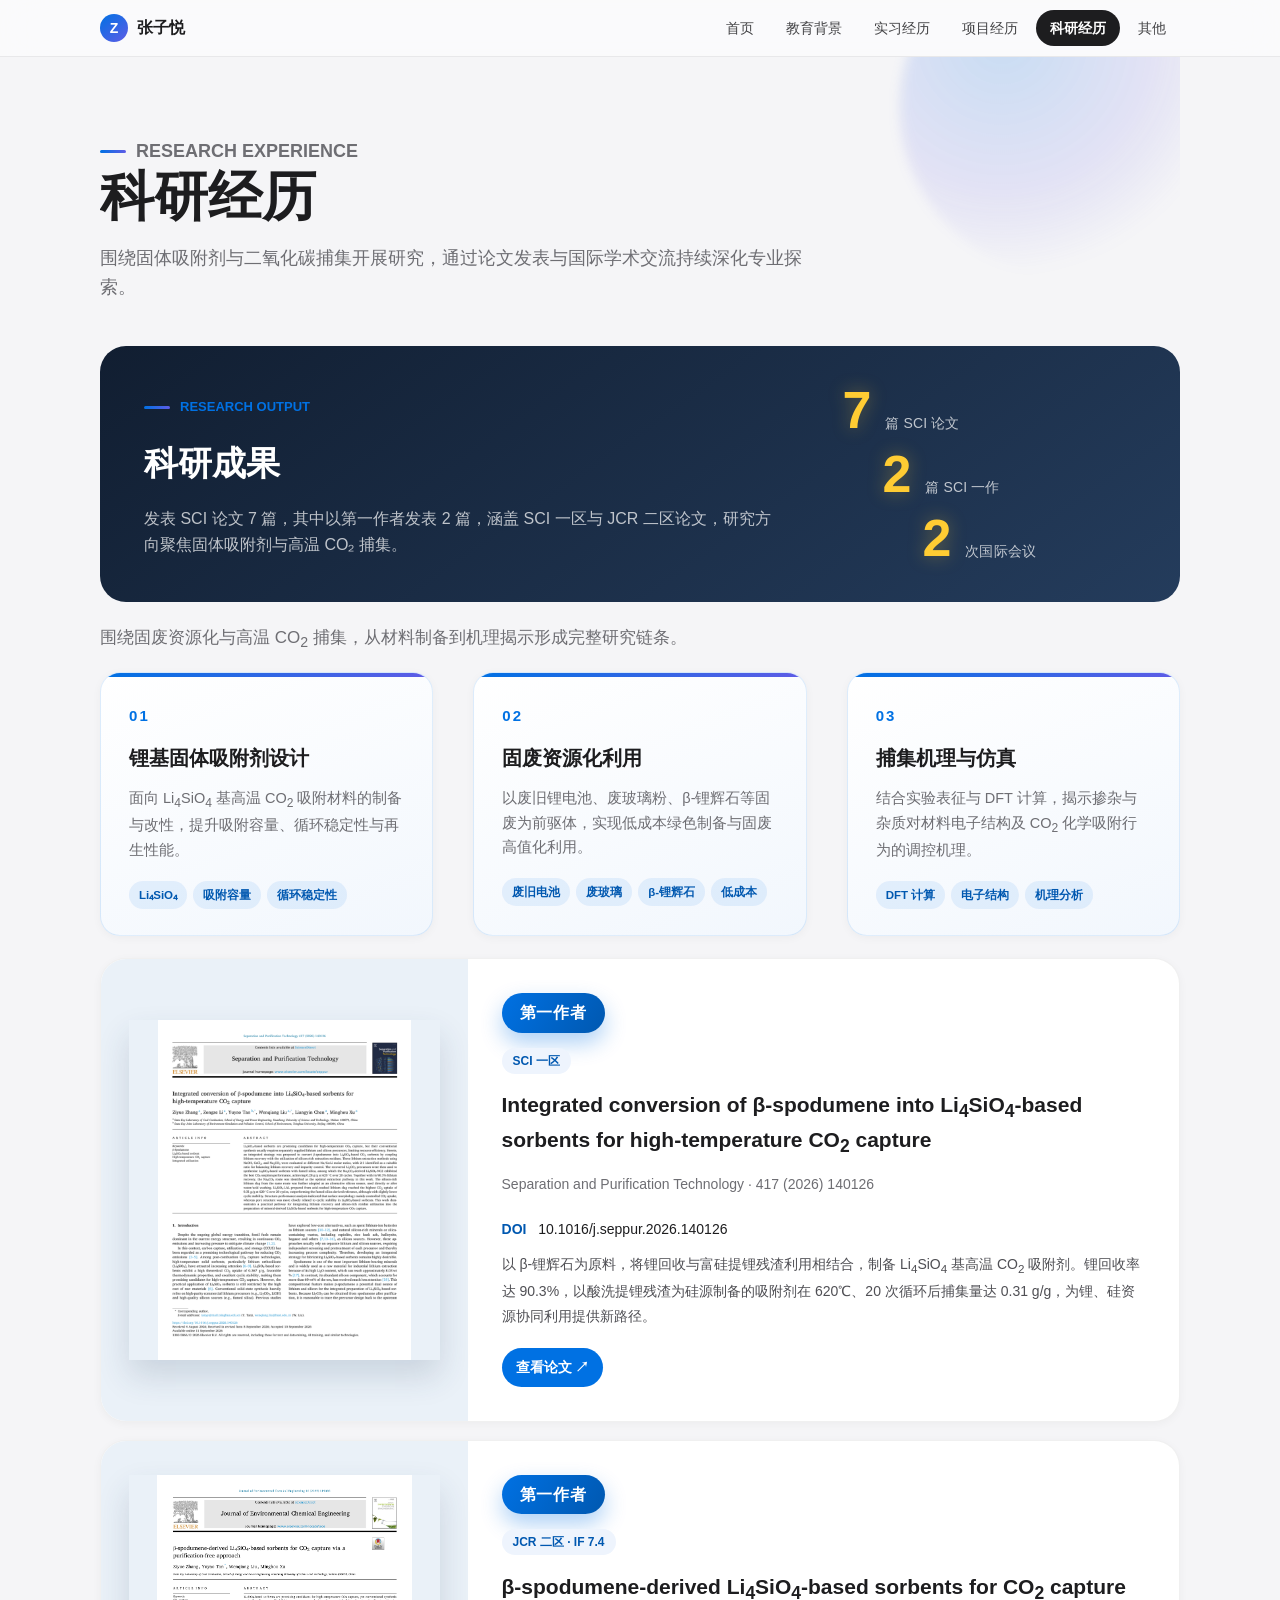
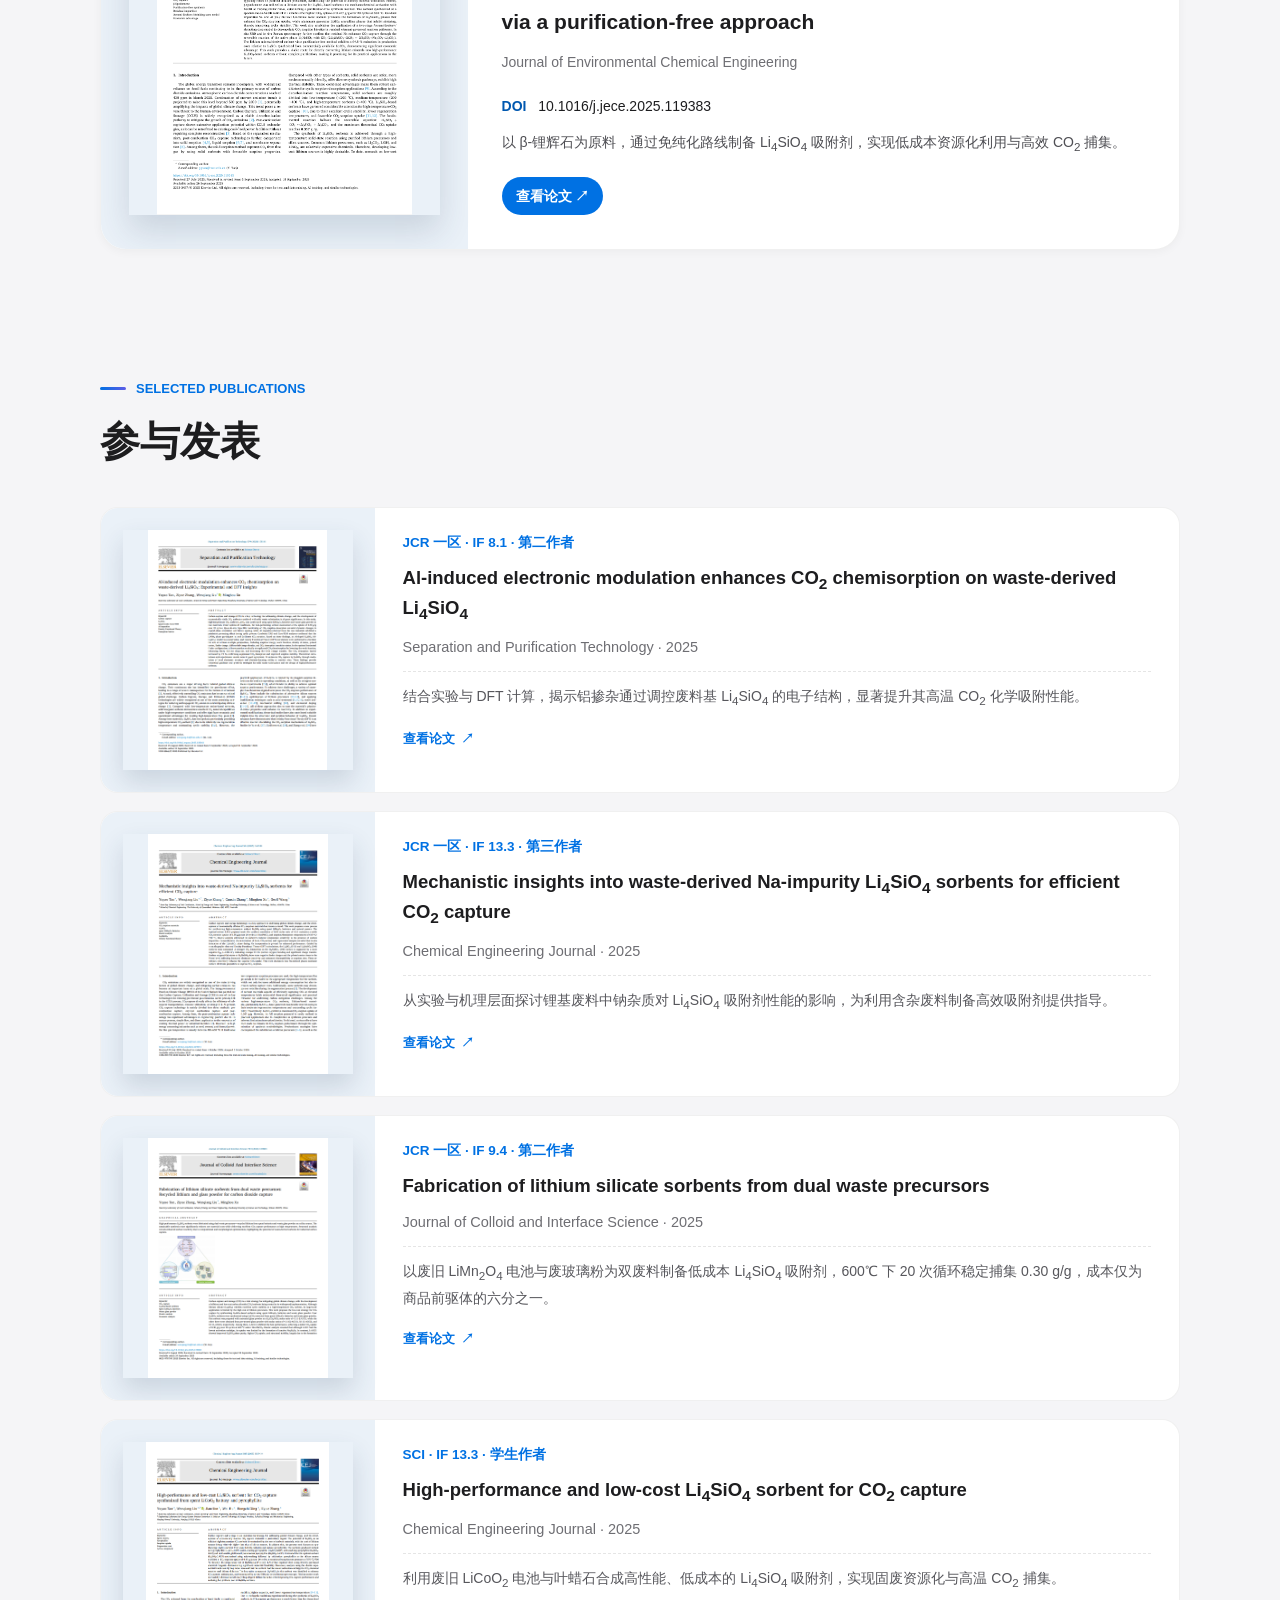
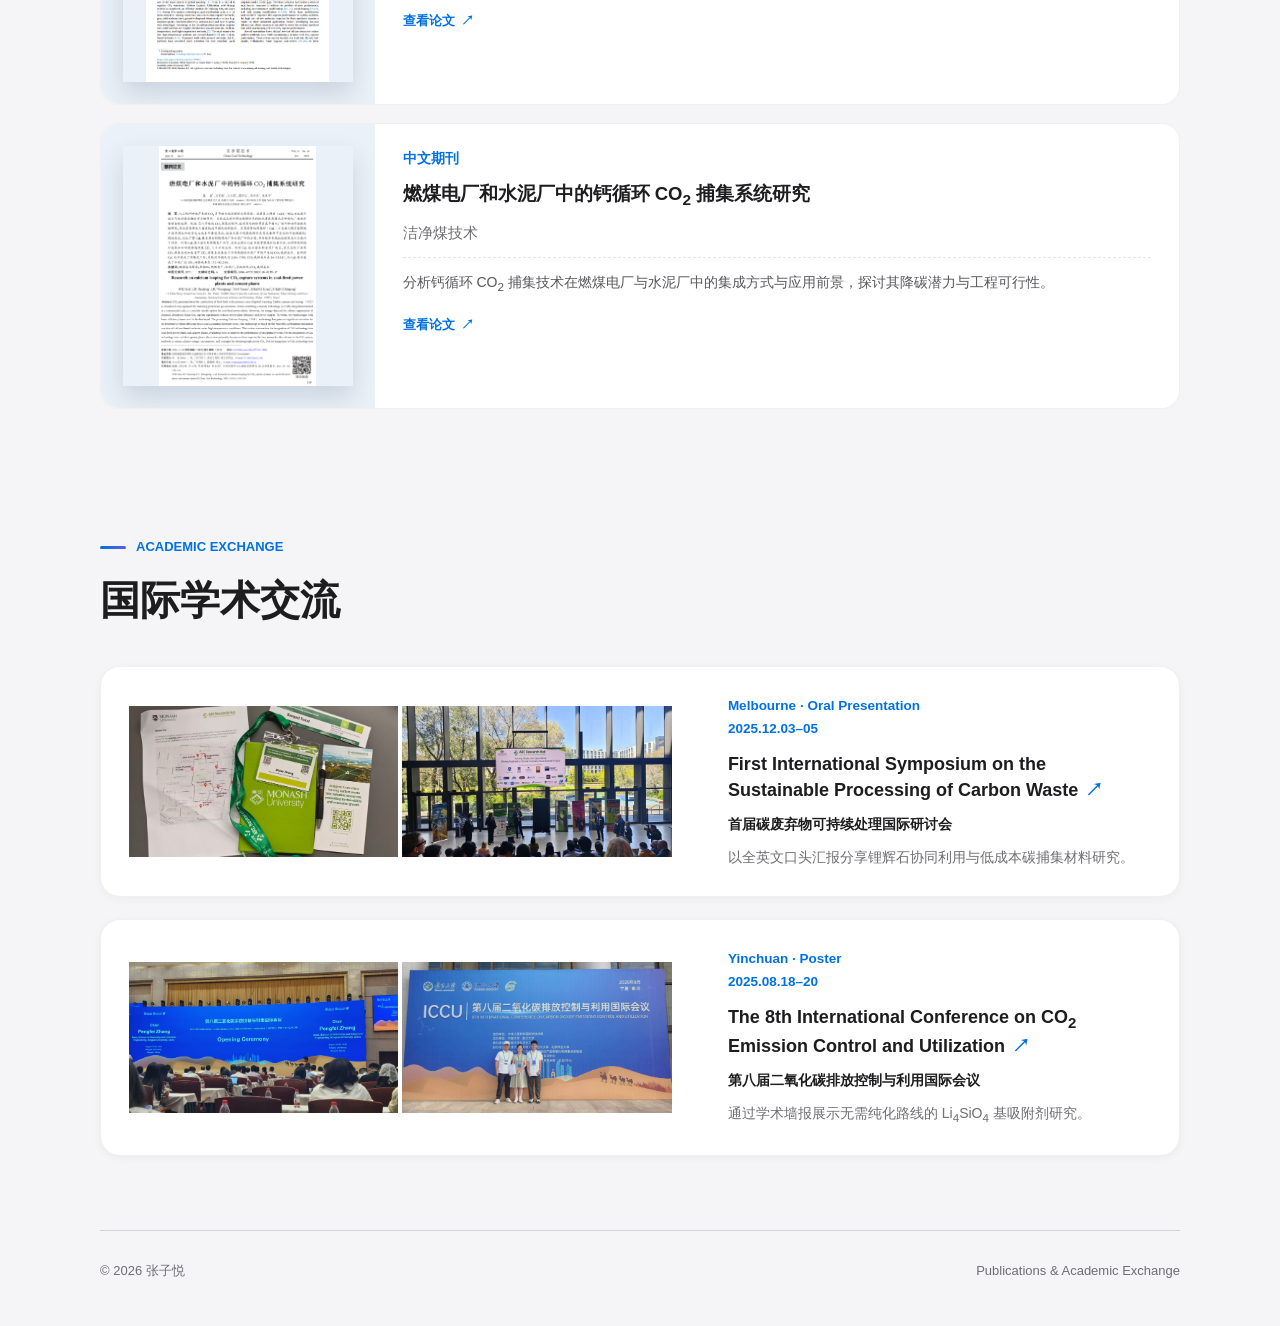
==== commit ab9a0c18: "Add first-author SCI Q1 paper and update research statistics Co-authored-by: Copilot <223556219+Copi" ====
--- a/awards.html
+++ b/awards.html
@@ -3,7 +3,7 @@
 <head>
   <meta charset="UTF-8" />
   <meta name="viewport" content="width=device-width, initial-scale=1.0, viewport-fit=cover" />
-  <meta name="description" content="张子悦的科研论文与国际学术交流经历。" />
+  <meta name="description" content="张子悦的科研论文与国际学术交流经历，发表 SCI 论文 7 篇，其中第一作者 2 篇，涵盖 SCI 一区与 JCR 二区论文。" />
   <title>张子悦 | 科研经历</title>
   <link rel="stylesheet" href="styles.css" />
 </head>
@@ -37,11 +37,11 @@
         <div class="research-intro-copy">
           <p class="eyebrow">Research Output</p>
           <h2>科研成果</h2>
-          <p>以第一作者发表 JCR 二区 SCI 论文，并以学生作者参与多篇高水平论文工作。</p>
+          <p>发表 SCI 论文 7 篇，其中以第一作者发表 2 篇，涵盖 SCI 一区与 JCR 二区论文，研究方向聚焦固体吸附剂与高温 CO₂ 捕集。</p>
         </div>
         <div class="research-numbers">
-          <div><strong>6</strong><span>篇 SCI 论文</span></div>
-          <div><strong>1</strong><span>篇 SCI 一作</span></div>
+          <div><strong>7</strong><span>篇 SCI 论文</span></div>
+          <div><strong>2</strong><span>篇 SCI 一作</span></div>
           <div><strong>2</strong><span>次国际会议</span></div>
         </div>
       </div>
@@ -69,6 +69,21 @@
           </article>
         </div>
       </div>
+
+      <article class="paper-feature">
+        <a href="assets/supplement/paper-first-author-seppur-2026.png" target="_blank" rel="noopener">
+          <img loading="lazy" decoding="async" src="assets/supplement/paper-first-author-seppur-2026.png" alt="Integrated conversion of β-spodumene 第一作者 SCI 一区论文首页" />
+        </a>
+        <div>
+          <p class="first-author-badge-line"><span class="first-author-badge">第一作者</span></p>
+          <span class="level-tag">SCI 一区</span>
+          <h3>Integrated conversion of β-spodumene into Li<sub>4</sub>SiO<sub>4</sub>-based sorbents for high-temperature CO<sub>2</sub> capture</h3>
+          <p>Separation and Purification Technology · 417 (2026) 140126</p>
+          <p class="paper-doi"><strong>DOI</strong> 10.1016/j.seppur.2026.140126</p>
+          <p class="paper-summary">以 β-锂辉石为原料，将锂回收与富硅提锂残渣利用相结合，制备 Li<sub>4</sub>SiO<sub>4</sub> 基高温 CO<sub>2</sub> 吸附剂。锂回收率达 90.3%，以酸洗提锂残渣为硅源制备的吸附剂在 620℃、20 次循环后捕集量达 0.31 g/g，为锂、硅资源协同利用提供新路径。</p>
+          <a class="doi-link" href="https://doi.org/10.1016/j.seppur.2026.140126" target="_blank" rel="noopener">查看论文 ↗</a>
+        </div>
+      </article>
 
       <article class="paper-feature">
         <a href="assets/supplement/paper-first-author.png" target="_blank" rel="noopener">
--- a/styles.css
+++ b/styles.css
@@ -950,8 +950,8 @@
 
 .project-grid {
   display: grid;
-  grid-template-columns: repeat(2, minmax(0, 1fr));
-  gap: 22px;
+  grid-template-columns: minmax(0, 1fr);
+  gap: 24px;
   padding-bottom: 70px;
 }
 
@@ -966,6 +966,7 @@
 
 .project-head {
   display: flex;
+  flex-wrap: wrap;
   justify-content: space-between;
   align-items: center;
   gap: 14px;
@@ -1002,6 +1003,43 @@
   margin: 16px 0 0;
   padding-left: 19px;
   font-size: 15px;
+}
+
+.project-section {
+  display: grid;
+  grid-template-columns: 104px minmax(0, 1fr);
+  gap: 16px;
+  padding-top: 20px;
+  margin-top: 20px;
+  border-top: 1px solid var(--line);
+}
+
+.project-section h3 {
+  margin: 0;
+  color: var(--accent-deep);
+  font-size: 15px;
+  font-weight: 600;
+}
+
+.project-section p {
+  margin: 0;
+  color: var(--muted);
+  font-size: 15px;
+}
+
+.project-section ul {
+  margin: 0;
+}
+
+.project-section .result-bar {
+  padding-top: 14px;
+}
+
+@media (max-width: 720px) {
+  .project-section {
+    grid-template-columns: minmax(0, 1fr);
+    gap: 10px;
+  }
 }
 
 .result-bar {
@@ -1322,10 +1360,17 @@
   gap: 18px;
 }
 
+.skill-grid-2 {
+  grid-template-columns: repeat(2, minmax(0, 1fr));
+}
+
 .skill-card {
   position: relative;
+  display: flex;
+  flex-direction: column;
+  justify-content: center;
   min-height: 310px;
-  padding: 30px;
+  padding: 34px 30px;
   overflow: hidden;
   border-radius: var(--radius);
   background: var(--card);
@@ -1344,7 +1389,7 @@
 }
 
 .skill-label {
-  margin: 0 0 48px;
+  margin: 0 0 14px;
   color: var(--accent);
   font-size: 11px !important;
   font-weight: 700;
@@ -1360,6 +1405,7 @@
 
 .skill-grid p {
   margin: 0;
+  padding-right: 60px;
   color: var(--muted);
   font-size: 15px;
 }
@@ -1497,10 +1543,10 @@
 
 .research-intro {
   display: grid;
-  grid-template-columns: minmax(0, 1fr) minmax(320px, 0.52fr);
+  grid-template-columns: minmax(0, 1fr) minmax(300px, 0.5fr);
   align-items: center;
-  gap: 56px;
-  padding: 38px;
+  gap: 48px;
+  padding: 38px 44px;
   border-radius: var(--radius-lg);
   color: #fff;
   background: linear-gradient(145deg, #111e31, #243c5c);
@@ -1520,23 +1566,31 @@
 .research-numbers {
   display: grid;
   grid-template-columns: 1fr;
-  gap: 14px;
+  gap: 12px;
   margin: 0;
 }
 
 .research-numbers div {
   display: flex;
   align-items: baseline;
-  gap: 16px;
+  gap: 14px;
   padding-top: 0;
+}
+
+.research-numbers div:nth-child(2) {
+  margin-left: 40px;
+}
+
+.research-numbers div:nth-child(3) {
+  margin-left: 80px;
 }
 
 .research-numbers strong {
   color: #ffcc33;
-  font-size: 60px;
+  font-size: 52px;
   font-weight: 800;
   line-height: 1;
-  min-width: 66px;
+  min-width: 50px;
   text-align: right;
   text-shadow: 0 0 18px rgba(255, 204, 51, 0.35);
 }
@@ -1644,7 +1698,7 @@
 .focus-grid {
   display: grid;
   grid-template-columns: repeat(3, minmax(0, 1fr));
-  gap: 18px;
+  gap: 40px;
 }
 
 .focus-card {
@@ -1698,16 +1752,17 @@
 .focus-tags {
   display: flex;
   flex-wrap: wrap;
-  gap: 8px;
+  gap: 6px;
 }
 
 .focus-tags span {
-  padding: 5px 12px;
+  padding: 5px 10px;
   border-radius: 980px;
   background: rgba(0, 113, 227, 0.09);
   color: var(--accent-deep);
-  font-size: 12.5px;
+  font-size: 11.5px;
   font-weight: 600;
+  white-space: nowrap;
 }
 
 .publication-section,
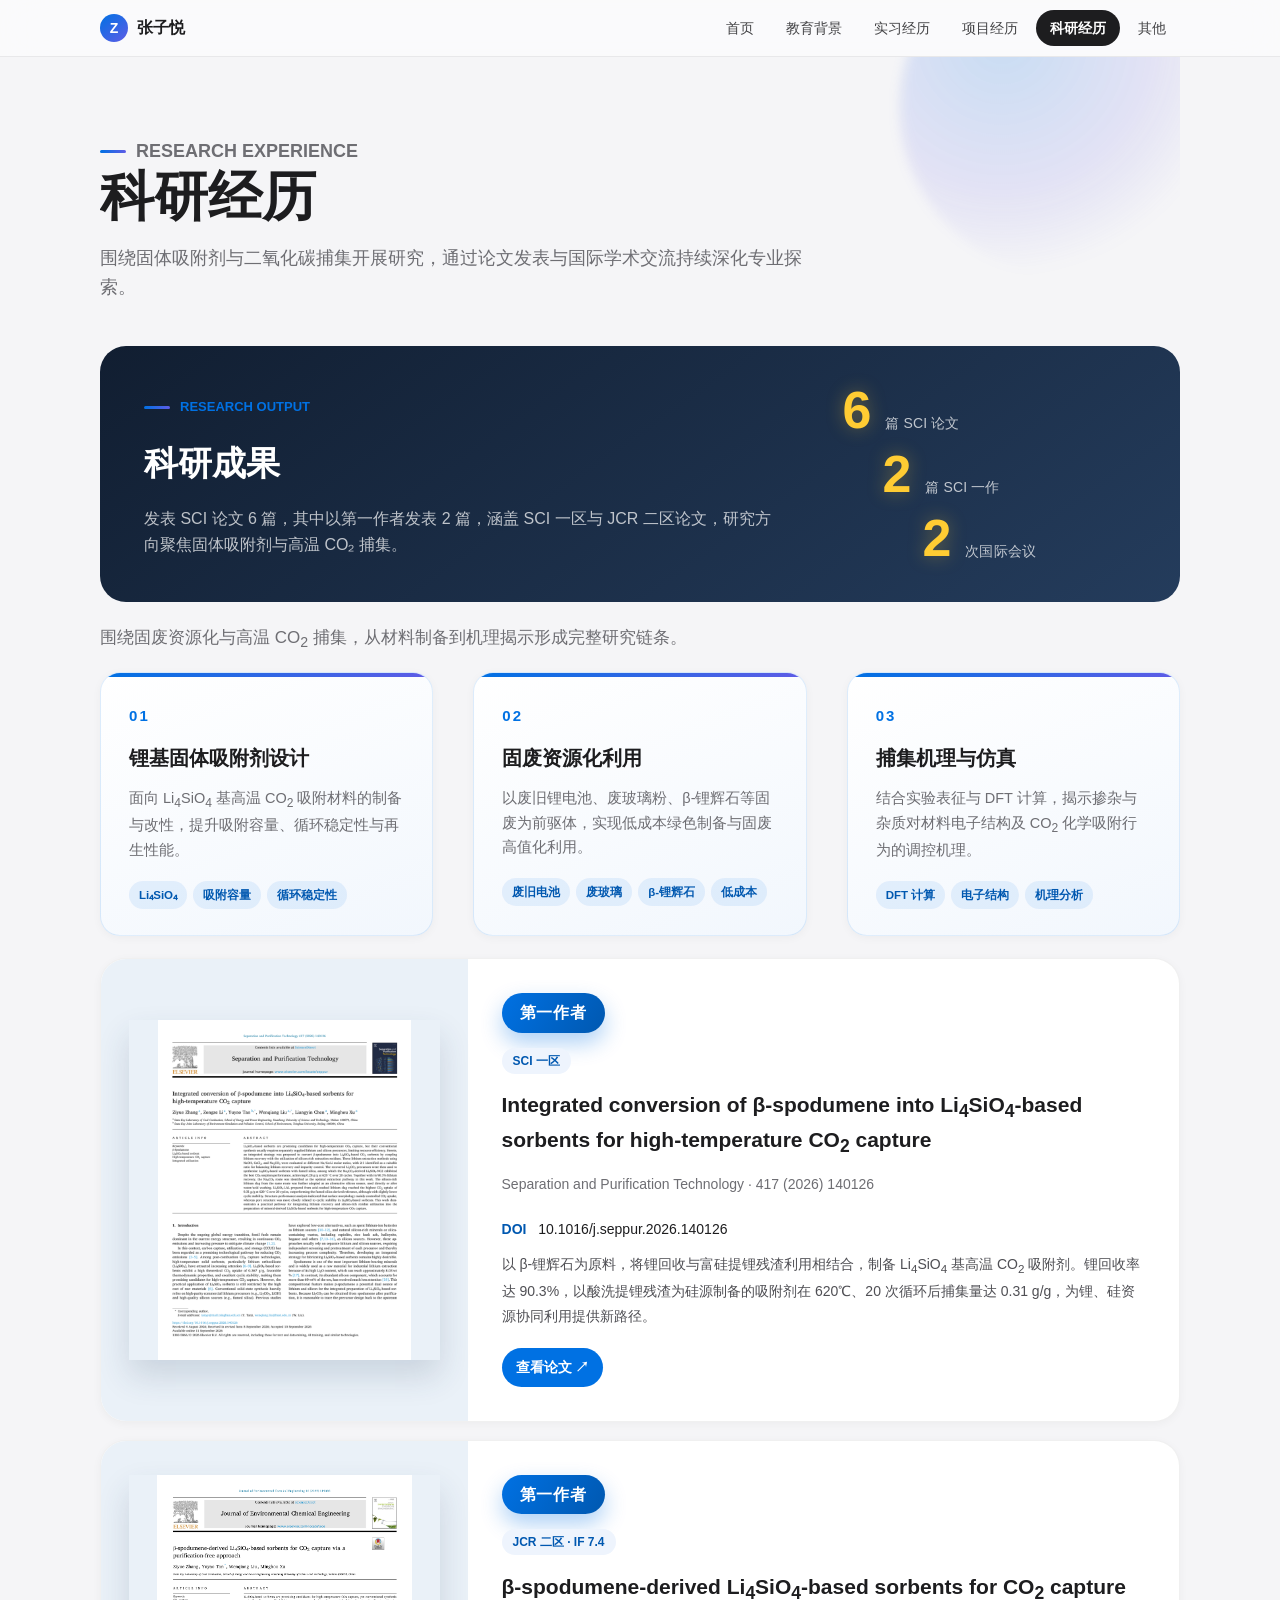
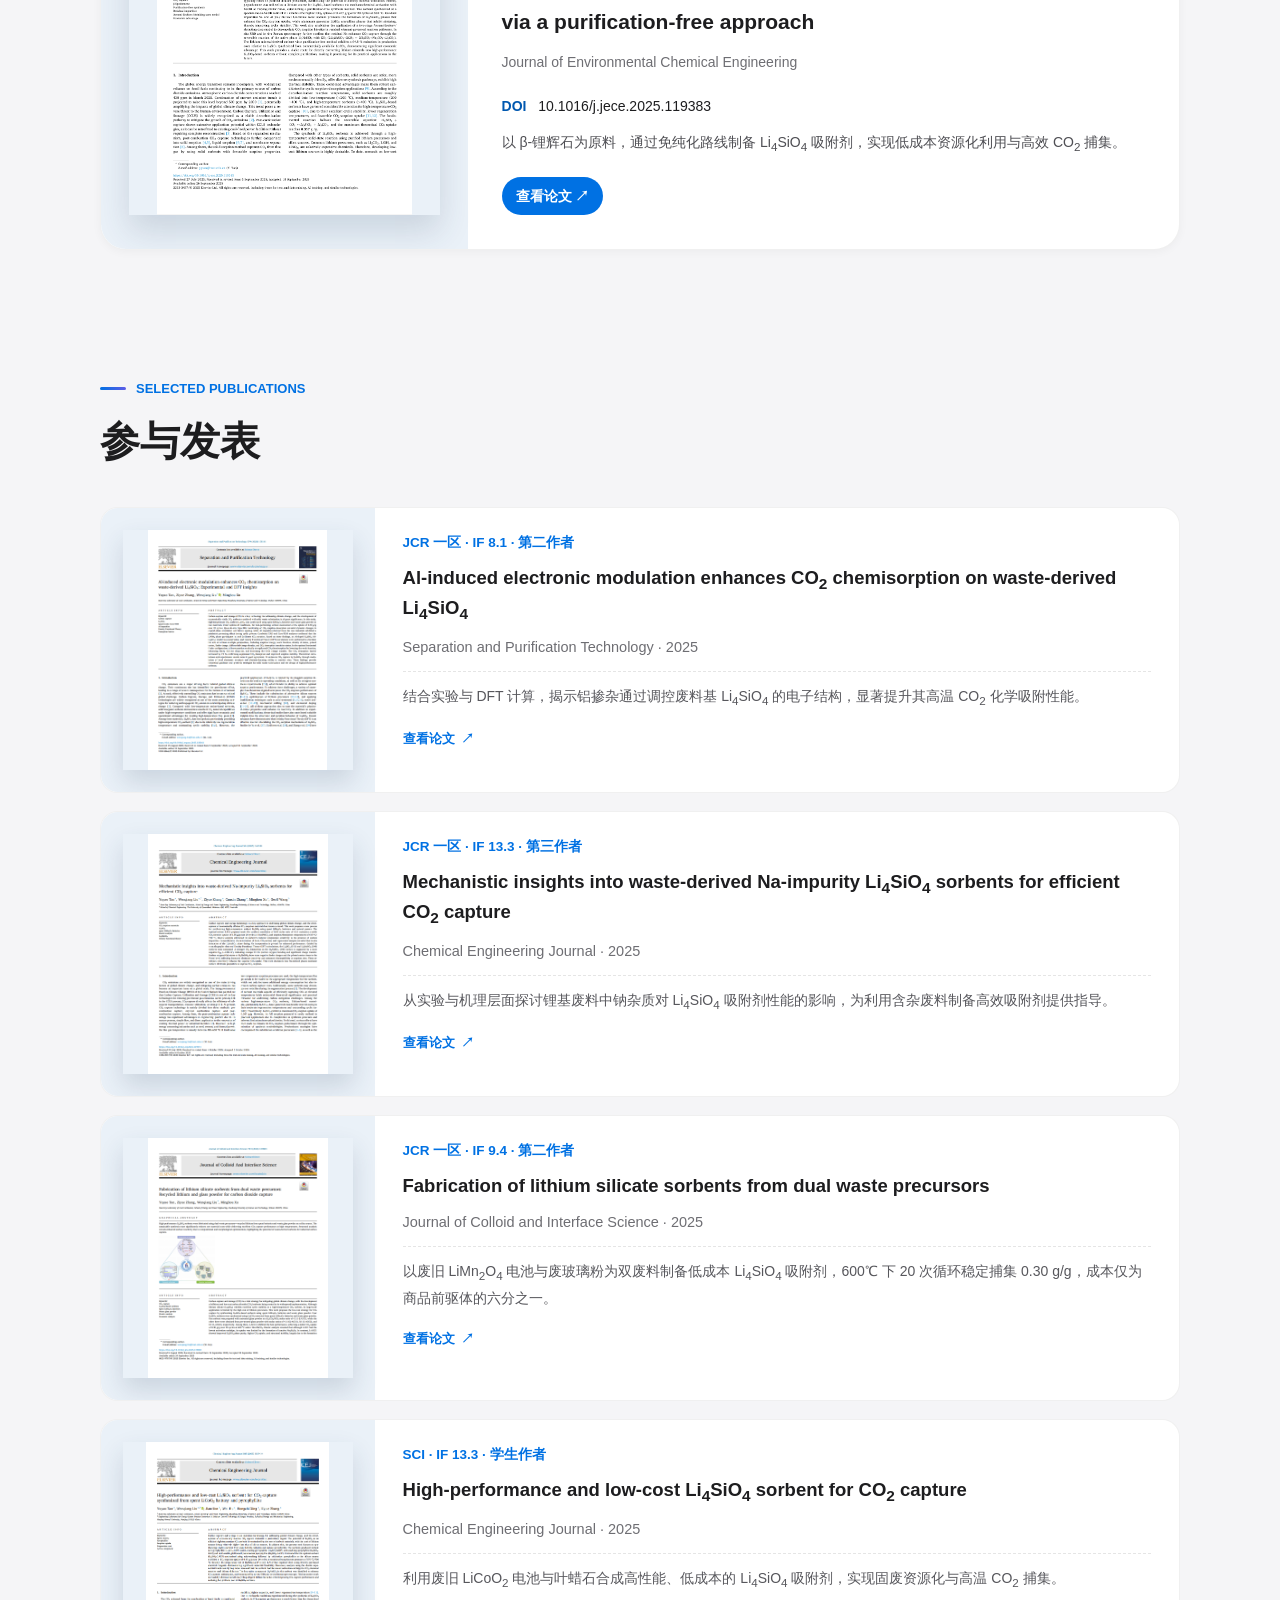
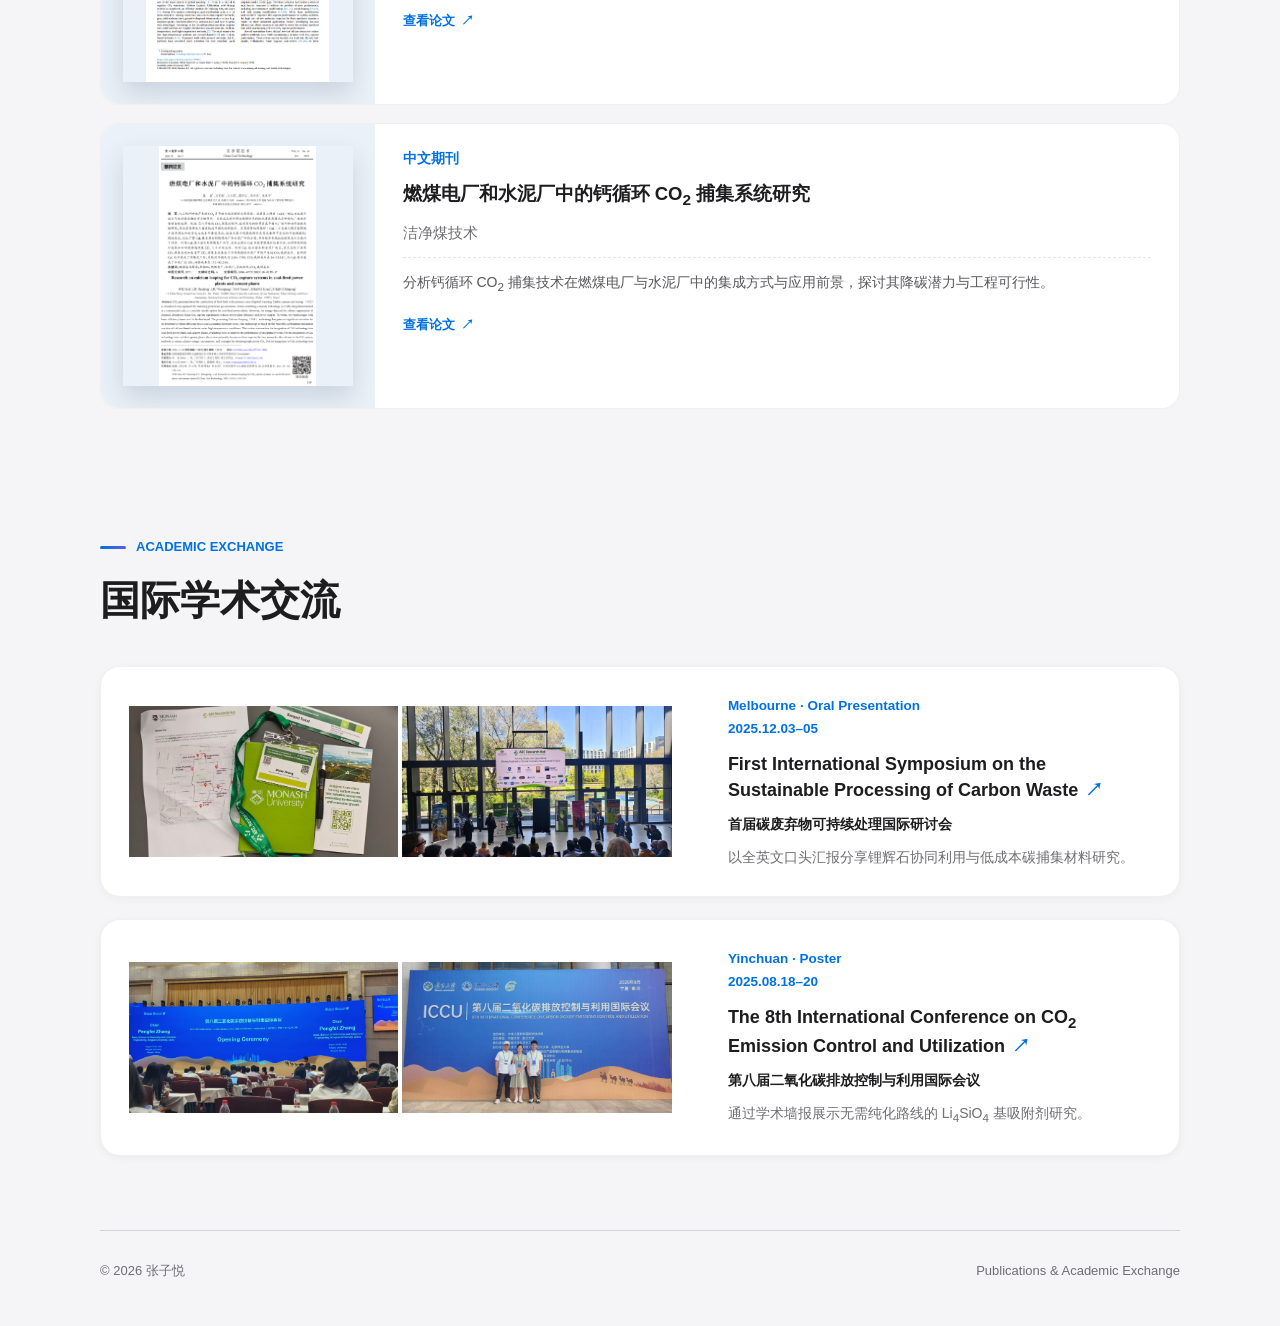
==== commit 89dcccba: "Correct SCI publication total to six Co-authored-by: Copilot <223556219+Copilot@users.noreply.github" ====
--- a/awards.html
+++ b/awards.html
@@ -3,7 +3,7 @@
 <head>
   <meta charset="UTF-8" />
   <meta name="viewport" content="width=device-width, initial-scale=1.0, viewport-fit=cover" />
-  <meta name="description" content="张子悦的科研论文与国际学术交流经历，发表 SCI 论文 7 篇，其中第一作者 2 篇，涵盖 SCI 一区与 JCR 二区论文。" />
+  <meta name="description" content="张子悦的科研论文与国际学术交流经历，发表 SCI 论文 6 篇，其中第一作者 2 篇，涵盖 SCI 一区与 JCR 二区论文。" />
   <title>张子悦 | 科研经历</title>
   <link rel="stylesheet" href="styles.css" />
 </head>
@@ -37,10 +37,10 @@
         <div class="research-intro-copy">
           <p class="eyebrow">Research Output</p>
           <h2>科研成果</h2>
-          <p>发表 SCI 论文 7 篇，其中以第一作者发表 2 篇，涵盖 SCI 一区与 JCR 二区论文，研究方向聚焦固体吸附剂与高温 CO₂ 捕集。</p>
+          <p>发表 SCI 论文 6 篇，其中以第一作者发表 2 篇，涵盖 SCI 一区与 JCR 二区论文，研究方向聚焦固体吸附剂与高温 CO₂ 捕集。</p>
         </div>
         <div class="research-numbers">
-          <div><strong>7</strong><span>篇 SCI 论文</span></div>
+          <div><strong>6</strong><span>篇 SCI 论文</span></div>
           <div><strong>2</strong><span>篇 SCI 一作</span></div>
           <div><strong>2</strong><span>次国际会议</span></div>
         </div>
